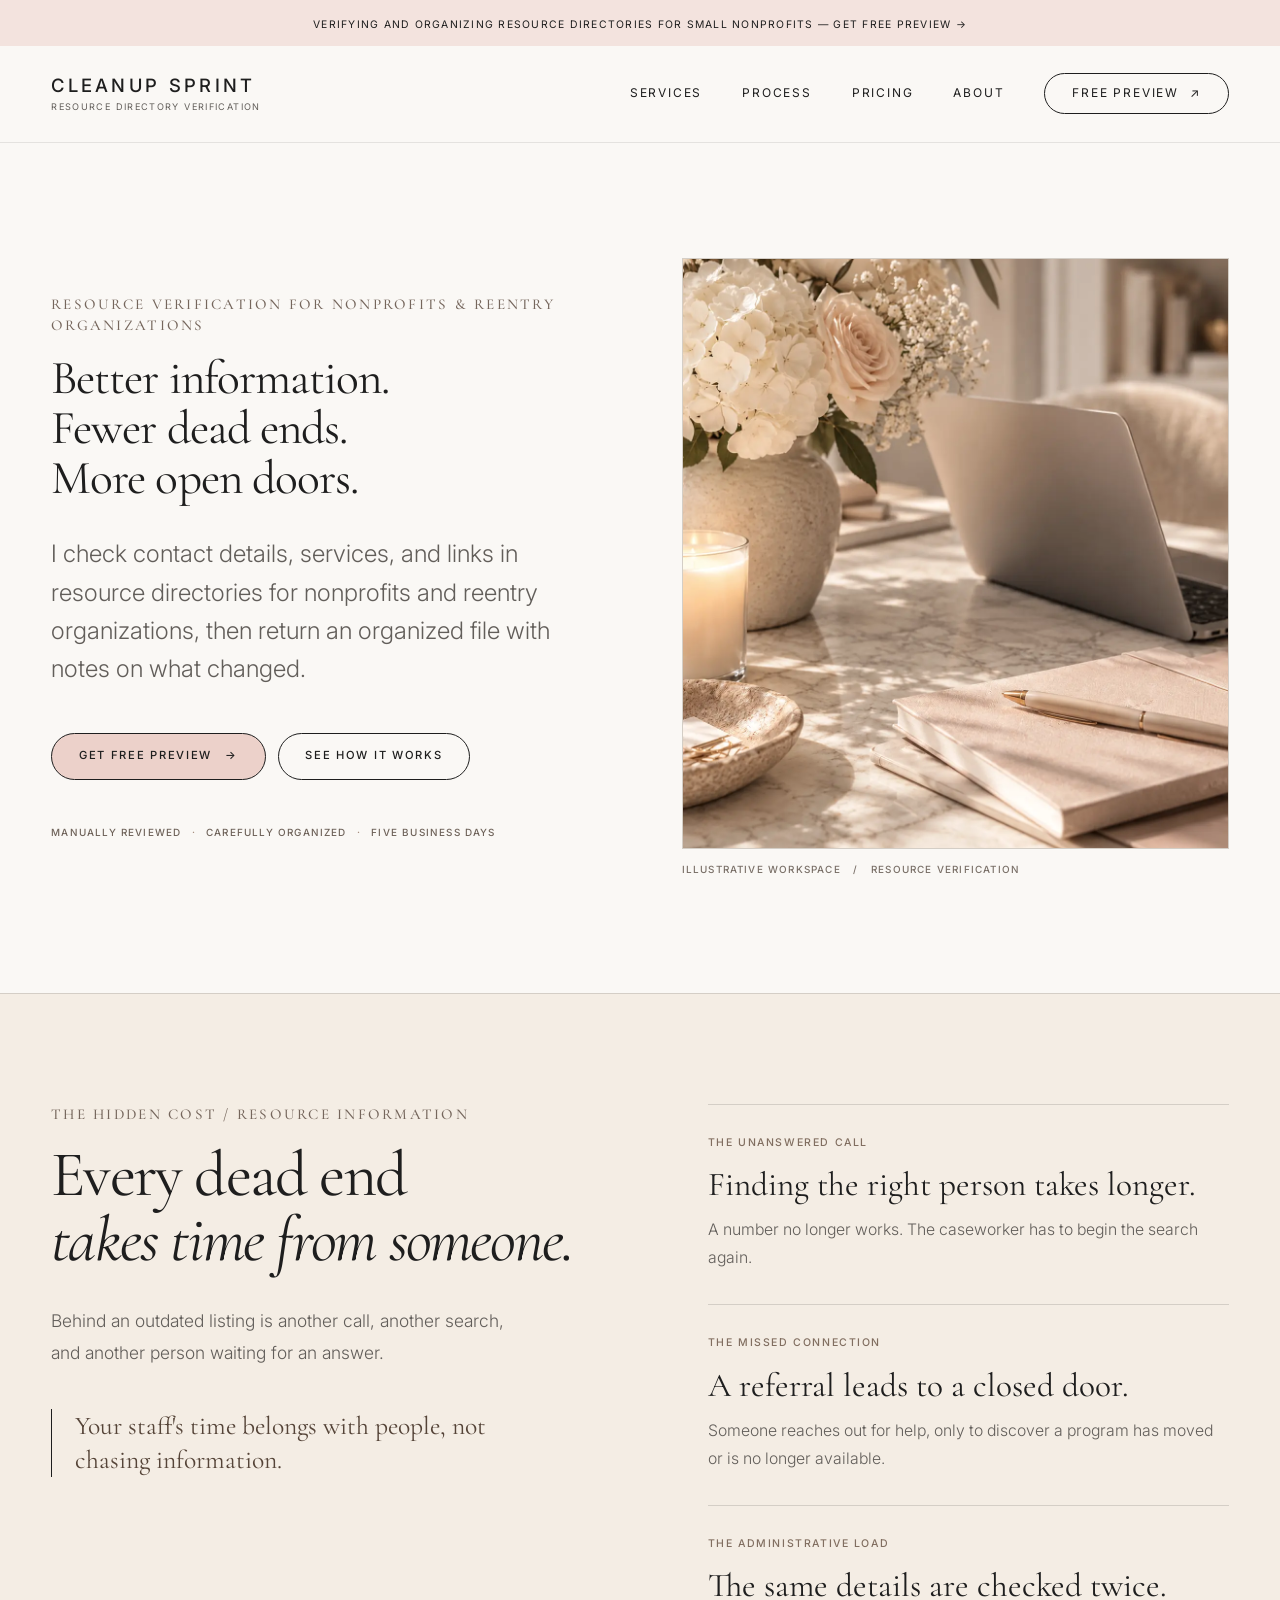
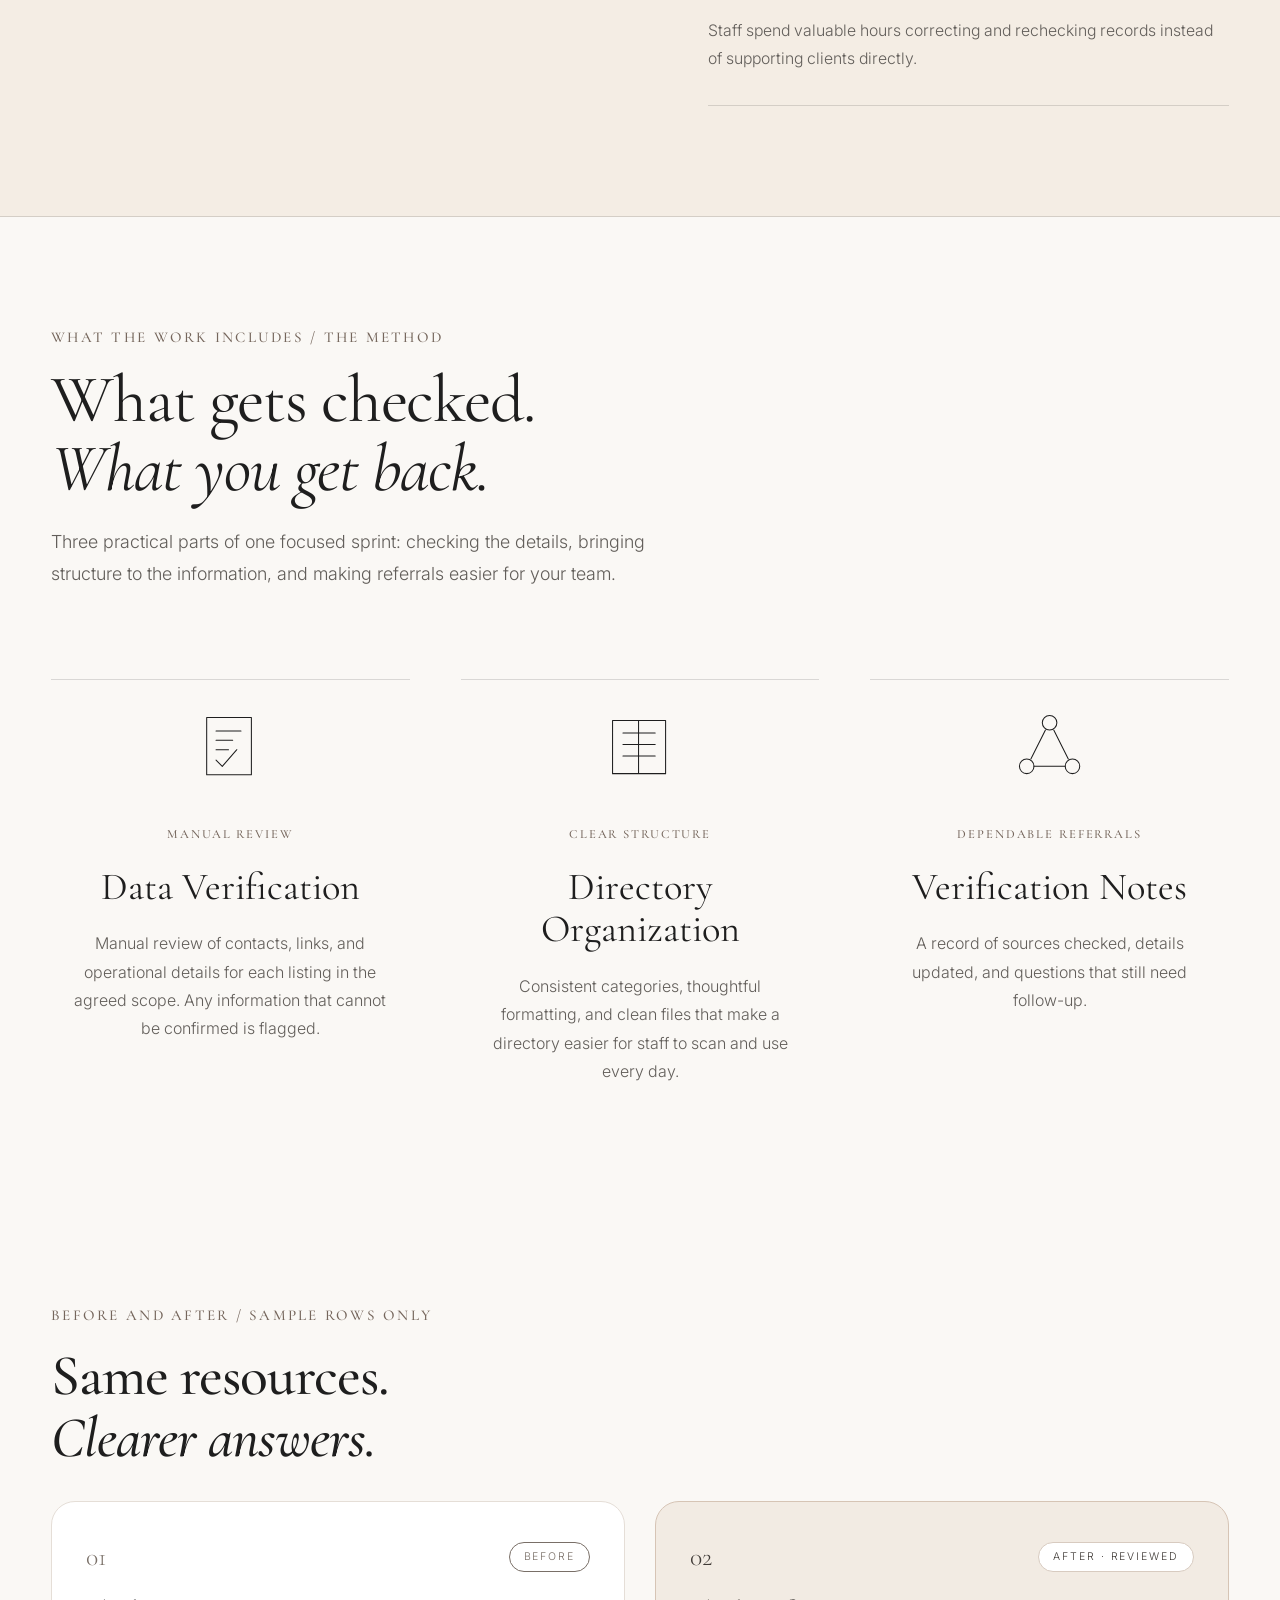
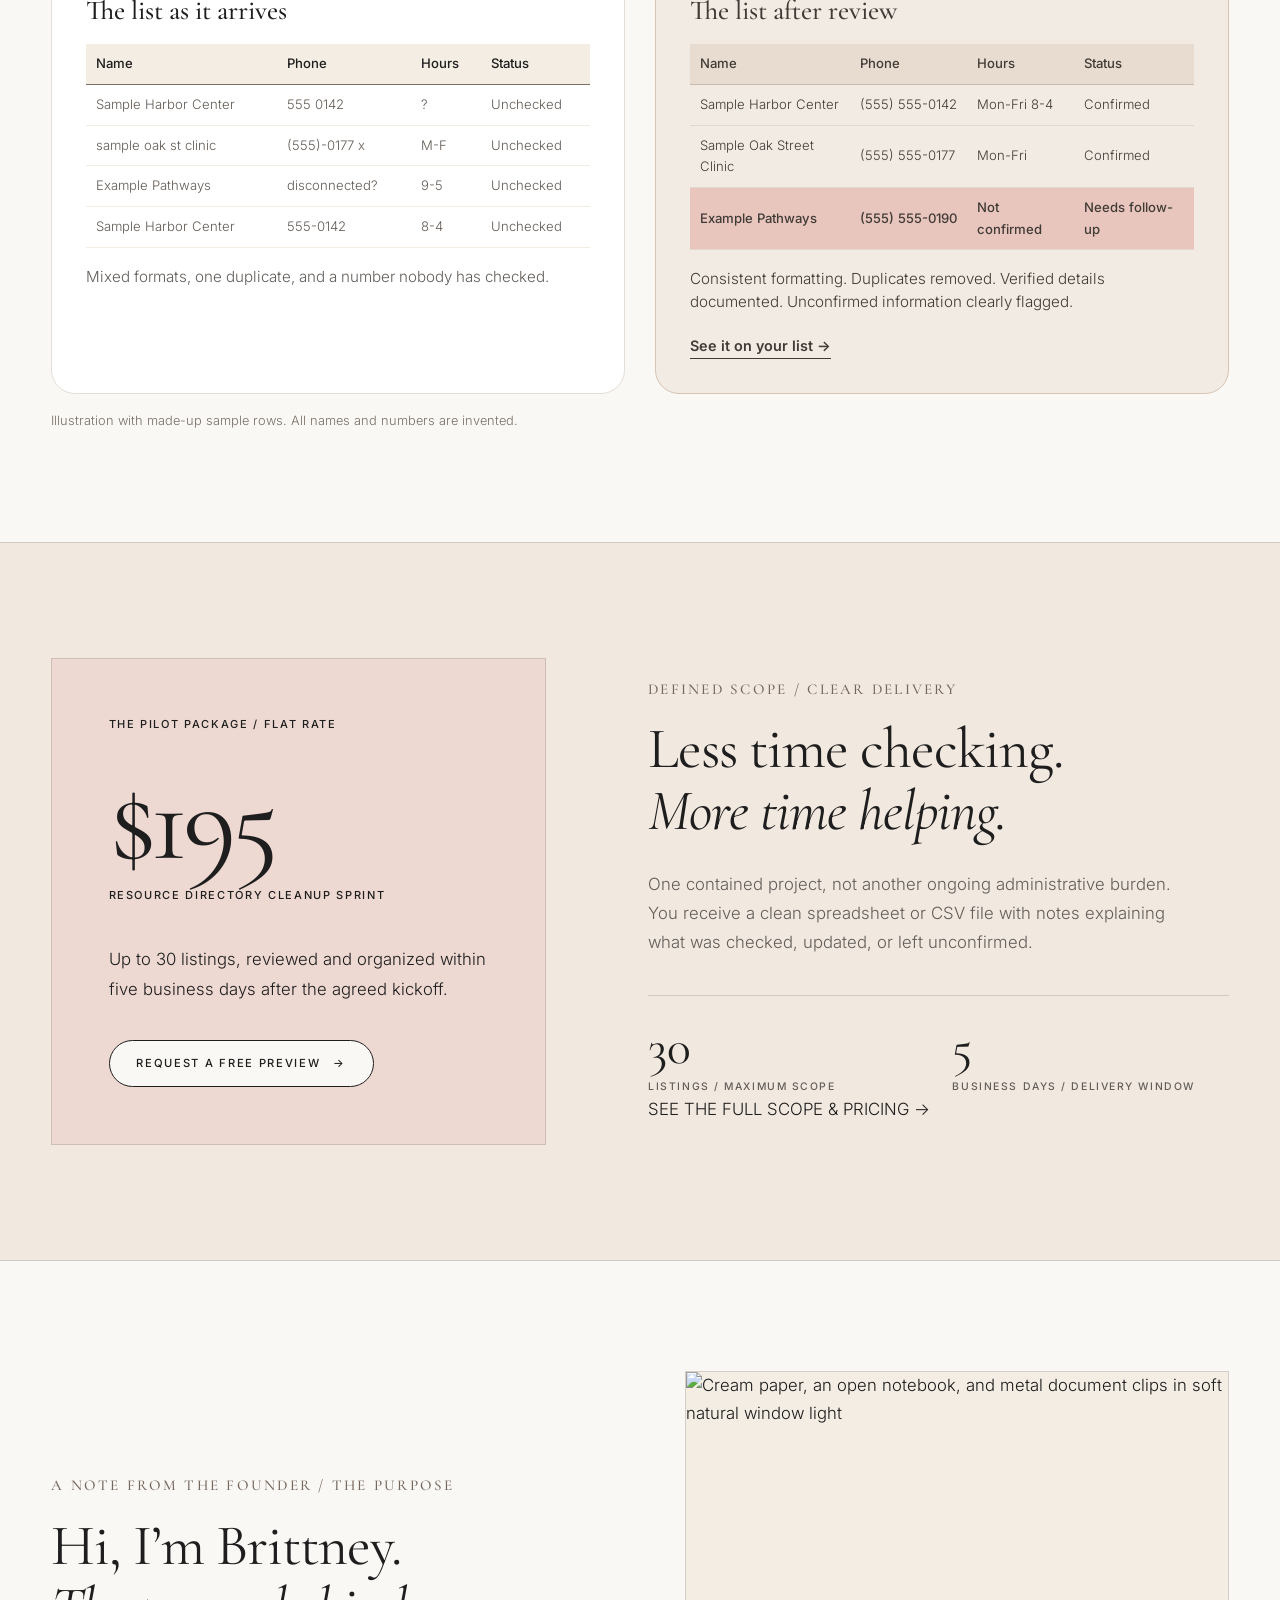
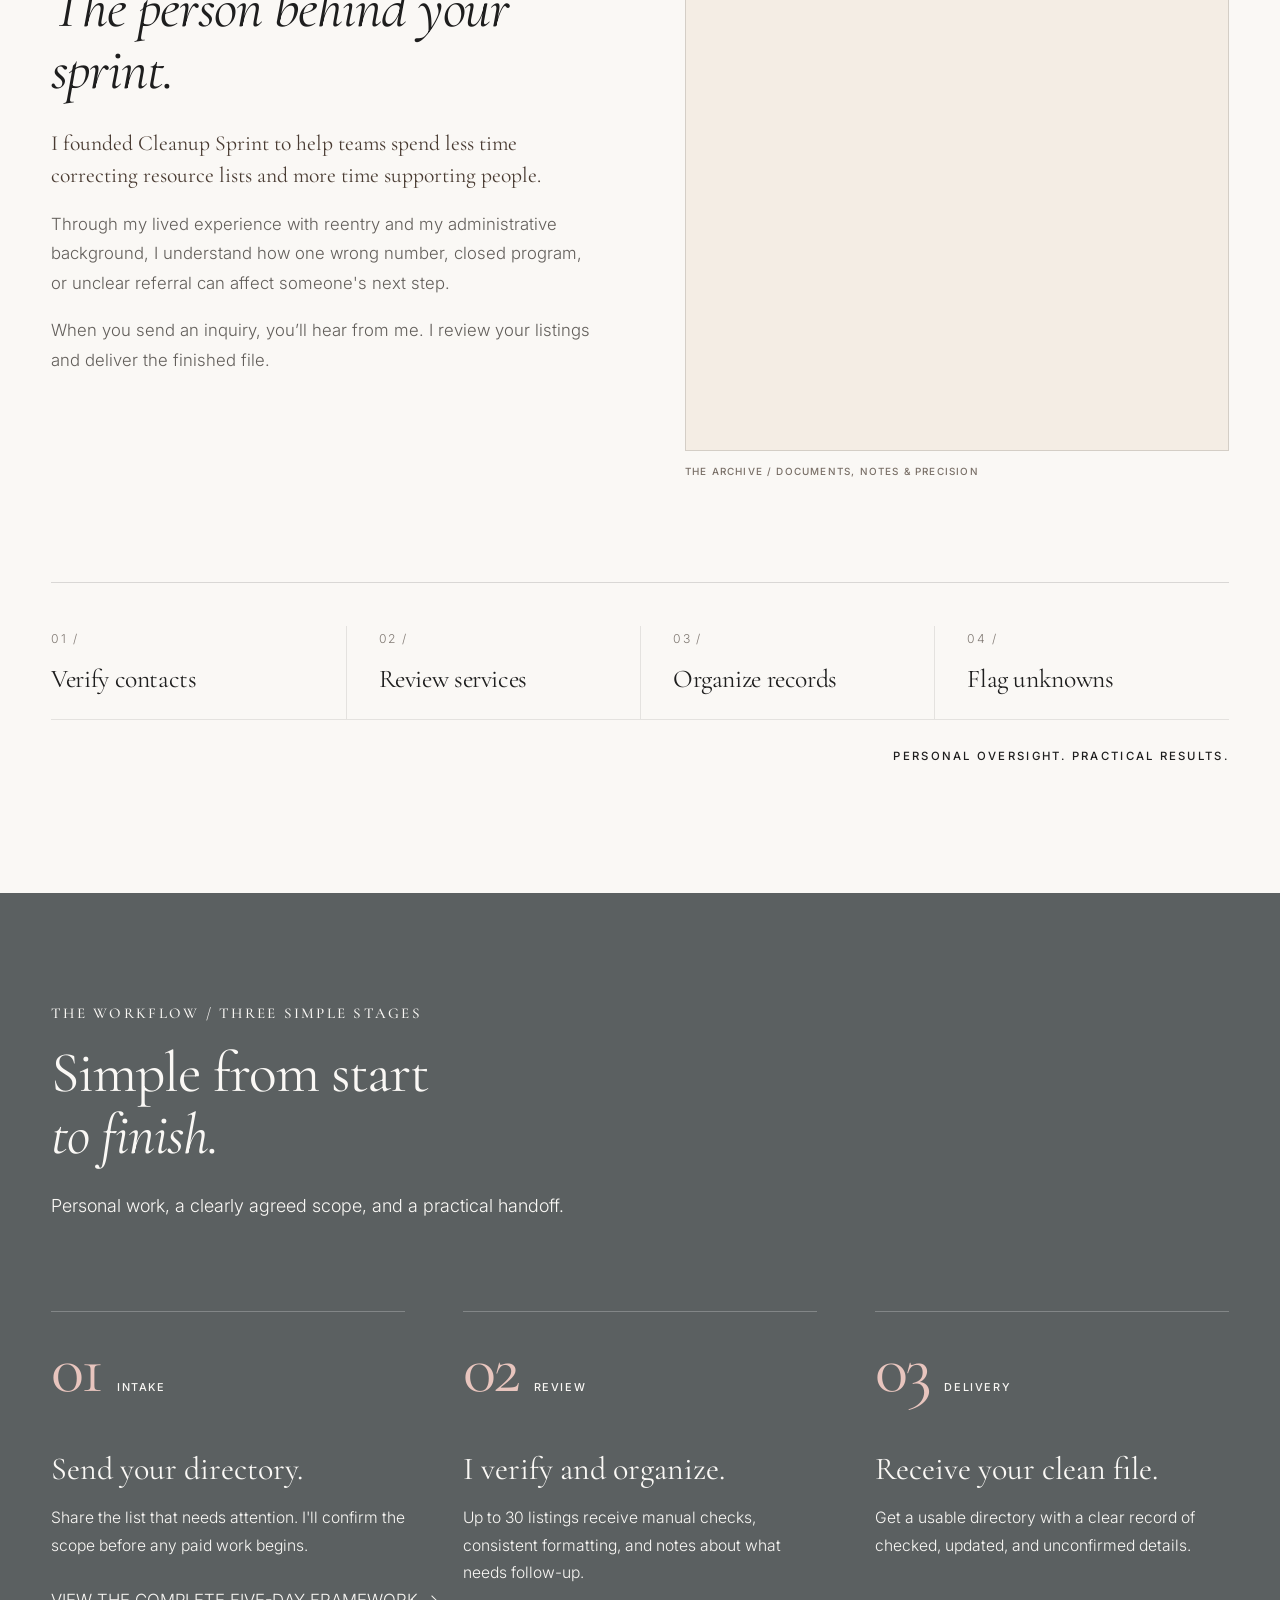
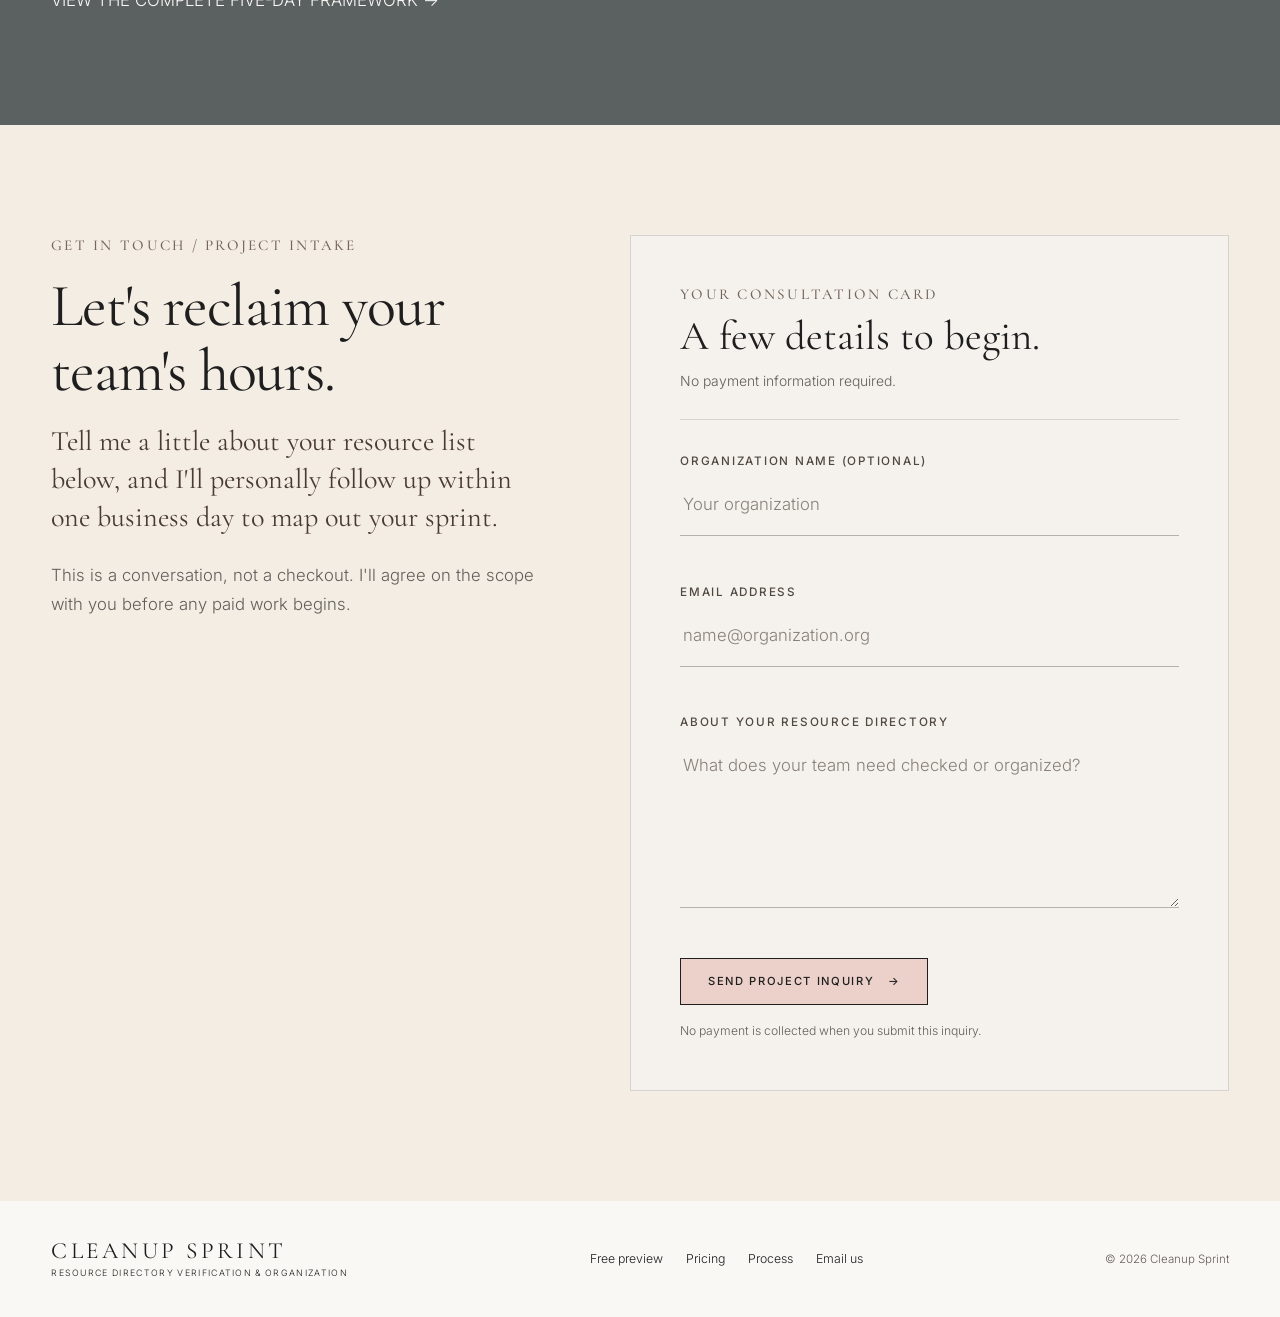
==== index.html @ 21ce130f "Unify Cleanup Sprint branding and simplify preview inquiries" ====
<!DOCTYPE html>
<html lang="en">
<head>
  <meta charset="UTF-8">
  <meta name="viewport" content="width=device-width, initial-scale=1">
  <meta name="theme-color" content="#FAF8F5">
  <meta name="description" content="Cleanup Sprint helps nonprofits and reentry organizations verify and organize resource directories. Up to 30 listings in five business days, $195 flat-rate pilot.">
  <title>Cleanup Sprint — Personally Reviewed Resource Directories</title>
  <link rel="preconnect" href="https://fonts.googleapis.com">
  <link rel="preconnect" href="https://fonts.gstatic.com" crossorigin>
  <link href="https://fonts.googleapis.com/css2?family=Cormorant+Garamond:wght@400;500;600&family=Inter:wght@300;400;500;600&display=swap" rel="stylesheet">
  <link rel="stylesheet" href="style.css?v=20261110-before-after">
</head>
<body>
<a class="skip-link" href="#main">Skip to content</a>

<div class="announcement-bar">
  <a class="announcement-link" href="preview.html">verifying and organizing resource directories for small nonprofits — get free preview <span aria-hidden="true">→</span></a>
</div>
<header class="site-header">
  <div class="wrap header-inner">
    <a class="brand" href="index.html" aria-label="Cleanup Sprint homepage">
      <span class="logo-text">CLEANUP SPRINT</span>
      <span class="tagline">RESOURCE DIRECTORY VERIFICATION</span>
    </a>
    <nav class="main-nav" aria-label="Main navigation">
      <div class="nav-links">
        <a href="#services">SERVICES</a>
        <a href="process.html">PROCESS</a>
        <a href="pricing.html">PRICING</a>
        <a href="#about">ABOUT</a>
      </div>
      <a class="nav-preview btn-nav-accent" href="preview.html">FREE PREVIEW <span aria-hidden="true">↗</span></a>
    </nav>
  </div>
</header>

<main id="main">
  <!-- Editorial hero: equal image and typography columns -->
  <section class="hero archive-hero" aria-labelledby="hero-title">
    <div class="wrap hero-grid">
      <div class="hero-copy">
        <span class="eyebrow">RESOURCE VERIFICATION FOR NONPROFITS &amp; REENTRY ORGANIZATIONS</span>
        <h1 id="hero-title">Better information.<br><span class="nowrap">Fewer dead ends.</span> <span class="nowrap">More open doors.</span></h1>
        <p class="hero-subtext">I check contact details, services, and links in resource directories for nonprofits and reentry organizations, then return an organized file with notes on what changed.</p>
        <div class="actions">
          <a class="btn btn-berry" href="preview.html">GET FREE PREVIEW <span aria-hidden="true">→</span></a>
          <a class="btn btn-outline" href="#how-it-works">SEE HOW IT WORKS</a>
        </div>
        <p class="fineprint">MANUALLY REVIEWED <span aria-hidden="true">·</span> CAREFULLY ORGANIZED <span aria-hidden="true">·</span> FIVE BUSINESS DAYS</p>
      </div>
      <figure class="editorial-image hero-photo">
        <div class="photo-frame">
          <img class="hero-img" src="images/anchor-resource-workspace.webp" alt="Elegant organized workspace with a silver laptop, blush linen journal, ivory pen, white hydrangeas and blush roses on a light marble desk" width="1200" height="1460" fetchpriority="high" decoding="async">
        </div>
        <figcaption><span>ILLUSTRATIVE WORKSPACE &nbsp; / &nbsp; RESOURCE VERIFICATION</span></figcaption>
      </figure>
    </div>
  </section>

  <!-- Open editorial observations: no numbered boxes -->
  <section class="archive-cost section-space" id="hidden-cost" aria-labelledby="cost-heading">
    <div class="wrap cost-editorial">
      <div class="cost-lead">
        <span class="eyebrow">THE HIDDEN COST / RESOURCE INFORMATION</span>
        <h2 id="cost-heading">Every dead end<br><em>takes time from someone.</em></h2>
        <p>Behind an outdated listing is another call, another search, and another person waiting for an answer.</p>
        <p class="cost-closer">Your staff's time belongs with people, not chasing information.</p>
      </div>
      <div class="cost-notes">
        <article class="cost-note">
          <span class="cost-note-label">THE UNANSWERED CALL</span>
          <h3>Finding the right person takes longer.</h3>
          <p>A number no longer works. The caseworker has to begin the search again.</p>
        </article>
        <article class="cost-note">
          <span class="cost-note-label">THE MISSED CONNECTION</span>
          <h3>A referral leads to a closed door.</h3>
          <p>Someone reaches out for help, only to discover a program has moved or is no longer available.</p>
        </article>
        <article class="cost-note">
          <span class="cost-note-label">THE ADMINISTRATIVE LOAD</span>
          <h3>The same details are checked twice.</h3>
          <p>Staff spend valuable hours correcting and rechecking records instead of supporting clients directly.</p>
        </article>
      </div>
    </div>
  </section>

  <!-- Three entirely unboxed 1px line-icon features -->
  <section id="services" class="services section-space wrap editorial-services" aria-labelledby="services-heading">
    <div class="section-heading">
      <span class="eyebrow">WHAT THE WORK INCLUDES / THE METHOD</span>
      <h2 id="services-heading">What gets checked.<br><em>What you get back.</em></h2>
      <p>Three practical parts of one focused sprint: checking the details, bringing structure to the information, and making referrals easier for your team.</p>
    </div>
    <div class="features-grid editorial-service-columns">
      <article class="feature editorial-service">
        <svg class="feature-icon" viewBox="0 0 80 80" fill="none" stroke="currentColor" stroke-width="1" stroke-linecap="round" stroke-linejoin="round" aria-hidden="true">
          <rect x="17" y="12" width="43" height="55"></rect>
          <path d="M26 25h24M26 34h16M26 43h12M26 53l6 6 14-16"></path>
        </svg>
        <span class="service-overline">MANUAL REVIEW</span>
        <h3>Data Verification</h3>
        <p>Manual review of contacts, links, and operational details for each listing in the agreed scope. Any information that cannot be confirmed is flagged.</p>
      </article>
      <article class="feature editorial-service">
        <svg class="feature-icon" viewBox="0 0 80 80" fill="none" stroke="currentColor" stroke-width="1" stroke-linecap="round" stroke-linejoin="round" aria-hidden="true">
          <path d="M14 15h51v51H14zM24 27h31M24 38h31M24 49h31M39 15v51"></path>
        </svg>
        <span class="service-overline">CLEAR STRUCTURE</span>
        <h3>Directory Organization</h3>
        <p>Consistent categories, thoughtful formatting, and clean files that make a directory easier for staff to scan and use every day.</p>
      </article>
      <article class="feature editorial-service">
        <svg class="feature-icon" viewBox="0 0 80 80" fill="none" stroke="currentColor" stroke-width="1" stroke-linecap="round" stroke-linejoin="round" aria-hidden="true">
          <circle cx="40" cy="17" r="7"></circle><circle cx="18" cy="59" r="7"></circle><circle cx="62" cy="59" r="7"></circle>
          <path d="M36 24L22 52M44 24l14 28M25 59h30"></path>
        </svg>
        <span class="service-overline">DEPENDABLE REFERRALS</span>
        <h3>Verification Notes</h3>
        <p>A record of sources checked, details updated, and questions that still need follow-up.</p>
      </article>
    </div>
  </section>

  <section class="beforeafter wrap section-space" aria-labelledby="ba-heading">
    <span class="eyebrow">BEFORE AND AFTER / SAMPLE ROWS ONLY</span>
    <h2 id="ba-heading">Same resources.<br><em>Clearer answers.</em></h2>
    <div class="ba-grid">
      <article class="ba-card">
        <div class="ba-card-top"><span class="ba-num">01</span><span class="ba-pill">BEFORE</span></div>
        <h3>The list as it arrives</h3>
        <div class="ba-scroll"><table class="ba-table ba-before">
          <thead><tr><th>Name</th><th>Phone</th><th>Hours</th><th>Status</th></tr></thead>
          <tbody>
            <tr><td>Sample Harbor Center</td><td>555 0142</td><td>?</td><td>Unchecked</td></tr>
            <tr><td>sample oak st clinic</td><td>(555)-0177 x</td><td>M-F</td><td>Unchecked</td></tr>
            <tr><td>Example Pathways</td><td>disconnected?</td><td>9-5</td><td>Unchecked</td></tr>
            <tr><td>Sample Harbor Center</td><td>555-0142</td><td>8-4</td><td>Unchecked</td></tr>
          </tbody></table></div>
        <p class="ba-result">Mixed formats, one duplicate, and a number nobody has checked.</p>
      </article>
      <article class="ba-card ba-card-after">
        <div class="ba-card-top"><span class="ba-num">02</span><span class="ba-pill">AFTER &middot; REVIEWED</span></div>
        <h3>The list after review</h3>
        <div class="ba-scroll"><table class="ba-table">
          <thead><tr><th>Name</th><th>Phone</th><th>Hours</th><th>Status</th></tr></thead>
          <tbody>
            <tr><td>Sample Harbor Center</td><td>(555) 555-0142</td><td>Mon-Fri 8-4</td><td>Confirmed</td></tr>
            <tr><td>Sample Oak Street Clinic</td><td>(555) 555-0177</td><td>Mon-Fri</td><td>Confirmed</td></tr>
            <tr class="ba-flag"><td>Example Pathways</td><td>(555) 555-0190</td><td>Not confirmed</td><td>Needs follow-up</td></tr>
          </tbody></table></div>
        <p class="ba-result">Consistent formatting. Duplicates removed. Verified details documented. Unconfirmed information clearly flagged.</p>
        <a class="ba-link" href="preview.html">See it on your list <span aria-hidden="true">&rarr;</span></a>
      </article>
    </div>
    <p class="ba-note">Illustration with made-up sample rows. All names and numbers are invented.</p>
  </section>

  <!-- Signature package: berry used only as a deliberate pricing/CTA accent -->
  <section class="package-section" id="pilot-sprint" aria-labelledby="package-heading">
    <div class="wrap package-grid">
      <article class="package-card">
        <span class="package-eyebrow">THE PILOT PACKAGE / FLAT RATE</span>
        <h2 id="package-heading" class="package-price">$195</h2>
        <p class="package-label">RESOURCE DIRECTORY CLEANUP SPRINT</p>
        <p class="package-detail">Up to 30 listings, reviewed and organized within five business days after the agreed kickoff.</p>
        <a class="btn btn-ivory" href="preview.html">REQUEST A FREE PREVIEW <span aria-hidden="true">→</span></a>
      </article>
      <div class="package-explainer">
        <span class="eyebrow">DEFINED SCOPE / CLEAR DELIVERY</span>
        <h2>Less time checking.<br><em>More time helping.</em></h2>
        <p>One contained project, not another ongoing administrative burden. You receive a clean spreadsheet or CSV file with notes explaining what was checked, updated, or left unconfirmed.</p>
        <div class="package-facts">
          <div><strong>30</strong><span>LISTINGS / MAXIMUM SCOPE</span></div>
          <div><strong>5</strong><span>BUSINESS DAYS / DELIVERY WINDOW</span></div>
        </div>
        <a href="pricing.html" class="text-link">SEE THE FULL SCOPE &amp; PRICING <span aria-hidden="true">→</span></a>
      </div>
    </div>
  </section>

  <!-- Founder: actual story on left, tools and paper only on right -->
  <section id="about" class="about wrap section-space archive-about" aria-labelledby="about-heading">
    <div class="about-copy">
      <span class="eyebrow">A NOTE FROM THE FOUNDER / THE PURPOSE</span>
      <h2 id="about-heading">Hi, I’m Brittney.<br><em>The person behind your sprint.</em></h2>
      <p class="founder-lead">I founded Cleanup Sprint to help teams spend less time correcting resource lists and more time supporting people.</p>
      <p>Through my lived experience with reentry and my administrative background, I understand how one wrong number, closed program, or unclear referral can affect someone's next step.</p>
      <p>When you send an inquiry, you’ll hear from me. I review your listings and deliver the finished file.</p>
    </div>
<figure class="editorial-image founder-photo">
      <div class="photo-frame">
        <img class="about-img" src="https://images.unsplash.com/photo-1621168854573-35a99ec10cf6?auto=format&amp;fit=crop&amp;w=1450&amp;q=85" alt="Cream paper, an open notebook, and metal document clips in soft natural window light" width="1100" height="1340" loading="lazy" decoding="async">
      </div>
      <figcaption><span>THE ARCHIVE / DOCUMENTS, NOTES &amp; PRECISION</span></figcaption>
    </figure>
    <div class="editorial-step-container" aria-label="Four parts of the manual verification process">
        <div class="editorial-grid">
          <div class="step-item"><span class="editorial-step-number">01 /</span><span class="editorial-step-label">Verify contacts</span></div>
          <div class="step-item"><span class="editorial-step-number">02 /</span><span class="editorial-step-label">Review services</span></div>
          <div class="step-item"><span class="editorial-step-number">03 /</span><span class="editorial-step-label">Organize records</span></div>
          <div class="step-item"><span class="editorial-step-number">04 /</span><span class="editorial-step-label">Flag unknowns</span></div>
        </div>
        <div class="meta-anchor"><span class="section-meta">PERSONAL OVERSIGHT. PRACTICAL RESULTS.</span></div>
      </div>
  </section>

  <!-- Slate full-bleed contrast band, arrow colors inherit from slate text -->
  <section id="how-it-works" class="process process-slate slate-grey-section section-space" aria-labelledby="workflow-heading">
    <div class="wrap">
      <div class="section-heading">
        <span class="eyebrow">THE WORKFLOW / THREE SIMPLE STAGES</span>
        <h2 id="workflow-heading">Simple from start<br><em>to finish.</em></h2>
        <p>Personal work, a clearly agreed scope, and a practical handoff.</p>
      </div>
      <div class="steps-grid">
        <article class="step">
          <div class="step-head"><span class="step-number">01</span><span class="step-stage">INTAKE</span></div>
          <h3>Send your directory.</h3>
          <p>Share the list that needs attention. I'll confirm the scope before any paid work begins.</p>
        </article>
        <article class="step">
          <div class="step-head"><span class="step-number">02</span><span class="step-stage">REVIEW</span></div>
          <h3>I verify and organize.</h3>
          <p>Up to 30 listings receive manual checks, consistent formatting, and notes about what needs follow-up.</p>
        </article>
        <article class="step">
          <div class="step-head"><span class="step-number">03</span><span class="step-stage">DELIVERY</span></div>
          <h3>Receive your clean file.</h3>
          <p>Get a usable directory with a clear record of checked, updated, and unconfirmed details.</p>
        </article>
      </div>
      <a class="text-link" href="process.html">VIEW THE COMPLETE FIVE-DAY FRAMEWORK <span aria-hidden="true">→</span></a>
    </div>
  </section>

  <!-- Keep the Web3Forms integration and existing accessible client-side validation -->
  <section id="inquiry" class="inquiry" aria-labelledby="inquiry-heading">
    <div class="wrap inquiry-grid">
      <div>
        <span class="eyebrow">GET IN TOUCH / PROJECT INTAKE</span>
        <h2 id="inquiry-heading">Let's reclaim your team's hours.</h2>
        <p class="intake-intro">Tell me a little about your resource list below, and I'll personally follow up within one business day to map out your sprint.</p>
        <p>This is a conversation, not a checkout. I'll agree on the scope with you before any paid work begins.</p>

      </div>
      <form id="contact-portal" class="consultation-form" action="https://api.web3forms.com/submit" method="POST">
        <input type="hidden" name="form_source" value="Cleanup Sprint homepage">
        <input type="hidden" name="access_key" value="29537c70-f839-4bde-a714-14e41d69d7ea">
        <div class="consultation-form-heading"><span class="eyebrow">YOUR CONSULTATION CARD</span><h3>A few details to begin.</h3><p>No payment information required.</p></div>
        <div class="form-group"><label for="org-name">Organization name (optional)</label><input type="text" id="org-name" name="organization" autocomplete="organization" placeholder="Your organization"></div>
        <div class="form-group"><label for="contact-email">Email address</label><input type="email" id="contact-email" name="email" autocomplete="email" placeholder="name@organization.org" aria-describedby="contact-email-error" required><span class="error-message" id="contact-email-error">Please enter a valid email address.</span></div>
        <div class="form-group"><label for="inquiry-notes">About your resource directory</label><textarea id="inquiry-notes" name="message" rows="5" placeholder="What does your team need checked or organized?" aria-describedby="inquiry-notes-error" required></textarea><span class="error-message" id="inquiry-notes-error">Please describe what you need help with.</span></div>
        <button class="btn btn-berry" type="submit">SEND PROJECT INQUIRY <span aria-hidden="true">→</span></button>
        <p class="form-assurance">No payment is collected when you submit this inquiry.</p>
      </form>
    </div>
  </section>
</main>

<footer class="footer wrap">
  <div><strong>CLEANUP SPRINT</strong><span>RESOURCE DIRECTORY VERIFICATION &amp; ORGANIZATION</span></div>
  <nav aria-label="Footer navigation"><a href="preview.html">Free preview</a><a href="pricing.html">Pricing</a><a href="process.html">Process</a><a href="mailto:cleanupsprint@gmail.com">Email us</a></nav>
  <small>© 2026 Cleanup Sprint</small>
</footer>
<script src="form-handler.js" defer></script>
<!-- Cloudflare Web Analytics --><script type='module' src='https://static.cloudflareinsights.com/beacon.min.js' data-cf-beacon='{"token": "c495e2823e04412890366c05979c5a45"}'></script><!-- End Cloudflare Web Analytics -->
</body>
</html>
---- style.css ----
/*
 * CLEANUP SPRINT — EDITORIAL DESIGN SYSTEM
 * Global stylesheet for the homepage, process, free preview and pricing.
 * Palette: bone ivory / flax / charcoal / interactive blush.
 * Typography: Cormorant Garamond / Inter.
 */

/* 01. Design tokens */
:root {
  --bg-luxury-ivory: #FAF8F5;
  --text-charcoal: #1E1E1E;
  --accent-blush: #E8C5BE;
  --slate: #4A4E51;
  --berry: #E8C5BE; /* legacy alias; now the brand blush, never purple */
  --surface-flax: #F4EDE4;
  --surface-beige: #F5F2EE;
  --surface-warm: #F1E8DF;
  --text-muted: #625E5A;
  --text-tertiary: #796F67;
  --rule: rgba(30, 30, 30, 0.15);
  --font-serif: 'Cormorant Garamond', Georgia, serif;
  --font-sans: 'Inter', Arial, sans-serif;
  --ease-luxury: cubic-bezier(0.25, 1, 0.5, 1);
  --page-max: 1300px;
  --page-gutter: clamp(18px, 4vw, 52px);
  --section-space: clamp(72px, 8.6vw, 132px);
  /* Existing HTML compatibility, without duplicate declarations */
  --ink: var(--text-charcoal);
  --ivory: var(--bg-luxury-ivory);
  --muted: var(--text-muted);
  --serif: var(--font-serif);
  --sans: var(--font-sans);
}

/* 02. Reset, body type and editorial rhythm */
*, *::before, *::after { box-sizing: border-box; }
html { scroll-behavior: smooth; }
body {
  margin: 0;
  background: var(--bg-luxury-ivory);
  color: var(--text-charcoal);
  font-family: var(--font-sans);
  font-weight: 300;
  font-size: 1.05rem;
  line-height: 1.65;
  -webkit-font-smoothing: antialiased;
  text-rendering: optimizeLegibility;
}
h1, h2, h3, h4, p, figure { margin: 0; }
h1, h2, h3, h4 {
  color: var(--text-charcoal);
  font-family: var(--font-serif);
  font-weight: 400;
}
h1 { font-size: 4.5rem; line-height: 1.05; letter-spacing: -0.02em; }
h2 { font-size: clamp(2.8rem, 4.5vw, 4.7rem); line-height: 1.08; letter-spacing: -0.018em; }
h3 { font-size: clamp(1.95rem, 2.7vw, 3.1rem); line-height: 1.11; }
p { color: var(--text-muted); line-height: 1.75; }
p + p { margin-top: 1.1rem; }
/* GLOBAL LINK STATES — EDITORIAL PALETTE
   Explicit link and visited states prevent browser-purple.
   Focus-visible remains available for keyboard accessibility. */
a, a:visited, a:active, a:focus {
  color: #1E1E1E;
  text-decoration: none;
}
button, input, textarea, select { font: inherit; }
button, input, textarea, select { border-radius: 0; }
img, svg { max-width: 100%; }
img { display: block; }
hr, .section-divider { border: 0; border-top: 1px solid rgba(30, 30, 30, 0.15); }
::selection { background: var(--accent-blush); color: var(--text-charcoal); }
:where(a, button, input, textarea, select, summary):focus-visible {
  outline: 2px solid var(--text-charcoal);
  outline-offset: 4px;
}
.skip-link {
  position: absolute;
  top: -100px;
  left: 16px;
  z-index: 100;
  padding: 10px 15px;
  background: var(--bg-luxury-ivory);
}
.skip-link:focus { top: 10px; }
.wrap {
  width: min(calc(100% - var(--page-gutter) - var(--page-gutter)), var(--page-max));
  margin-inline: auto;
}
.section-space { padding-block: var(--section-space); }
.eyebrow, .section-meta, .service-overline {
  display: block;
  margin-bottom: 18px;
  color: #75665C;
  font-family: var(--font-serif);
  font-size: 0.94rem;
  font-weight: 500;
  line-height: 1.4;
  letter-spacing: 0.15em;
  text-transform: uppercase;
}
.metric-label {
  display: block;
  font-family: var(--font-sans);
  font-weight: 500;
  font-size: 0.68rem;
  line-height: 1.6;
  letter-spacing: 0.15em;
  text-transform: uppercase;
}

/* 03. Full-bleed announcement + razor-thin luxury navigation */
.announcement-bar {
  background: #E8C5BE;
  color: #1E1E1E;
  width: 100%;
  text-align: center;
  padding: .56rem var(--page-gutter);
}
.announcement-link,
.announcement-link:visited,
.announcement-link:active,
.announcement-link:focus {
  color: #1E1E1E;
  font-size: .65rem;
  font-weight: 400;
  line-height: 1.5;
  letter-spacing: .12em;
  text-transform: uppercase;
  text-decoration: none;
}
.announcement-link:hover { text-decoration: underline; text-underline-offset: 4px; }
.site-header {
  width: 100%;
  background: #FAF8F5;
  border-bottom: 1px solid rgba(30,30,30,.1);
}
.header-inner {
  min-height: 96px;
  display: flex;
  justify-content: space-between;
  align-items: center;
  gap: 2.2rem;
  padding-block: 1.45rem;
}
.site-header .brand {
  display: flex;
  flex: 0 0 auto;
  flex-direction: column;
  text-decoration: none;
  gap: .25rem;
}
.logo-text {
  font-family: var(--font-sans);
  color: #1E1E1E;
  font-size: 1.15rem;
  font-weight: 500;
  line-height: 1.2;
  letter-spacing: .18em;
}
.tagline {
  font-family: var(--font-sans);
  color: var(--text-muted);
  font-size: .57rem;
  font-weight: 400;
  line-height: 1.5;
  letter-spacing: .15em;
}
.main-nav { display: flex; align-items: center; justify-content: flex-end; gap: 2.5rem; min-width: 0; }
.nav-links { display: flex; flex-wrap: wrap; align-items: center; justify-content: center; gap: 2.5rem; }
.nav-links a,
.nav-links a:visited {
  position: relative;
  padding-block: .55rem;
  color: #1E1E1E;
  font-family: var(--font-sans);
  font-size: .75rem;
  font-weight: 400;
  line-height: 1.4;
  letter-spacing: .15em;
  text-decoration: none;
  white-space: nowrap;
}
.nav-links a::after {
  content: '';
  position: absolute;
  bottom: .27rem;
  left: 0;
  right: 0;
  height: 1px;
  background: #1E1E1E;
  transform: scaleX(0);
  transform-origin: left center;
  transition: transform .5s cubic-bezier(.25,1,.5,1);
}
.nav-links a:hover::after,
.nav-links a:focus-visible::after,
.nav-links a[aria-current="page"]::after { transform: scaleX(1); }
.nav-preview,
.nav-preview:visited,
.nav-preview:active,
.btn-nav-accent,
.btn-nav-accent:visited,
.btn-nav-accent:active {
  display: inline-flex;
  flex: 0 0 auto;
  align-items: center;
  justify-content: center;
  gap: .7rem;
  padding: .55rem 1.25rem;
  border: 1px solid #1E1E1E;
  border-radius: 0;
  color: #1E1E1E;
  background: transparent;
  font-family: var(--font-sans);
  font-size: .75rem;
  font-weight: 400;
  line-height: 1.4;
  letter-spacing: .15em;
  text-decoration: none;
  white-space: nowrap;
}
.nav-preview:hover,
.btn-nav-accent:hover,
.nav-preview:focus-visible {
  background: #1E1E1E;
  color: #FAF8F5;
}
.btn, .btn-pink-luxury, .btn-outline-luxury {
  display: inline-flex;
  align-items: center;
  justify-content: center;
  gap: 13px;
  min-height: 47px;
  padding: 14px 21px;
  border: 1px solid #1E1E1E;
  border-radius: 0;
  background: transparent;
  color: #1E1E1E;
  text-decoration: none;
  font-family: var(--font-sans);
  font-size: .7rem;
  font-weight: 500;
  line-height: 1.4;
  letter-spacing: .15em;
  text-transform: uppercase;
  cursor: pointer;
  transition: all .5s cubic-bezier(.25,1,.5,1);
}
.btn:hover, .btn-pink-luxury:hover, .btn-outline-luxury:hover { transform: translateY(-2px); }
.btn:active { transform: translateY(0); border-color: #1E1E1E; }
.btn-blush, .btn-pink-luxury, .btn-pink-luxury:visited, .btn-pink-luxury:active {
  color: #1E1E1E; background: #E8C5BE; border-color: #1E1E1E;
}
.btn-blush:hover, .btn-pink-luxury:hover {
  color: #FAF8F5; background: #1E1E1E;
}
.btn-berry, .btn-berry:visited, .btn-berry:active, .btn-berry:focus {
  color: #1E1E1E; background: var(--accent-blush); border-color: #1E1E1E;
}
.btn-berry:hover { color: #FAF8F5; background: #1E1E1E; border-color: #1E1E1E; }
.btn-dark, .btn-dark:visited, .btn-dark:active, .btn-dark:focus { color: #FAF8F5; background: #1E1E1E; }
.btn-dark:hover { color: #1E1E1E; background: #E8C5BE; }
.btn-ivory, .btn-ivory:visited, .btn-ivory:active, .btn-ivory:focus { color: #1E1E1E; background: #FAF8F5; border-color: #FAF8F5; }
.btn-ivory:hover { color: #FAF8F5; background: transparent; border-color: #FAF8F5; }
.btn-outline, .btn-outline-luxury, .btn-outline-luxury:visited, .btn-outline-luxury:active {
  color: #1E1E1E; background: transparent; border-color: #1E1E1E;
}
.btn-outline:hover { color: #FAF8F5; background: #1E1E1E; }
.btn-outline-luxury:hover { background: rgba(30,30,30,.04); }
.actions, .pricing-actions { display: flex; flex-wrap: wrap; gap: 12px; margin-top: 30px; }
/* Links on dark fields must stay legible in every visited state */
.process-slate a, .process-slate a:visited, .process-slate a:active,
.package-card a.btn-ivory, .package-card a.btn-ivory:visited {
  color: #FAF8F5;
}
.package-card a.btn-ivory, .package-card a.btn-ivory:visited { color: #1E1E1E; }
.package-card a.btn-ivory:hover { color: #FAF8F5; }
.process-slate .text-link:hover { color: #F2CBD9; }

/* 04. Photography: crops, captions and subtle zoom */
.editorial-image { min-width: 0; }
.photo-frame {
  position: relative;
  overflow: hidden;
  isolation: isolate;
  background: var(--surface-flax);
  border: 1px solid var(--rule);
}
.hero-img, .about-img {
  display: block;
  width: 100%;
  height: 100%;
  object-fit: cover;
  object-position: center;
  transition: transform 0.6s cubic-bezier(0.25, 1, 0.5, 1),
              background-color 0.4s ease;
}
.photo-frame > img {
  position: absolute;
  inset: 0;
  width: 100%;
  height: 100%;
  object-fit: cover;
  filter: saturate(0.91) contrast(1.015);
}
.photo-frame:hover > img,
.hero-img:hover, .about-img:hover { transform: scale(1.02); }
.hero-photo { display: flex; flex-direction: column; align-self: stretch; min-height: 620px; }
.hero-photo .photo-frame { flex: 1; min-height: 590px; aspect-ratio: auto; }
.founder-photo .photo-frame { aspect-ratio: 4 / 5; }
.notes-photo .photo-frame { aspect-ratio: 5 / 4; }
.process-photo .photo-frame { aspect-ratio: 4 / 4.2; }
.archive-intro-photo .photo-frame { aspect-ratio: 5 / 4; }
.editorial-image figcaption {
  display: flex;
  justify-content: space-between;
  align-items: flex-start;
  gap: 12px;
  margin-top: 13px;
  color: var(--text-tertiary);
  font-size: 0.62rem;
  font-weight: 500;
  letter-spacing: 0.12em;
  line-height: 1.55;
  text-transform: uppercase;
}

/* 05. Homepage hero: editorial introduction */
.hero.archive-hero { padding-block: clamp(78px, 9vw, 145px); }
.hero-grid, .process-hero-grid {
  display: grid;
  grid-template-columns: minmax(0, 1fr) minmax(0, 1fr);
  align-items: center;
  gap: clamp(40px, 6.5vw, 112px);
}
.hero-copy { align-self: center; padding-block: 30px; }
.archive-hero h1 { max-width: 720px; font-size: clamp(3.4rem, 5vw, 4.5rem); line-height: 1.05; letter-spacing: -0.02em; }
.hero-subtext {
  max-width: 550px;
  margin-top: 32px;
  color: var(--text-muted);
  font-size: 1.12rem;
  line-height: 1.82;
}
.fineprint {
  margin-top: 43px;
  color: #6E6259;
  font-size: 0.62rem;
  font-weight: 500;
  line-height: 1.9;
  letter-spacing: 0.12em;
  text-transform: uppercase;
}
.fineprint span { padding-inline: 6px; color: #A58D7E; }

/* 06. The hidden cost — editorial narrative, not numbered cards */
.archive-cost {
  background: var(--surface-flax);
  border-block: 1px solid var(--rule);
}
.cost-editorial {
  display: grid;
  grid-template-columns: minmax(0, 1fr) minmax(0, .94fr);
  align-items: start;
  gap: clamp(54px, 8vw, 145px);
}
.cost-lead { max-width: 640px; }
.cost-lead h2 {
  margin-bottom: 32px;
  font-size: clamp(3.45rem, 5vw, 5.5rem);
  line-height: 1.015;
  letter-spacing: -0.028em;
}
.cost-lead h2 em { font-weight: 400; }
.cost-lead > p { max-width: 470px; font-size: 1.09rem; line-height: 1.84; }
.cost-lead .cost-closer {
  margin-top: 40px;
  padding-left: 23px;
  border-left: 1px solid var(--text-charcoal);
  color: #554438;
  font: 400 clamp(1.45rem, 2vw, 1.85rem)/1.32 var(--font-serif);
}
.cost-notes { border-top: 1px solid var(--rule); }
.cost-note {
  padding: 30px 0 32px;
  border-bottom: 1px solid var(--rule);
}
.cost-note-label {
  display: block;
  margin-bottom: 16px;
  color: #816E60;
  font-size: .66rem;
  font-weight: 500;
  line-height: 1.55;
  letter-spacing: .15em;
  text-transform: uppercase;
}
.cost-note h3 {
  max-width: 540px;
  margin-bottom: 12px;
  font-size: clamp(2.05rem, 2.6vw, 3rem);
  line-height: 1.11;
}
.cost-note p {
  max-width: 515px;
  font-size: .99rem;
  line-height: 1.77;
}
/* Service descriptions stay in open magazine columns */
.editorial-service-columns {
  display: grid;
  grid-template-columns: repeat(3, minmax(0, 1fr));
  gap: clamp(25px, 4vw, 70px);
}
.editorial-service {
  border-top: 1px solid var(--rule);
  padding-top: 25px;
}
.section-heading { max-width: 980px; margin-bottom: clamp(52px, 7vw, 95px); }
.section-heading h2 { margin-bottom: 23px; }
.section-heading p { max-width: 650px; font-size: 1.12rem; }
.editorial-services .section-heading h2 {
  font-size: clamp(3.2rem, 5.25vw, 5.8rem);
  line-height: 1.02;
}
.editorial-service:nth-child(2), .editorial-service:nth-child(3) { margin-top: 0; }
.feature-icon {
  display: block;
  width: 58px;
  height: 58px;
  margin-bottom: 31px;
  color: var(--text-charcoal);
  stroke-width: 1;
}
.editorial-service .service-overline { margin-bottom: 22px; font-size: 0.78rem; }
.editorial-service h3 { margin-bottom: 21px; font-size: clamp(2.1rem, 3vw, 3.3rem); }
.editorial-service p { font-size: 1rem; line-height: 1.77; }
.editorial-service .service-note {
  margin-top: 24px;
  padding-top: 17px;
  border-top: 1px solid var(--rule);
  color: #77695E;
  font-size: 0.76rem;
  line-height: 1.8;
  letter-spacing: 0.04em;
}

/* 07. Signature pilot package: reserved deep-berry anchor */
.package-section {
  padding-block: clamp(90px, 9vw, 138px);
  background: var(--surface-warm);
  border-block: 1px solid var(--rule);
}
.package-grid {
  display: grid;
  grid-template-columns: minmax(0, .92fr) minmax(0, 1.08fr);
  gap: clamp(45px, 8vw, 138px);
  align-items: center;
}
.package-card {
  min-height: 475px;
  padding: clamp(36px, 4.4vw, 66px);
  background: var(--accent-blush);
  color: var(--text-charcoal);
  border: 1px solid rgba(30, 30, 30, 0.15);
  border-radius: 0;
  display: flex;
  flex-direction: column;
  align-items: flex-start;
}
.package-card h2, .package-card p { color: var(--text-charcoal); }
.package-eyebrow, .package-label {
  display: block;
  font-size: .69rem;
  font-weight: 500;
  letter-spacing: .15em;
  line-height: 1.6;
  text-transform: uppercase;
}
.package-eyebrow { color: var(--text-charcoal); }
.package-price {
  font: 400 clamp(5.5rem, 9vw, 9.4rem)/.93 var(--font-serif);
  letter-spacing: -.045em;
  margin: 35px 0 12px;
}
.package-label { margin-bottom: 22px; }
.package-detail { max-width: 400px; margin-bottom: 36px; line-height: 1.78; }
.package-card .btn { margin-top: auto; }
.package-explainer h2 {
  margin-bottom: 27px;
  font-size: clamp(3.1rem, 4.5vw, 5rem);
}
.package-explainer > p { max-width: 540px; }
.package-facts {
  display: grid;
  grid-template-columns: repeat(2, minmax(0,1fr));
  gap: 28px;
  margin-top: 37px;
  padding-top: 27px;
  border-top: 1px solid var(--rule);
}
.package-facts div { display: flex; flex-direction: column; gap: 7px; }
.package-facts strong {
  font: 400 3.1rem/1 var(--font-serif);
  color: var(--text-charcoal);
}
.package-facts span {
  color: var(--text-muted);
  font-size: .65rem;
  font-weight: 500;
  line-height: 1.6;
  letter-spacing: .15em;
}
.package-explainer .text-link { margin-top: 38px; }


/* 08. Founder story and annotated field notes */
.about.archive-about {
  display: grid;
  grid-template-columns: minmax(0, 1fr) minmax(0, 1fr);
  align-items: center;
  gap: clamp(42px, 7vw, 116px);
}
.about-copy { max-width: 620px; }
.about-copy h2 { margin-bottom: 27px; }
.about-copy p + p { margin-top: 18px; }
.about-copy .founder-lead {
  color: #493B32;
  font: 400 1.35rem/1.48 var(--font-serif);
}
.editorial-step-container {
  grid-column: 1 / -1;
  width: 100%;
  margin-top: clamp(4px, 1vw, 16px);
  padding-top: clamp(28px, 3.4vw, 46px);
  border-top: 1px solid rgba(30, 30, 30, 0.15);
}
.editorial-grid {
  display: grid;
  grid-template-columns: repeat(4, minmax(0, 1fr));
  gap: 0;
  margin-bottom: 26px;
  align-items: stretch;
}
.editorial-grid .step-item {
  min-width: 0;
  padding: 4px clamp(18px, 2.5vw, 40px) 26px;
  border-bottom: 1px solid rgba(30, 30, 30, 0.10);
}
.editorial-grid .step-item:first-child { padding-left: 0; }
.editorial-grid .step-item + .step-item {
  border-left: 1px solid rgba(30, 30, 30, 0.10);
}
.editorial-step-number {
  display: block;
  margin-bottom: 16px;
  color: #817A74;
  font-family: var(--font-sans);
  font-size: 0.76rem;
  font-weight: 300;
  line-height: 1.45;
  letter-spacing: 0.15em;
}
.editorial-step-label {
  display: block;
  color: var(--text-charcoal);
  font-family: var(--font-serif);
  font-size: clamp(1.55rem, 2vw, 2rem);
  font-weight: 400;
  line-height: 1.14;
  letter-spacing: -0.015em;
}
.meta-anchor { padding-top: 3px; text-align: right; }
.meta-anchor .section-meta {
  color: #1E1E1E;
  font-family: var(--font-sans);
  font-size: .71rem;
  font-weight: 500;
  letter-spacing: .2em;
}
@media (max-width: 850px) {
  .editorial-grid {
    grid-template-columns: repeat(2, minmax(0, 1fr));
    row-gap: 30px;
  }
  .editorial-grid .step-item:nth-child(3) {
    border-left: 0;
    padding-left: 0;
  }
}
@media (max-width: 520px) {
  .editorial-grid {
    grid-template-columns: minmax(0, 1fr);
    row-gap: 0;
  }
  .editorial-grid .step-item,
  .editorial-grid .step-item:first-child,
  .editorial-grid .step-item:nth-child(3) {
    padding: 22px 0;
    border-left: 0;
  }
  .editorial-step-number { margin-bottom: 8px; }
  .meta-anchor { text-align: left; }
}

/* 09. Sunlit closing statement */
.closing.archive-closing {
  display: grid;
  grid-template-columns: minmax(0, 42%) minmax(0, 58%);
  gap: 0;
  background: var(--surface-flax);
  border-block: 1px solid var(--rule);
}
.closing-photo { position: relative; min-height: 570px; overflow: hidden; background: var(--surface-warm); }
.closing-photo img {
  position: absolute;
  inset: 0;
  width: 100%;
  height: 100%;
  object-fit: cover;
  transition: transform 0.6s cubic-bezier(0.25, 1, 0.5, 1),
              background-color 0.4s ease;
}
.closing-photo:hover img { transform: scale(1.02); }
.closing-contents {
  width: 100%;
  max-width: 780px;
  margin: 0;
  padding: clamp(56px, 7vw, 112px) clamp(32px, 6vw, 108px);
  align-self: center;
}
.closing-contents h2 { margin-bottom: 25px; font-size: clamp(3.2rem, 4.8vw, 5.3rem); }
.closing-contents p { max-width: 480px; }

/* 10. Consultation-card forms: homepage and preview */
.inquiry { padding-block: var(--section-space); background: var(--surface-flax); }
.inquiry-grid, .archive-intake-layout {
  display: grid;
  grid-template-columns: minmax(0, 0.9fr) minmax(0, 1.1fr);
  align-items: start;
  gap: clamp(40px, 7vw, 115px);
}
.inquiry h2, .archive-intake-layout h2 { font-size: clamp(3.15rem, 4.7vw, 5rem); }
.inquiry-grid > div > p, .archive-intake-layout > div > p { max-width: 520px; }
.inquiry .intake-intro, .archive-intake-layout .intake-intro {
  max-width: 540px;
  margin: 18px 0 25px;
  color: #493B32;
  font: 400 clamp(1.45rem, 2.2vw, 1.95rem)/1.35 var(--font-serif);
}
.intake-assurance { max-width: 470px; margin-top: 31px; padding-top: 23px; border-top: 1px solid var(--rule); }
.intake-assurance p { font-size: 0.96rem; }
.intake-assurance strong { color: var(--text-charcoal); font-weight: 500; }
.intake-assurance ol { margin: 22px 0 0; padding-left: 23px; color: var(--text-muted); font-size: 0.88rem; line-height: 2; }
#inquiry form.consultation-form, .archive-intake-layout form.consultation-form {
  width: 100%;
  padding: clamp(28px, 3.8vw, 55px);
  background: var(--surface-beige);
  border: 1px solid var(--rule);
  border-radius: 0;
}
.consultation-form-heading { margin-bottom: 32px; padding-bottom: 26px; border-bottom: 1px solid var(--rule); }
.consultation-form-heading .eyebrow { margin-bottom: 9px; }
.consultation-form-heading h3 { margin-bottom: 9px; font-size: clamp(2.3rem, 3.2vw, 3.1rem); }
.consultation-form-heading p { font-size: 0.87rem; }
.form-group { position: relative; margin-bottom: 2.9rem; }
.form-group label {
  display: block;
  margin-bottom: 7px;
  color: #514840;
  font-size: 0.73rem;
  font-weight: 500;
  letter-spacing: 0.15em;
  text-transform: uppercase;
}
.consultation-form .form-group :is(input, textarea),
.consultation-form .form-control {
  display: block;
  width: 100%;
  min-height: 49px;
  padding: 13px 3px 16px;
  color: var(--text-charcoal);
  background: transparent;
  border: 0;
  border-bottom: 1px solid rgba(30, 30, 30, 0.3);
  border-radius: 0;
  font: 300 1.05rem/1.65 var(--font-sans);
  outline: none;
  transition: all 0.5s cubic-bezier(0.25, 1, 0.5, 1);
}
.consultation-form .form-group textarea { min-height: 105px; resize: vertical; }
.consultation-form :is(input, textarea)::placeholder { color: #766C64; opacity: 0.85; }
.consultation-form .form-group:focus-within label { color: var(--text-charcoal); }
.consultation-form .form-group :is(input, textarea):focus {
  padding-left: 0.5rem;
  border-bottom-color: var(--text-charcoal);
}
.consultation-form .form-group :is(input, textarea):focus-visible { outline: 2px solid var(--text-charcoal); outline-offset: 4px; }
.consultation-form .form-group.has-error :is(input, textarea),
.consultation-form .form-group :is(input, textarea):user-invalid {
  border-bottom-color: #C94A4A;
}
.consultation-form .form-group.has-error label { color: #A83A3A; }
.consultation-form .error-message {
  position: absolute;
  bottom: -1.72rem;
  left: 0;
  color: #A63232;
  font-size: 0.74rem;
  line-height: 1.3;
  opacity: 0;
  visibility: hidden;
  transform: translateY(-4px);
  transition: opacity 0.3s ease, transform 0.6s var(--ease-luxury);
}
.consultation-form .form-group.has-error .error-message,
.consultation-form .form-group :is(input, textarea):user-invalid ~ .error-message {
  opacity: 1;
  visibility: visible;
  transform: translateY(0);
}
.consultation-form button { margin-top: 4px; min-width: 225px; }
.consultation-form .form-assurance, .consultation-form > p { margin-top: 15px; font-size: 0.76rem; }

/* 11. Process page: 5-day flow, FAQ and pricing */
.process-hero.archive-process-hero { padding-block: clamp(74px, 8vw, 118px); background: var(--surface-flax); }
.process-hero h1 { font-size: clamp(3.3rem, 5vw, 4.5rem); }
.process-hero .hero-subtext { max-width: 540px; }
.process-section-title { max-width: 800px; margin-bottom: 55px; }
.process-section-title p { max-width: 680px; margin-top: 18px; font-size: 1.12rem; }
.workflow-stages { display: grid; grid-template-columns: repeat(3, minmax(0, 1fr)); gap: clamp(25px, 4vw, 65px); }
.workflow-stage { padding-top: 26px; border-top: 1px solid var(--rule); }
.workflow-stage .day-label {
  display: block;
  margin-bottom: 26px;
  color: #917B6D;
  font: 400 2.5rem/1.15 var(--font-serif);
}
.workflow-stage h3 { margin-bottom: 15px; }
.workflow-stage p { font-size: 0.97rem; }

.faq-section { padding-block: clamp(75px, 8vw, 110px); }
.faq-list { border-bottom: 1px solid var(--rule); interpolate-size: allow-keywords; }
.faq-item { border-top: 1px solid var(--rule); }
.faq-item > summary {
  display: flex;
  justify-content: space-between;
  align-items: center;
  gap: 22px;
  padding: 27px 4px;
  list-style: none;
  cursor: pointer;
  font-weight: 500;
  font-size: 1rem;
  line-height: 1.5;
}
.faq-item > summary::-webkit-details-marker { display: none; }
.faq-item > summary::marker { content: ''; }
.faq-item > summary:hover { color: #76675E; }
.faq-caret {
  flex: 0 0 12px;
  width: 12px;
  height: 12px;
  border-right: 1px solid var(--text-charcoal);
  border-bottom: 1px solid var(--text-charcoal);
  transform: rotate(45deg);
  transition: transform 0.6s var(--ease-luxury);
}
.faq-item[open] .faq-caret { transform: rotate(225deg); }
.faq-answer { max-width: 770px; padding: 0 40px 26px 4px; }
@supports selector(details::details-content) {
  .faq-item::details-content {
    display: block;
    block-size: 0;
    overflow: hidden;
    transition: block-size 0.4s ease, content-visibility 0.4s allow-discrete;
  }
  .faq-item[open]::details-content { block-size: auto; }
}

.pricing-area, .archive-price-section { padding-block: clamp(75px, 8vw, 110px); background: var(--surface-flax); }
.pricing-panel, .archive-price-grid {
  display: grid;
  grid-template-columns: minmax(0, 0.8fr) minmax(0, 1.2fr);
  gap: clamp(34px, 6vw, 95px);
}
.pricing-panel { padding-top: 43px; border-top: 1px solid var(--rule); }
.pricing-amount, .archive-price-display {
  font: 400 clamp(5rem, 8.5vw, 8rem)/0.95 var(--font-serif);
  letter-spacing: -0.03em;
}
.pricing-side h2, .archive-price-grid h2 { margin-bottom: 20px; font-size: clamp(2.7rem, 4vw, 4.5rem); }
.pricing-points {
  display: grid;
  grid-template-columns: repeat(2, minmax(0, 1fr));
  gap: 20px;
  margin: 28px 0;
  padding-top: 22px;
  border-top: 1px solid var(--rule);
}
.pricing-points strong { display: block; font: 400 2rem var(--font-serif); }
.pricing-points span { color: var(--text-muted); font-size: 0.78rem; }
.deliverables { display: grid; gap: 9px; margin: 25px 0 30px; padding: 0; list-style: none; }
.deliverables li { padding: 9px 0; border-bottom: 1px solid var(--rule); font-size: 0.93rem; }
.process-outro {
  display: grid;
  grid-template-columns: minmax(0, 1.05fr) minmax(0, 0.95fr);
  align-items: center;
  gap: clamp(38px, 7vw, 100px);
}
.process-outro h2 { font-size: clamp(3.2rem, 4.7vw, 5rem); }

/* 12. Preview and pricing editorial subpages */
.archive-subpage { background: var(--bg-luxury-ivory); }
.archive-intro { padding-block: clamp(75px, 8vw, 120px); border-bottom: 1px solid var(--rule); }
.archive-intro-grid {
  display: grid;
  grid-template-columns: minmax(0, 1.05fr) minmax(0, 0.95fr);
  align-items: center;
  gap: clamp(40px, 7vw, 110px);
}
.archive-intro h1 { font-size: clamp(3.4rem, 5vw, 4.5rem); }
.intro-copy { max-width: 555px; margin-top: 28px; font-size: 1.13rem; line-height: 1.82; }
.archive-notes {
  display: grid;
  grid-template-columns: minmax(0, 0.8fr) minmax(0, 1.2fr);
  gap: clamp(40px, 7vw, 110px);
  padding-block: 78px;
  border-bottom: 1px solid var(--rule);
}
.archive-notes p { max-width: 670px; }
.archive-ledger {
  display: grid;
  grid-template-columns: repeat(3, minmax(0, 1fr));
  margin-top: 43px;
  border: 1px solid var(--rule);
}
.archive-ledger article { padding: clamp(24px, 3vw, 44px); }
.archive-ledger article + article { border-left: 1px solid var(--rule); }
.archive-ledger .ledger-index { color: #987F71; font: 400 2.5rem/1 var(--font-serif); }
.archive-ledger h3 { margin-block: 21px 12px; }
.archive-ledger p { font-size: 0.9rem; }
.archive-reassurance { padding-block: clamp(66px, 7vw, 90px); background: var(--surface-warm); }
.archive-reassurance .wrap {
  display: grid;
  grid-template-columns: minmax(0, 1.05fr) minmax(0, 0.95fr);
  align-items: center;
  gap: clamp(36px, 6vw, 100px);
}
.archive-reassurance h2 { font-size: clamp(3.1rem, 4.6vw, 4.8rem); }
.archive-intake-layout { padding-block: clamp(70px, 8vw, 115px); }
.archive-terms { padding-block: clamp(70px, 8vw, 100px); }
.archive-terms h2 { margin-bottom: 45px; }
.archive-terms-grid { display: grid; grid-template-columns: repeat(2, minmax(0, 1fr)); gap: clamp(28px, 5vw, 70px); }
.archive-terms-grid article { padding-top: 23px; border-top: 1px solid var(--rule); }
.archive-terms-grid h3 { margin-block: 16px; }

/* 13. Site-wide footer */
.footer {
  display: flex;
  justify-content: space-between;
  align-items: center;
  flex-wrap: wrap;
  gap: 25px;
  padding-block: 37px;
}
.footer > div { display: flex; flex-direction: column; }
.footer strong { font: 400 1.45rem/1.2 var(--font-serif); letter-spacing: 0.15em; }
.footer div span { font-size: 0.55rem; letter-spacing: 0.15em; }
.footer nav { display: flex; gap: 23px; flex-wrap: wrap; }
.footer nav a { text-decoration: none; font-size: 0.77rem; }
.footer nav a:hover { color: #76675E; }
.footer small { color: var(--text-muted); font-size: 0.72rem; }

/* 14. Tablet and mobile — retain every navigation link */
@media (max-width: 1100px) {
  .site-header { flex-wrap: wrap; }
  .main-nav { justify-content: flex-start; }
  .archive-hero .hero-grid { gap: 44px; }
}
@media (max-width: 900px) {
  .hero-grid, .process-hero-grid, .about.archive-about,
  .inquiry-grid, .archive-intake-layout, .archive-intro-grid,
  .archive-notes, .archive-price-grid, .pricing-panel,
  .archive-reassurance .wrap, .process-outro,
  .field-notes-grid, .cost-editorial {
    grid-template-columns: minmax(0, 1fr);
  }
  .hero-photo { max-width: 660px; }
  .editorial-service-columns { grid-template-columns: minmax(0, 1fr); gap: 34px; }
  .editorial-service:nth-child(2), .editorial-service:nth-child(3) { margin-top: 0; }
  .metrics-grid, .workflow-stages { gap: 28px; }
  .steps-grid { grid-template-columns: minmax(0, 1fr); gap: 35px; }
  .step-connector { display: none; }
  .closing.archive-closing { grid-template-columns: minmax(0, 1fr); }
  .closing-photo { min-height: 360px; }
  .closing-contents { max-width: none; padding: 66px var(--page-gutter); }
  .notes-aside { max-width: 650px; }
}
@media (max-width: 760px) {
  :root { --section-space: 70px; }
  h1 { font-size: clamp(3.1rem, 10vw, 4.5rem); }
  .site-header { align-items: flex-start; min-height: 0; }
  .main-nav { width: 100%; gap: 14px; }
  .main-nav a:not(.btn) { font-size: 0.62rem; }
  .logo-text { font-size: 1.55rem; }
  .tagline { font-size: 0.5rem; }
  .hero.archive-hero { padding-block: 64px; }
  .archive-hero h1, .process-hero h1, .archive-intro h1 { font-size: clamp(3.1rem, 10vw, 4.5rem); }
  .hero-photo .photo-frame, .founder-photo .photo-frame { aspect-ratio: 5 / 4; }
  .metrics-grid, .workflow-stages, .archive-terms-grid, .pricing-points {
    grid-template-columns: minmax(0, 1fr);
    gap: 28px;
  }
  .metrics-grid .metric { padding: 0 0 27px; border-left: 0; border-bottom: 1px solid var(--rule); }
  .metrics-grid .metric:last-child { border-bottom: 0; }
  .metric-value { min-height: 0; }
  .cost-lead .cost-closer { margin-top: 28px; }
  .cost-note { padding-block: 25px; }
  .archive-ledger { grid-template-columns: minmax(0, 1fr); }
  .archive-ledger article + article { border-left: 0; border-top: 1px solid var(--rule); }
  .inquiry, .archive-intro, .process-hero.archive-process-hero { padding-block: 70px; }
  #inquiry form.consultation-form, .archive-intake-layout form.consultation-form { padding: 30px 23px; }
  .consultation-form .form-group { margin-bottom: 2.6rem; }
  .closing-photo { min-height: 310px; }
  .closing-contents h2 { font-size: clamp(2.9rem, 10vw, 4.5rem); }
  .footer nav { order: 3; width: 100%; }
  .faq-item > summary { padding-block: 22px; }
}
@media (max-width: 430px) {
  .main-nav .btn { padding-inline: 12px; }
  .fineprint { font-size: 0.57rem; }
  .btn { min-height: 44px; }
}
@media (prefers-reduced-motion: reduce) {
  html { scroll-behavior: auto; }
  .btn, .hero-img, .about-img, .photo-frame > img,
  .closing-photo img, .faq-caret, .faq-item::details-content,
  .consultation-form :is(input, textarea), .consultation-form .error-message {
    transition: none !important;
  }
  .photo-frame:hover > img, .hero-img:hover,
  .about-img:hover, .closing-photo:hover img { transform: none; }
}


/* Equal-width hero and berry package adapt together */
@media (max-width: 1000px) {
  .hero-photo { min-height: 510px; }
  .hero-photo .photo-frame { min-height: 485px; }
  .package-grid { grid-template-columns: minmax(0,1fr); gap: 45px; }
  .package-card { min-height: 430px; max-width: 680px; }
}
@media (max-width: 900px) {
  .hero-photo { min-height: 0; }
  .hero-photo .photo-frame { min-height: 420px; aspect-ratio: 5 / 4; flex: none; }
}
@media (max-width: 600px) {
  .hero-photo .photo-frame { min-height: 320px; aspect-ratio: 4 / 3; }
  .package-card { padding: 32px 25px; min-height: 395px; }
  .package-facts { gap: 18px; }
  .feature-icon { margin-bottom: 22px; }
}
/* Match all interactive surfaces to the same movement curve */
.main-nav a, .text-link, .photo-frame > img, .closing-photo img,
.faq-caret, .btn, .consultation-form :is(input, textarea) {
  transition: all 0.5s cubic-bezier(0.25, 1, 0.5, 1);
}
@media (prefers-reduced-motion: reduce) {
  .main-nav a, .text-link, .photo-frame > img, .closing-photo img,
  .faq-caret, .btn, .consultation-form :is(input,textarea) { transition: none; }
}

@media (max-width: 1180px) {
  .header-inner { align-items: flex-start; flex-direction: column; gap: 1.1rem; }
  .main-nav { width: 100%; justify-content: space-between; gap: 1.5rem; }
  .nav-links { gap: clamp(1rem, 2.5vw, 2.5rem); }
}
@media (max-width: 680px) {
  .announcement-link { font-size: .59rem; line-height: 1.65; }
  .header-inner { padding-block: 1.1rem; }
  .main-nav { flex-direction: column; align-items: stretch; gap: 1.2rem; }
  .nav-links { justify-content: flex-start; gap: .75rem 1.3rem; }
  .nav-links a { font-size: .68rem; }
  .nav-preview { align-self: flex-start; }
}
@media (prefers-reduced-motion: reduce) {
  .nav-links a::after { transition: none; }
}


/* Precision polish: only the homepage inquiry submit, field-notes strip, and slate workflow */

/* Form submit is a button, so browser :visited does not apply.
   Explicit resting, focus and active states prevent link-color overrides. */
#contact-portal button[type="submit"].btn-berry,
#contact-portal button[type="submit"].btn-berry:focus,
#contact-portal button[type="submit"].btn-berry:focus-visible,
#contact-portal button[type="submit"].btn-berry:active {
  background-color: var(--accent-blush);
  color: #1E1E1E;
  border: 1px solid #1E1E1E;
  border-radius: 0;
  font-weight: 500;
  text-transform: uppercase;
  letter-spacing: 0.15em;
  transition: all 0.5s cubic-bezier(0.25, 1, 0.5, 1);
}
#contact-portal button[type="submit"].btn-berry:hover {
  background-color: #1E1E1E;
  color: #FAF8F5;
  border-color: #1E1E1E;
}

/* Keep the notebook-and-tools photography as a horizontal editorial strip. */
.field-notes-grid {
  padding-block: clamp(90px, 10vw, 140px);
}
.field-notes-grid .notes-strip {
  width: 100%;
  max-width: 100%;
}
.field-notes-grid .notes-strip .photo-frame {
  width: 100%;
  height: clamp(220px, 24vw, 300px);
  max-height: 320px;
  aspect-ratio: auto;
  overflow: hidden;
}
.field-notes-grid .notes-strip .photo-frame img {
  display: block;
  width: 100%;
  height: 100%;
  object-fit: cover;
  object-position: center;
}

/* One scoped slate-grey band; no change to the ivory site canvas. */
.slate-grey-section {
  background-color: #4A4E51;
  color: #FAF8F5;
}
.slate-grey-section :is(h1, h2, h3, h4, p, .step-number, .eyebrow),
.slate-grey-section a,
.slate-grey-section a:visited,
.slate-grey-section a:active {
  color: #FAF8F5;
}
.slate-grey-section .step {
  border-top: 1px solid rgba(255, 255, 255, 0.15);
}
.slate-grey-section :is(hr, .section-divider) {
  border-top: 1px solid rgba(255, 255, 255, 0.15);
}
.slate-grey-section .step .step-number {
  display: block;
  margin-bottom: 2.25rem;
  font-family: var(--font-sans);
  font-size: 0.75rem;
  font-weight: 300;
  line-height: 1.5;
  letter-spacing: 0.15em;
  color: #FAF8F5;
}
.slate-grey-section .step-connector {
  color: #FAF8F5;
}
.slate-grey-section .text-link {
  color: #FAF8F5;
  border-bottom-color: rgba(255, 255, 255, 0.15);
}
.slate-grey-section .text-link:hover {
  color: #F2CBD9;
}
@media (prefers-reduced-motion: reduce) {
  #contact-portal button[type="submit"].btn-berry { transition: none; }
}

/* Warm-neutral package CTA: match blush card, charcoal type. */
.package-card .btn-ivory,
.package-card .btn-ivory:visited,
.package-card .btn-ivory:active {
  background: #FAF8F5;
  border-color: #1E1E1E;
  color: #1E1E1E;
}
.package-card .btn-ivory:hover {
  background: #1E1E1E;
  border-color: #1E1E1E;
  color: #FAF8F5;
}

/* Three-column horizontal workflow, like the reference.
   No arrow connectors or overlapping grid placements. */
.slate-grey-section .steps-grid {
  display: grid;
  grid-template-columns: repeat(3, minmax(0, 1fr));
  align-items: start;
  gap: clamp(24px, 4.5vw, 72px);
}
.slate-grey-section .step {
  min-width: 0;
  padding-top: 1.6rem;
  border-top: 1px solid rgba(255, 255, 255, 0.24);
}
.slate-grey-section .step-head {
  display: flex;
  align-items: baseline;
  gap: .95rem;
  min-height: 6.4rem;
  margin-bottom: .7rem;
}
.slate-grey-section .step .step-number {
  display: inline-block;
  flex: none;
  font-family: var(--font-serif);
  font-weight: 400;
  font-size: clamp(4rem, 5.4vw, 5.7rem);
  line-height: .95;
  letter-spacing: -.04em;
  margin: 0;
  color: var(--accent-blush);
}
.slate-grey-section .step-stage {
  font-family: var(--font-sans);
  font-weight: 500;
  font-size: .68rem;
  line-height: 1.5;
  letter-spacing: .15em;
  color: #FAF8F5;
}
.slate-grey-section .step h3 {
  margin: 0 0 1.1rem;
  font-size: clamp(1.95rem, 2.5vw, 2.7rem);
  line-height: 1.13;
  color: #FAF8F5;
}
.slate-grey-section .step p {
  margin: 0;
  font-size: .98rem;
  line-height: 1.75;
  color: #FAF8F5;
}
@media (max-width: 680px) {
  .slate-grey-section .steps-grid {
    grid-template-columns: minmax(0, 1fr);
    gap: 2.4rem;
  }
  .slate-grey-section .step-head { min-height: 5rem; }
}


/* 18. Editorial hero, centered services and soft-pink controls */
/* Hero photograph: natural light, stationery and a calm feminine workspace */
.archive-hero .hero-photo .photo-frame > img {
  object-position: center center;
}

/* Center the service items in a three-column magazine arrangement.
   Preserve the existing icons, labels, fonts and charcoal text. */
.editorial-services .editorial-service-columns {
  align-items: start;
}
.editorial-services .editorial-service {
  text-align: center;
  padding-inline: clamp(6px, 1.5vw, 22px);
}
.editorial-services .feature-icon {
  display: block;
  width: clamp(78px, 6.5vw, 92px);
  height: clamp(78px, 6.5vw, 92px);
  margin: 0 auto clamp(25px, 3vw, 40px);
  stroke-width: 1;
}
.editorial-services .editorial-service .service-overline,
.editorial-services .editorial-service h3,
.editorial-services .editorial-service p {
  text-align: center;
}
.editorial-services .editorial-service p {
  margin-inline: auto;
  max-width: 355px;
}

/* Soft low-saturation pinks: more contrast than ivory, without strong saturation. */
.announcement-bar { background-color: #F3E3DE; }
.package-card {
  background-color: #EED9D2;
  border-color: rgba(30, 30, 30, 0.15);
}
.btn-berry, .btn-berry:visited, .btn-berry:active, .btn-berry:focus,
.btn-blush, .btn-blush:visited, .btn-pink-luxury,
.btn-pink-luxury:visited, .btn-pink-luxury:active {
  background-color: #ECD1CA;
  color: #1E1E1E;
  border-color: #1E1E1E;
}
#contact-portal button[type="submit"].btn-berry,
#contact-portal button[type="submit"].btn-berry:focus,
#contact-portal button[type="submit"].btn-berry:focus-visible,
#contact-portal button[type="submit"].btn-berry:active {
  background-color: #ECD1CA;
  color: #1E1E1E;
  border-color: #1E1E1E;
}
.btn-berry:hover, .btn-blush:hover, .btn-pink-luxury:hover,
#contact-portal button[type="submit"].btn-berry:hover {
  background-color: #1E1E1E;
  color: #FAF8F5;
  border-color: #1E1E1E;
}

/* Subtly lighter slate: stays matte grey, never blue or purple. */
.slate-grey-section { background-color: #5B6061; }

/* Refined pill buttons: preserve label spacing and hover behavior. */
.btn, .btn-preview, .btn-pink-luxury, .btn-outline-luxury,
.nav-preview, .btn-nav-accent,
#contact-portal button[type="submit"] {
  border-radius: 999px;
  padding-inline: clamp(1.5rem, 2.1vw, 2rem);
  transition: background-color .5s cubic-bezier(.25,1,.5,1),
              border-color .5s cubic-bezier(.25,1,.5,1),
              color .5s cubic-bezier(.25,1,.5,1),
              transform .5s cubic-bezier(.25,1,.5,1);
}
.nav-preview, .btn-nav-accent { padding-block: .7rem; }
@media (max-width: 900px) {
  .editorial-services .editorial-service { padding-inline: 6px; }
}
@media (prefers-reduced-motion: reduce) {
  .btn, .btn-preview, .btn-pink-luxury, .btn-outline-luxury,
  .nav-preview, .btn-nav-accent,
  #contact-portal button[type="submit"] { transition: none; }
}


/* Before and after sample (card style) */
.beforeafter h2 { font-family: var(--font-serif); font-weight: 500; margin: 12px 0 32px; }
.ba-grid { display: grid; grid-template-columns: 1fr 1.25fr; gap: clamp(18px, 2.5vw, 30px); align-items: start; }
.ba-card { background: #fff; border: 1px solid var(--rule); border-radius: 24px; padding: clamp(22px, 3vw, 34px); }
.ba-card-after { border-color: var(--accent-blush); box-shadow: 0 0 0 1px var(--accent-blush) inset; }
.ba-card-top { display: flex; justify-content: space-between; align-items: center; margin-bottom: 18px; }
.ba-icon { color: var(--text-tertiary); }
.ba-pill { font-size: .66rem; letter-spacing: .18em; padding: 5px 14px; border: 1px solid var(--text-tertiary); border-radius: 999px; color: var(--text-tertiary); }
.ba-card-after .ba-pill { background: var(--accent-blush); border-color: var(--accent-blush); color: var(--text-charcoal); }
.ba-card h3 { font-family: var(--font-serif); font-weight: 500; font-size: 1.7rem; margin: 0 0 8px; }
.ba-desc { color: var(--text-muted); font-size: .95rem; line-height: 1.5; margin: 0 0 18px; }
.ba-scroll { overflow-x: auto; }
.ba-table { width: 100%; border-collapse: collapse; font-size: .82rem; }
.ba-table th { background: var(--surface-flax); text-align: left; padding: 9px 10px; border-bottom: 1px solid var(--text-tertiary); font-weight: 500; }
.ba-table td { padding: 9px 10px; border-bottom: 1px solid var(--surface-flax); }
.ba-before td { color: var(--text-tertiary); }
.ba-flag td { background: var(--accent-blush); }
.ba-link { display: inline-block; margin-top: 20px; font-weight: 600; font-size: .9rem; color: var(--text-charcoal); text-decoration: none; border-bottom: 1px solid var(--accent-blush); }
.ba-link:hover { border-bottom-color: var(--text-charcoal); }
.ba-note { font-size: .8rem; color: var(--text-tertiary); margin-top: 16px; }
@media (max-width: 800px) { .ba-grid { grid-template-columns: 1fr; } }

/* Three-line hero headline: keep each sentence on one line on wide screens */
.archive-hero h1 { font-size: clamp(2.4rem, 3.7vw, 3.6rem); }

/* Larger hero sub-line (was 1.12rem) */
.archive-hero .hero-subtext { font-size: clamp(1.25rem, 1.9vw, 1.5rem); line-height: 1.6; max-width: 600px; }
.nowrap { white-space: nowrap; }

/* Even hero spacing: space under the sub-line matches the space above it */
.archive-hero .hero-subtext { margin-top: 32px; }
.archive-hero .hero-copy .actions { margin-top: 44px; }
@media (max-width: 600px) { .archive-hero .hero-copy .actions { margin-top: 38px; } }

/* Balanced wrapping so no single word is left alone on a line */
.archive-hero h1 { text-wrap: balance; }
.archive-hero .hero-subtext { text-wrap: pretty; }

/* before/after v2: matching cards, highlighted result */
.ba-grid { grid-template-columns: 1fr 1fr; align-items: stretch; }
.ba-card { display: flex; flex-direction: column; }
.ba-num { font-family: var(--font-serif); font-size: 1.6rem; color: var(--text-tertiary); }
.ba-card h3 { margin-bottom: 18px; }
.ba-result { margin: 18px 0 0; font-size: .95rem; line-height: 1.5; color: var(--text-muted); }
.ba-card-after { background: var(--text-charcoal); border-color: var(--text-charcoal); box-shadow: none; }
.ba-card-after h3, .ba-card-after .ba-num { color: #FAF7F2; }
.ba-card-after .ba-result { color: #E9DFD3; }
.ba-card-after .ba-table th { background: #2C2927; color: #FAF7F2; border-bottom-color: #5a524b; }
.ba-card-after .ba-table td { color: #FAF7F2; border-bottom-color: #3a3532; }
.ba-card-after .ba-flag td { background: var(--accent-blush); color: var(--text-charcoal); }
.ba-card-after .ba-link { color: #FAF7F2; margin-top: auto; padding-top: 0; align-self: flex-start; border-bottom-color: var(--accent-blush); }
.ba-card-after .ba-result { margin-bottom: 20px; }
@media (max-width: 800px) { .ba-grid { grid-template-columns: 1fr; } }
.ba-grid > .ba-card { min-width: 0; }
@media (max-width: 800px) { .ba-grid { grid-template-columns: minmax(0, 1fr); } .ba-table { font-size: .76rem; } .ba-table th, .ba-table td { padding: 8px 6px; } }
.ba-table td:nth-child(2) { white-space: nowrap; }
@media (max-width: 800px) { .ba-table { font-size: .72rem; } .ba-table th, .ba-table td { padding: 8px 4px; } .ba-table td:nth-child(3) { white-space: nowrap; } }

/* after card: warm taupe */
.ba-card-after { background: #E6D9CC; border-color: #D3C2B2; }
.ba-card-after h3, .ba-card-after .ba-num { color: var(--text-charcoal); }
.ba-card-after .ba-result { color: #3F3A36; }
.ba-card-after .ba-pill { background: var(--text-charcoal); border-color: var(--text-charcoal); color: #FAF7F2; }
.ba-card-after .ba-table th { background: #D6C5B4; color: var(--text-charcoal); border-bottom-color: #A99888; }
.ba-card-after .ba-table td { color: var(--text-charcoal); border-bottom-color: #D3C2B2; }
.ba-card-after .ba-flag td { background: #D9A89E; color: var(--text-charcoal); font-weight: 500; }
.ba-card-after .ba-link { color: var(--text-charcoal); border-bottom-color: var(--text-charcoal); }
/* after card: Britt's colors */
.ba-card-after { background: #F2EBE3; border-color: #D8CBC0; }
.ba-card-after h3, .ba-card-after .ba-num, .ba-card-after .ba-result, .ba-card-after .ba-table td, .ba-card-after .ba-table th, .ba-card-after .ba-link { color: #403B37; }
.ba-card-after .ba-table th { background: #E8DCD0; border-bottom-color: #C9BBAD; }
.ba-card-after .ba-table td { border-bottom-color: #E3D6CA; }
.ba-card-after .ba-flag td { background: #E9C6BD; color: #403B37; }
.ba-card-after .ba-pill { background: #FFFFFF; border-color: #D8CBC0; color: #403B37; }
.ba-card-after .ba-link { border-bottom-color: #403B37; }
/* card borders */
.ba-card { border-color: #E6DDD3; }
.ba-card-after { border-color: #CDB8A5; }
/* card borders (Britt's exact values) */
.ba-card { background: #FFFFFF; border: 1px solid #E5DED7; border-radius: 24px; }
.ba-card-after { background: #F2EBE3; border: 1px solid #D6C4B5; border-radius: 24px; }
.ba-before td { color: #625B55; }
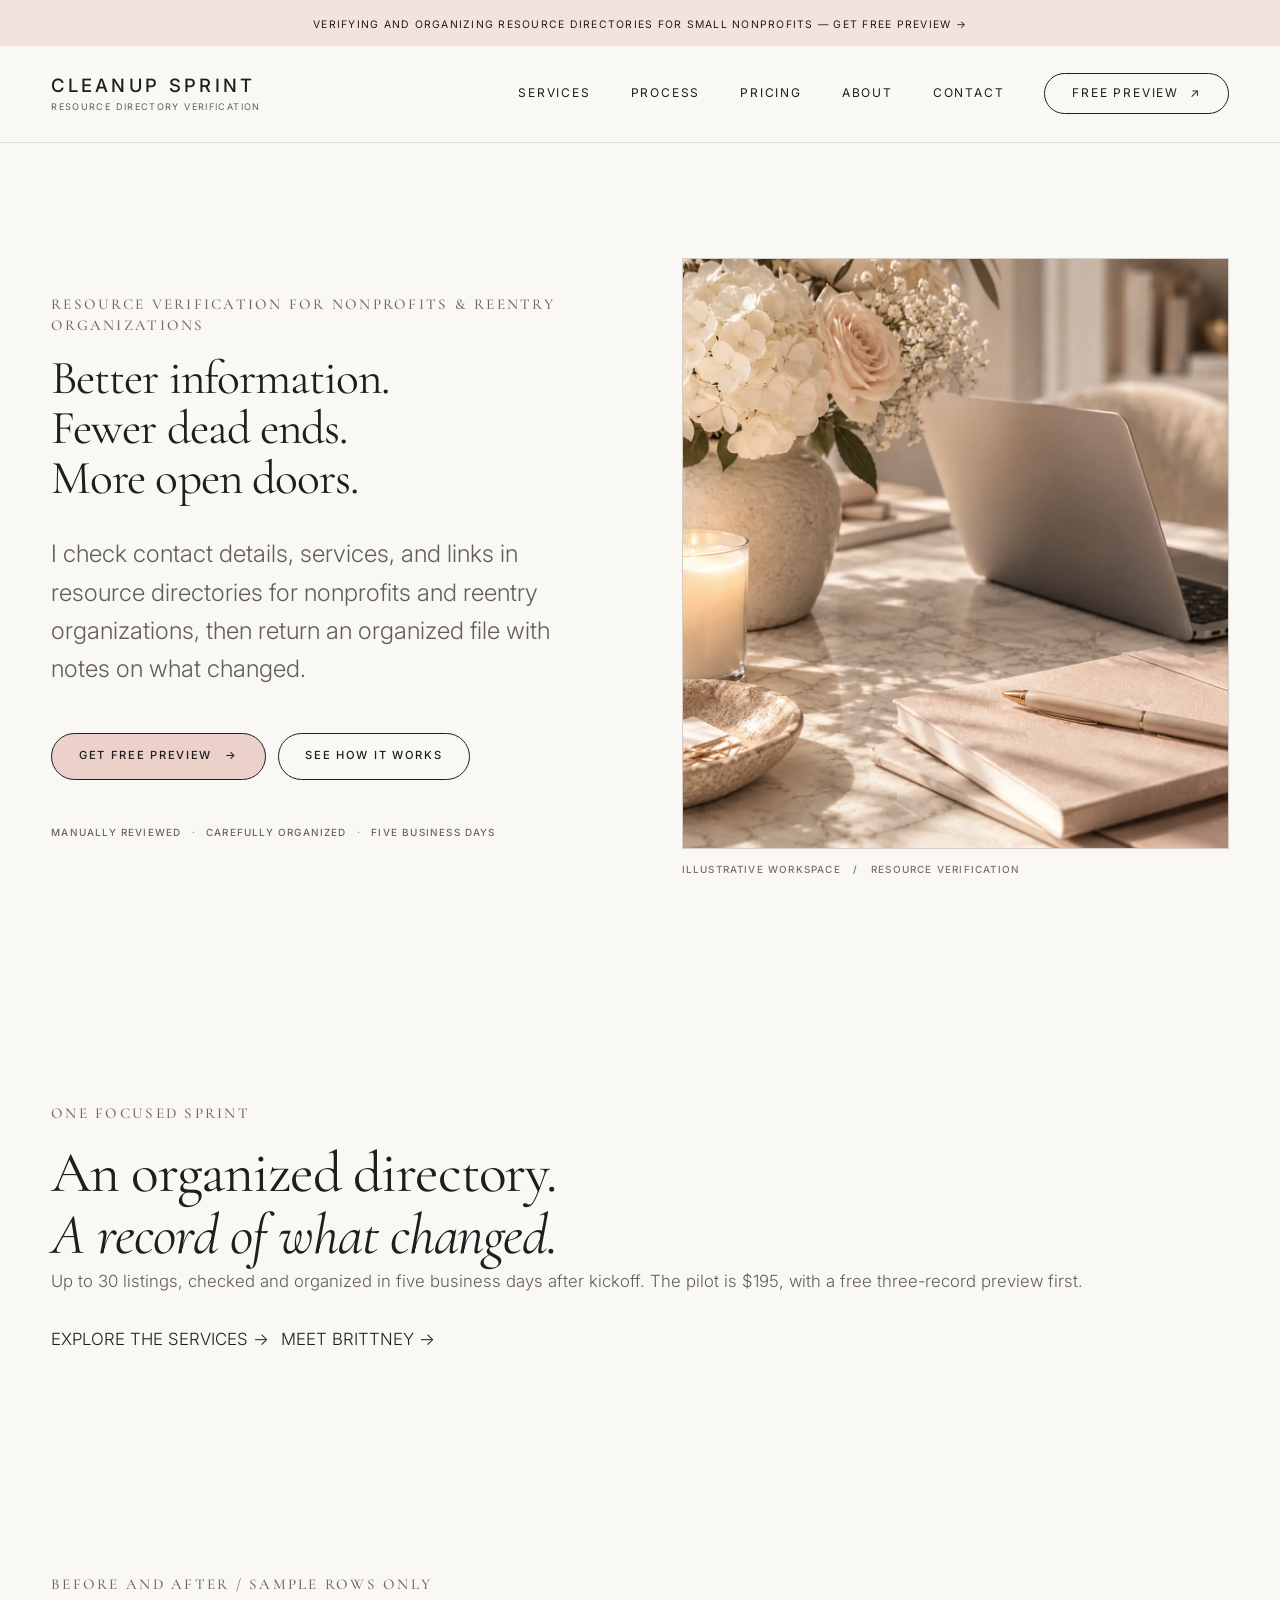
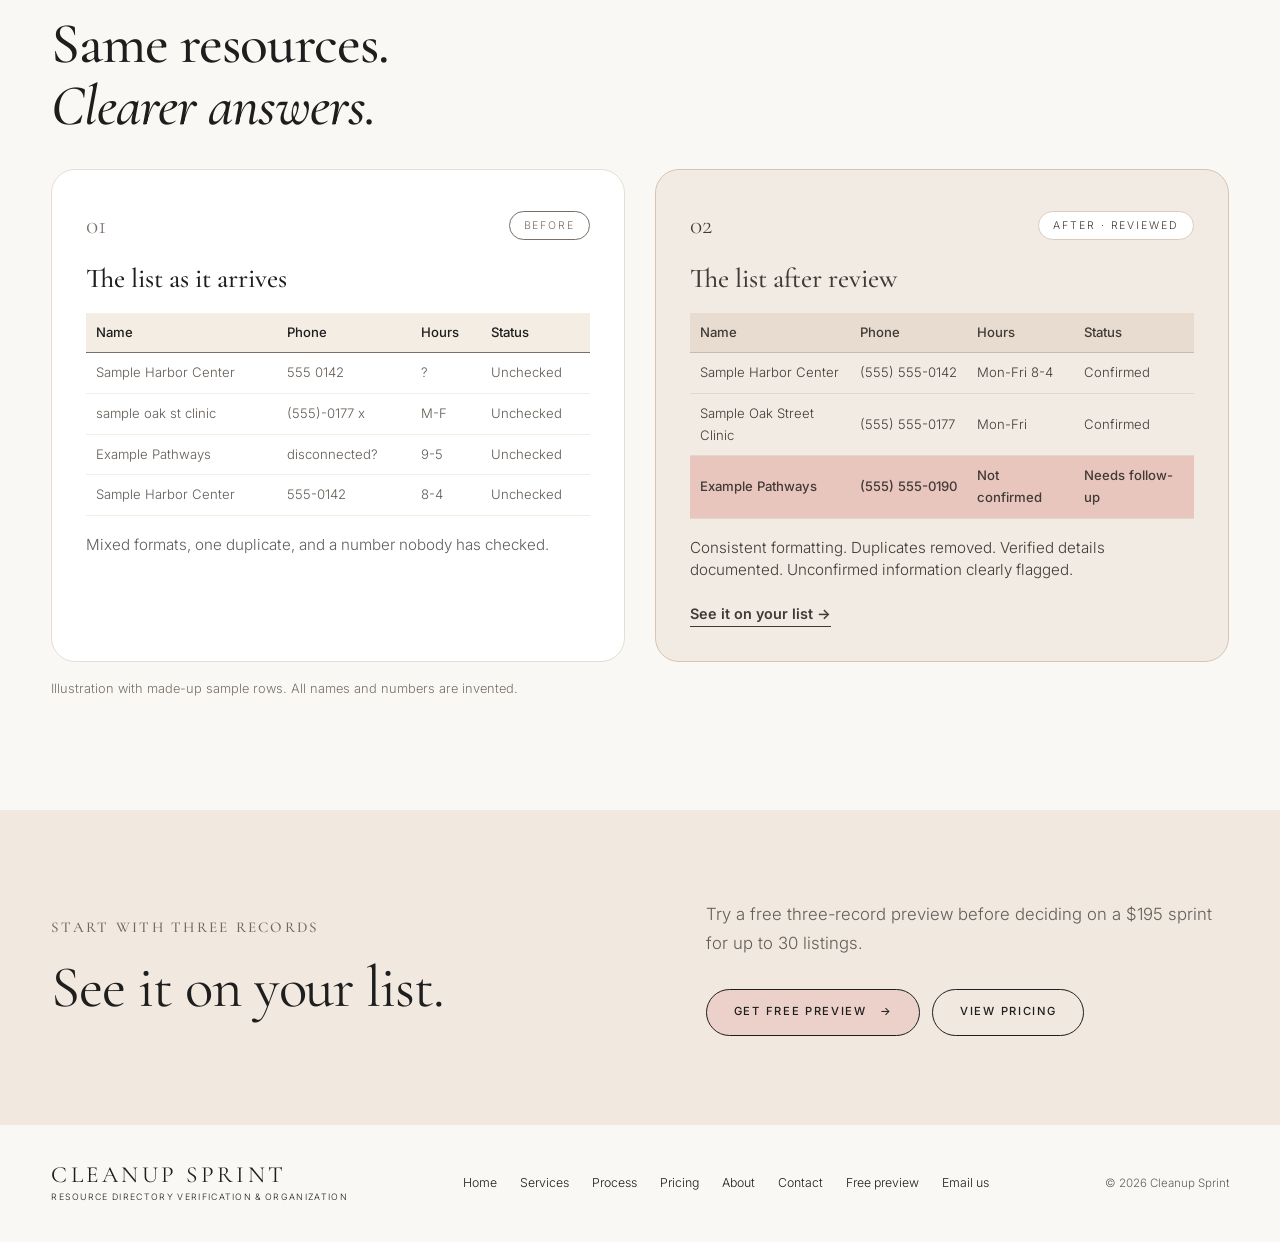
==== commit da328541: "Split services, about and contact into dedicated pages" ====
--- a/index.html
+++ b/index.html
@@ -4,8 +4,8 @@
   <meta charset="UTF-8">
   <meta name="viewport" content="width=device-width, initial-scale=1">
   <meta name="theme-color" content="#FAF8F5">
-  <meta name="description" content="Cleanup Sprint helps nonprofits and reentry organizations verify and organize resource directories. Up to 30 listings in five business days, $195 flat-rate pilot.">
-  <title>Cleanup Sprint — Personally Reviewed Resource Directories</title>
+  <meta name="description" content="Manual resource directory verification for nonprofits and reentry organizations. Free three-record preview; $195 pilot for up to 30 listings.">
+  <title>Resource Directory Verification — Cleanup Sprint</title>
   <link rel="preconnect" href="https://fonts.googleapis.com">
   <link rel="preconnect" href="https://fonts.gstatic.com" crossorigin>
   <link href="https://fonts.googleapis.com/css2?family=Cormorant+Garamond:wght@400;500;600&family=Inter:wght@300;400;500;600&display=swap" rel="stylesheet">
@@ -24,20 +24,17 @@
       <span class="tagline">RESOURCE DIRECTORY VERIFICATION</span>
     </a>
     <nav class="main-nav" aria-label="Main navigation">
-      <div class="nav-links">
-        <a href="#services">SERVICES</a>
-        <a href="process.html">PROCESS</a>
-        <a href="pricing.html">PRICING</a>
-        <a href="#about">ABOUT</a>
-      </div>
+      <div class="nav-links"><a href="services.html">SERVICES</a>
+<a href="process.html">PROCESS</a>
+<a href="pricing.html">PRICING</a>
+<a href="about.html">ABOUT</a>
+<a href="contact.html">CONTACT</a></div>
       <a class="nav-preview btn-nav-accent" href="preview.html">FREE PREVIEW <span aria-hidden="true">↗</span></a>
     </nav>
   </div>
 </header>
 
-<main id="main">
-  <!-- Editorial hero: equal image and typography columns -->
-  <section class="hero archive-hero" aria-labelledby="hero-title">
+<main id="main"><section class="hero archive-hero" aria-labelledby="hero-title">
     <div class="wrap hero-grid">
       <div class="hero-copy">
         <span class="eyebrow">RESOURCE VERIFICATION FOR NONPROFITS &amp; REENTRY ORGANIZATIONS</span>
@@ -45,7 +42,7 @@
         <p class="hero-subtext">I check contact details, services, and links in resource directories for nonprofits and reentry organizations, then return an organized file with notes on what changed.</p>
         <div class="actions">
           <a class="btn btn-berry" href="preview.html">GET FREE PREVIEW <span aria-hidden="true">→</span></a>
-          <a class="btn btn-outline" href="#how-it-works">SEE HOW IT WORKS</a>
+          <a class="btn btn-outline" href="process.html">SEE HOW IT WORKS</a>
         </div>
         <p class="fineprint">MANUALLY REVIEWED <span aria-hidden="true">·</span> CAREFULLY ORGANIZED <span aria-hidden="true">·</span> FIVE BUSINESS DAYS</p>
       </div>
@@ -56,75 +53,7 @@
         <figcaption><span>ILLUSTRATIVE WORKSPACE &nbsp; / &nbsp; RESOURCE VERIFICATION</span></figcaption>
       </figure>
     </div>
-  </section>
-
-  <!-- Open editorial observations: no numbered boxes -->
-  <section class="archive-cost section-space" id="hidden-cost" aria-labelledby="cost-heading">
-    <div class="wrap cost-editorial">
-      <div class="cost-lead">
-        <span class="eyebrow">THE HIDDEN COST / RESOURCE INFORMATION</span>
-        <h2 id="cost-heading">Every dead end<br><em>takes time from someone.</em></h2>
-        <p>Behind an outdated listing is another call, another search, and another person waiting for an answer.</p>
-        <p class="cost-closer">Your staff's time belongs with people, not chasing information.</p>
-      </div>
-      <div class="cost-notes">
-        <article class="cost-note">
-          <span class="cost-note-label">THE UNANSWERED CALL</span>
-          <h3>Finding the right person takes longer.</h3>
-          <p>A number no longer works. The caseworker has to begin the search again.</p>
-        </article>
-        <article class="cost-note">
-          <span class="cost-note-label">THE MISSED CONNECTION</span>
-          <h3>A referral leads to a closed door.</h3>
-          <p>Someone reaches out for help, only to discover a program has moved or is no longer available.</p>
-        </article>
-        <article class="cost-note">
-          <span class="cost-note-label">THE ADMINISTRATIVE LOAD</span>
-          <h3>The same details are checked twice.</h3>
-          <p>Staff spend valuable hours correcting and rechecking records instead of supporting clients directly.</p>
-        </article>
-      </div>
-    </div>
-  </section>
-
-  <!-- Three entirely unboxed 1px line-icon features -->
-  <section id="services" class="services section-space wrap editorial-services" aria-labelledby="services-heading">
-    <div class="section-heading">
-      <span class="eyebrow">WHAT THE WORK INCLUDES / THE METHOD</span>
-      <h2 id="services-heading">What gets checked.<br><em>What you get back.</em></h2>
-      <p>Three practical parts of one focused sprint: checking the details, bringing structure to the information, and making referrals easier for your team.</p>
-    </div>
-    <div class="features-grid editorial-service-columns">
-      <article class="feature editorial-service">
-        <svg class="feature-icon" viewBox="0 0 80 80" fill="none" stroke="currentColor" stroke-width="1" stroke-linecap="round" stroke-linejoin="round" aria-hidden="true">
-          <rect x="17" y="12" width="43" height="55"></rect>
-          <path d="M26 25h24M26 34h16M26 43h12M26 53l6 6 14-16"></path>
-        </svg>
-        <span class="service-overline">MANUAL REVIEW</span>
-        <h3>Data Verification</h3>
-        <p>Manual review of contacts, links, and operational details for each listing in the agreed scope. Any information that cannot be confirmed is flagged.</p>
-      </article>
-      <article class="feature editorial-service">
-        <svg class="feature-icon" viewBox="0 0 80 80" fill="none" stroke="currentColor" stroke-width="1" stroke-linecap="round" stroke-linejoin="round" aria-hidden="true">
-          <path d="M14 15h51v51H14zM24 27h31M24 38h31M24 49h31M39 15v51"></path>
-        </svg>
-        <span class="service-overline">CLEAR STRUCTURE</span>
-        <h3>Directory Organization</h3>
-        <p>Consistent categories, thoughtful formatting, and clean files that make a directory easier for staff to scan and use every day.</p>
-      </article>
-      <article class="feature editorial-service">
-        <svg class="feature-icon" viewBox="0 0 80 80" fill="none" stroke="currentColor" stroke-width="1" stroke-linecap="round" stroke-linejoin="round" aria-hidden="true">
-          <circle cx="40" cy="17" r="7"></circle><circle cx="18" cy="59" r="7"></circle><circle cx="62" cy="59" r="7"></circle>
-          <path d="M36 24L22 52M44 24l14 28M25 59h30"></path>
-        </svg>
-        <span class="service-overline">DEPENDABLE REFERRALS</span>
-        <h3>Verification Notes</h3>
-        <p>A record of sources checked, details updated, and questions that still need follow-up.</p>
-      </article>
-    </div>
-  </section>
-
-  <section class="beforeafter wrap section-space" aria-labelledby="ba-heading">
+  </section><section class="wrap section-space" aria-labelledby="summary-heading"><span class="eyebrow">ONE FOCUSED SPRINT</span><h2 id="summary-heading">An organized directory.<br><em>A record of what changed.</em></h2><p>Up to 30 listings, checked and organized in five business days after kickoff. The pilot is $195, with a free three-record preview first.</p><div class="actions"><a class="text-link" href="services.html">EXPLORE THE SERVICES →</a><a class="text-link" href="about.html">MEET BRITTNEY →</a></div></section><section class="beforeafter wrap section-space" aria-labelledby="ba-heading">
     <span class="eyebrow">BEFORE AND AFTER / SAMPLE ROWS ONLY</span>
     <h2 id="ba-heading">Same resources.<br><em>Clearer answers.</em></h2>
     <div class="ba-grid">
@@ -156,116 +85,10 @@
       </article>
     </div>
     <p class="ba-note">Illustration with made-up sample rows. All names and numbers are invented.</p>
-  </section>
+  </section><section class="archive-reassurance"><div class="wrap"><div><span class="eyebrow">START WITH THREE RECORDS</span><h2>See it on your list.</h2></div><div><p>Try a free three-record preview before deciding on a $195 sprint for up to 30 listings.</p><div class="actions"><a class="btn btn-berry" href="preview.html">GET FREE PREVIEW <span aria-hidden="true">→</span></a><a class="btn btn-outline" href="pricing.html">VIEW PRICING</a></div></div></div></section></main>
 
-  <!-- Signature package: berry used only as a deliberate pricing/CTA accent -->
-  <section class="package-section" id="pilot-sprint" aria-labelledby="package-heading">
-    <div class="wrap package-grid">
-      <article class="package-card">
-        <span class="package-eyebrow">THE PILOT PACKAGE / FLAT RATE</span>
-        <h2 id="package-heading" class="package-price">$195</h2>
-        <p class="package-label">RESOURCE DIRECTORY CLEANUP SPRINT</p>
-        <p class="package-detail">Up to 30 listings, reviewed and organized within five business days after the agreed kickoff.</p>
-        <a class="btn btn-ivory" href="preview.html">REQUEST A FREE PREVIEW <span aria-hidden="true">→</span></a>
-      </article>
-      <div class="package-explainer">
-        <span class="eyebrow">DEFINED SCOPE / CLEAR DELIVERY</span>
-        <h2>Less time checking.<br><em>More time helping.</em></h2>
-        <p>One contained project, not another ongoing administrative burden. You receive a clean spreadsheet or CSV file with notes explaining what was checked, updated, or left unconfirmed.</p>
-        <div class="package-facts">
-          <div><strong>30</strong><span>LISTINGS / MAXIMUM SCOPE</span></div>
-          <div><strong>5</strong><span>BUSINESS DAYS / DELIVERY WINDOW</span></div>
-        </div>
-        <a href="pricing.html" class="text-link">SEE THE FULL SCOPE &amp; PRICING <span aria-hidden="true">→</span></a>
-      </div>
-    </div>
-  </section>
-
-  <!-- Founder: actual story on left, tools and paper only on right -->
-  <section id="about" class="about wrap section-space archive-about" aria-labelledby="about-heading">
-    <div class="about-copy">
-      <span class="eyebrow">A NOTE FROM THE FOUNDER / THE PURPOSE</span>
-      <h2 id="about-heading">Hi, I’m Brittney.<br><em>The person behind your sprint.</em></h2>
-      <p class="founder-lead">I founded Cleanup Sprint to help teams spend less time correcting resource lists and more time supporting people.</p>
-      <p>Through my lived experience with reentry and my administrative background, I understand how one wrong number, closed program, or unclear referral can affect someone's next step.</p>
-      <p>When you send an inquiry, you’ll hear from me. I review your listings and deliver the finished file.</p>
-    </div>
-<figure class="editorial-image founder-photo">
-      <div class="photo-frame">
-        <img class="about-img" src="https://images.unsplash.com/photo-1621168854573-35a99ec10cf6?auto=format&amp;fit=crop&amp;w=1450&amp;q=85" alt="Cream paper, an open notebook, and metal document clips in soft natural window light" width="1100" height="1340" loading="lazy" decoding="async">
-      </div>
-      <figcaption><span>THE ARCHIVE / DOCUMENTS, NOTES &amp; PRECISION</span></figcaption>
-    </figure>
-    <div class="editorial-step-container" aria-label="Four parts of the manual verification process">
-        <div class="editorial-grid">
-          <div class="step-item"><span class="editorial-step-number">01 /</span><span class="editorial-step-label">Verify contacts</span></div>
-          <div class="step-item"><span class="editorial-step-number">02 /</span><span class="editorial-step-label">Review services</span></div>
-          <div class="step-item"><span class="editorial-step-number">03 /</span><span class="editorial-step-label">Organize records</span></div>
-          <div class="step-item"><span class="editorial-step-number">04 /</span><span class="editorial-step-label">Flag unknowns</span></div>
-        </div>
-        <div class="meta-anchor"><span class="section-meta">PERSONAL OVERSIGHT. PRACTICAL RESULTS.</span></div>
-      </div>
-  </section>
-
-  <!-- Slate full-bleed contrast band, arrow colors inherit from slate text -->
-  <section id="how-it-works" class="process process-slate slate-grey-section section-space" aria-labelledby="workflow-heading">
-    <div class="wrap">
-      <div class="section-heading">
-        <span class="eyebrow">THE WORKFLOW / THREE SIMPLE STAGES</span>
-        <h2 id="workflow-heading">Simple from start<br><em>to finish.</em></h2>
-        <p>Personal work, a clearly agreed scope, and a practical handoff.</p>
-      </div>
-      <div class="steps-grid">
-        <article class="step">
-          <div class="step-head"><span class="step-number">01</span><span class="step-stage">INTAKE</span></div>
-          <h3>Send your directory.</h3>
-          <p>Share the list that needs attention. I'll confirm the scope before any paid work begins.</p>
-        </article>
-        <article class="step">
-          <div class="step-head"><span class="step-number">02</span><span class="step-stage">REVIEW</span></div>
-          <h3>I verify and organize.</h3>
-          <p>Up to 30 listings receive manual checks, consistent formatting, and notes about what needs follow-up.</p>
-        </article>
-        <article class="step">
-          <div class="step-head"><span class="step-number">03</span><span class="step-stage">DELIVERY</span></div>
-          <h3>Receive your clean file.</h3>
-          <p>Get a usable directory with a clear record of checked, updated, and unconfirmed details.</p>
-        </article>
-      </div>
-      <a class="text-link" href="process.html">VIEW THE COMPLETE FIVE-DAY FRAMEWORK <span aria-hidden="true">→</span></a>
-    </div>
-  </section>
-
-  <!-- Keep the Web3Forms integration and existing accessible client-side validation -->
-  <section id="inquiry" class="inquiry" aria-labelledby="inquiry-heading">
-    <div class="wrap inquiry-grid">
-      <div>
-        <span class="eyebrow">GET IN TOUCH / PROJECT INTAKE</span>
-        <h2 id="inquiry-heading">Let's reclaim your team's hours.</h2>
-        <p class="intake-intro">Tell me a little about your resource list below, and I'll personally follow up within one business day to map out your sprint.</p>
-        <p>This is a conversation, not a checkout. I'll agree on the scope with you before any paid work begins.</p>
-
-      </div>
-      <form id="contact-portal" class="consultation-form" action="https://api.web3forms.com/submit" method="POST">
-        <input type="hidden" name="form_source" value="Cleanup Sprint homepage">
-        <input type="hidden" name="access_key" value="29537c70-f839-4bde-a714-14e41d69d7ea">
-        <div class="consultation-form-heading"><span class="eyebrow">YOUR CONSULTATION CARD</span><h3>A few details to begin.</h3><p>No payment information required.</p></div>
-        <div class="form-group"><label for="org-name">Organization name (optional)</label><input type="text" id="org-name" name="organization" autocomplete="organization" placeholder="Your organization"></div>
-        <div class="form-group"><label for="contact-email">Email address</label><input type="email" id="contact-email" name="email" autocomplete="email" placeholder="name@organization.org" aria-describedby="contact-email-error" required><span class="error-message" id="contact-email-error">Please enter a valid email address.</span></div>
-        <div class="form-group"><label for="inquiry-notes">About your resource directory</label><textarea id="inquiry-notes" name="message" rows="5" placeholder="What does your team need checked or organized?" aria-describedby="inquiry-notes-error" required></textarea><span class="error-message" id="inquiry-notes-error">Please describe what you need help with.</span></div>
-        <button class="btn btn-berry" type="submit">SEND PROJECT INQUIRY <span aria-hidden="true">→</span></button>
-        <p class="form-assurance">No payment is collected when you submit this inquiry.</p>
-      </form>
-    </div>
-  </section>
-</main>
-
-<footer class="footer wrap">
-  <div><strong>CLEANUP SPRINT</strong><span>RESOURCE DIRECTORY VERIFICATION &amp; ORGANIZATION</span></div>
-  <nav aria-label="Footer navigation"><a href="preview.html">Free preview</a><a href="pricing.html">Pricing</a><a href="process.html">Process</a><a href="mailto:cleanupsprint@gmail.com">Email us</a></nav>
-  <small>© 2026 Cleanup Sprint</small>
-</footer>
-<script src="form-handler.js" defer></script>
+<footer class="footer wrap"><div><strong>CLEANUP SPRINT</strong><span>RESOURCE DIRECTORY VERIFICATION &amp; ORGANIZATION</span></div><nav aria-label="Footer navigation"><a href="index.html">Home</a><a href="services.html">Services</a><a href="process.html">Process</a><a href="pricing.html">Pricing</a><a href="about.html">About</a><a href="contact.html">Contact</a><a href="preview.html">Free preview</a><a href="mailto:cleanupsprint@gmail.com">Email us</a></nav><small>© 2026 Cleanup Sprint</small></footer>
+<script>const destinations={services:"services.html",about:"about.html",inquiry:"contact.html","how-it-works":"process.html"};const destination=destinations[location.hash.slice(1)];if(destination)location.replace(destination);</script>
 <!-- Cloudflare Web Analytics --><script type='module' src='https://static.cloudflareinsights.com/beacon.min.js' data-cf-beacon='{"token": "c495e2823e04412890366c05979c5a45"}'></script><!-- End Cloudflare Web Analytics -->
 </body>
 </html>
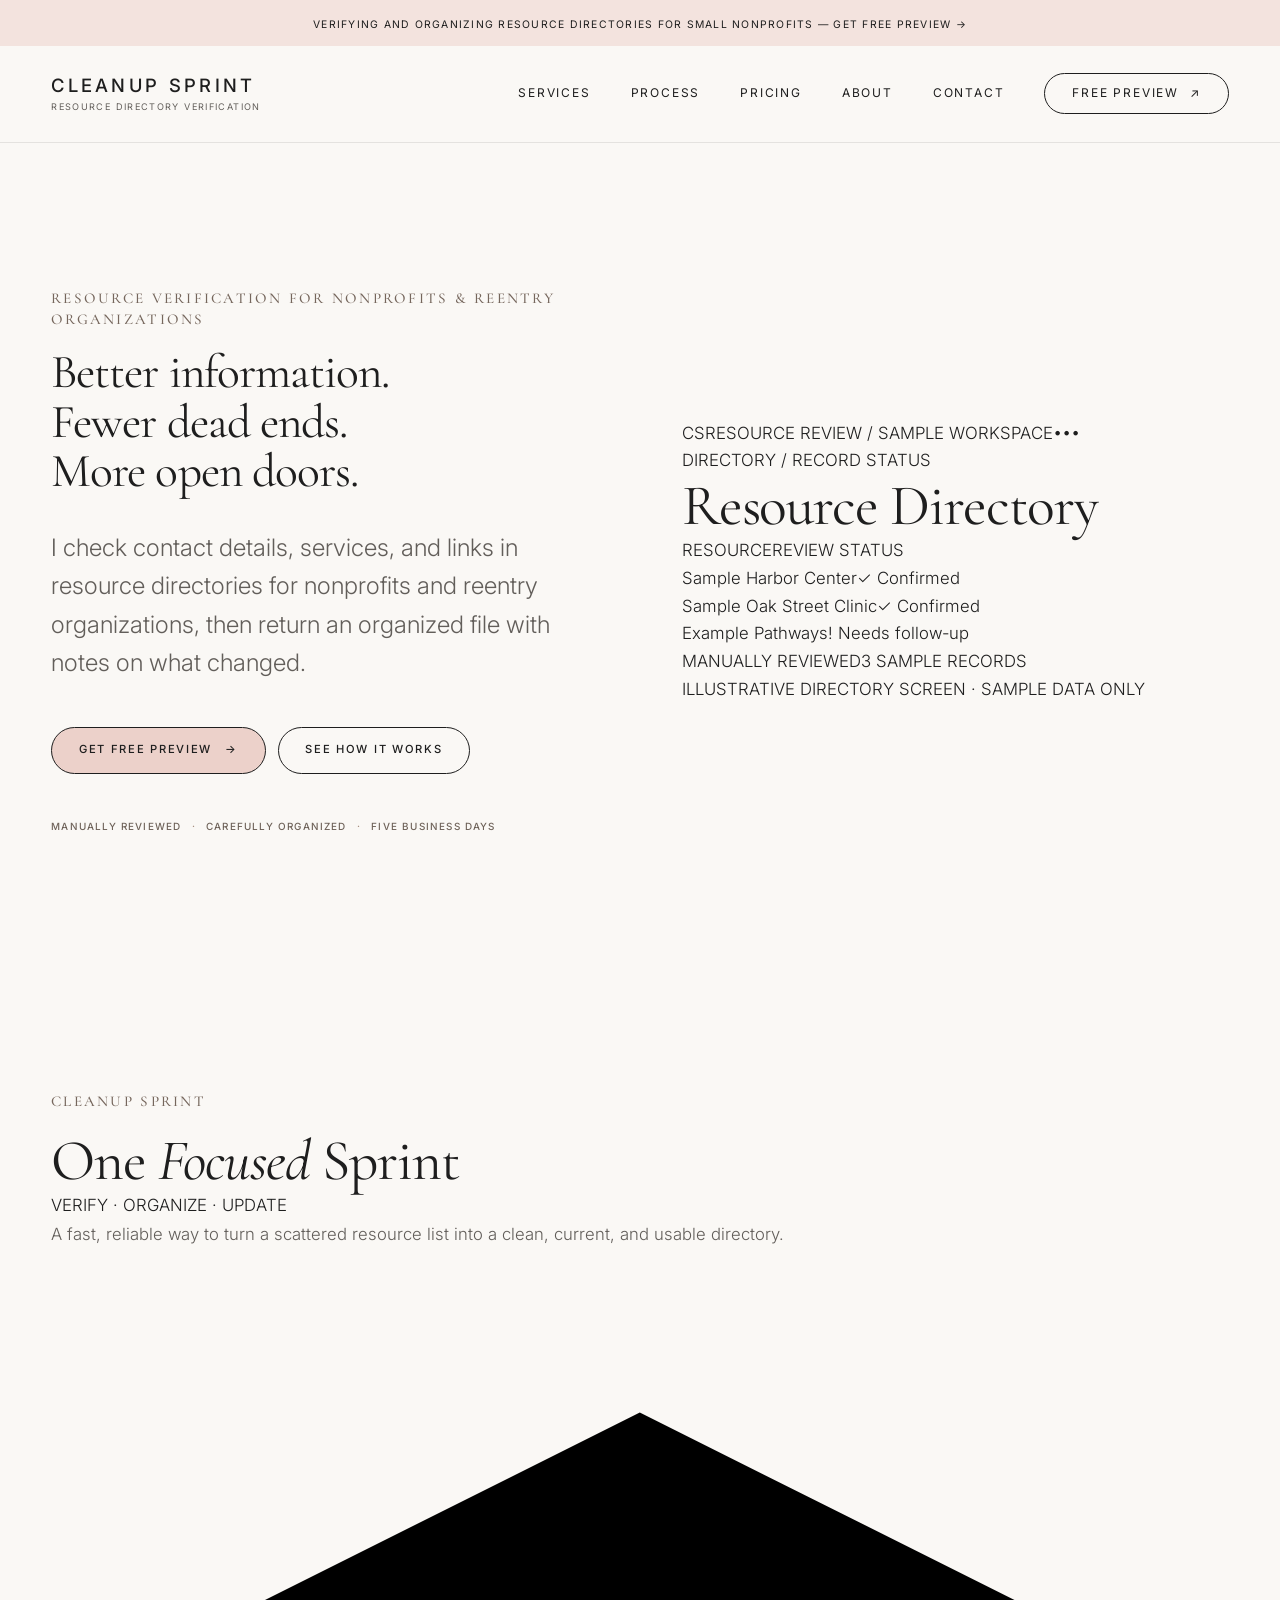
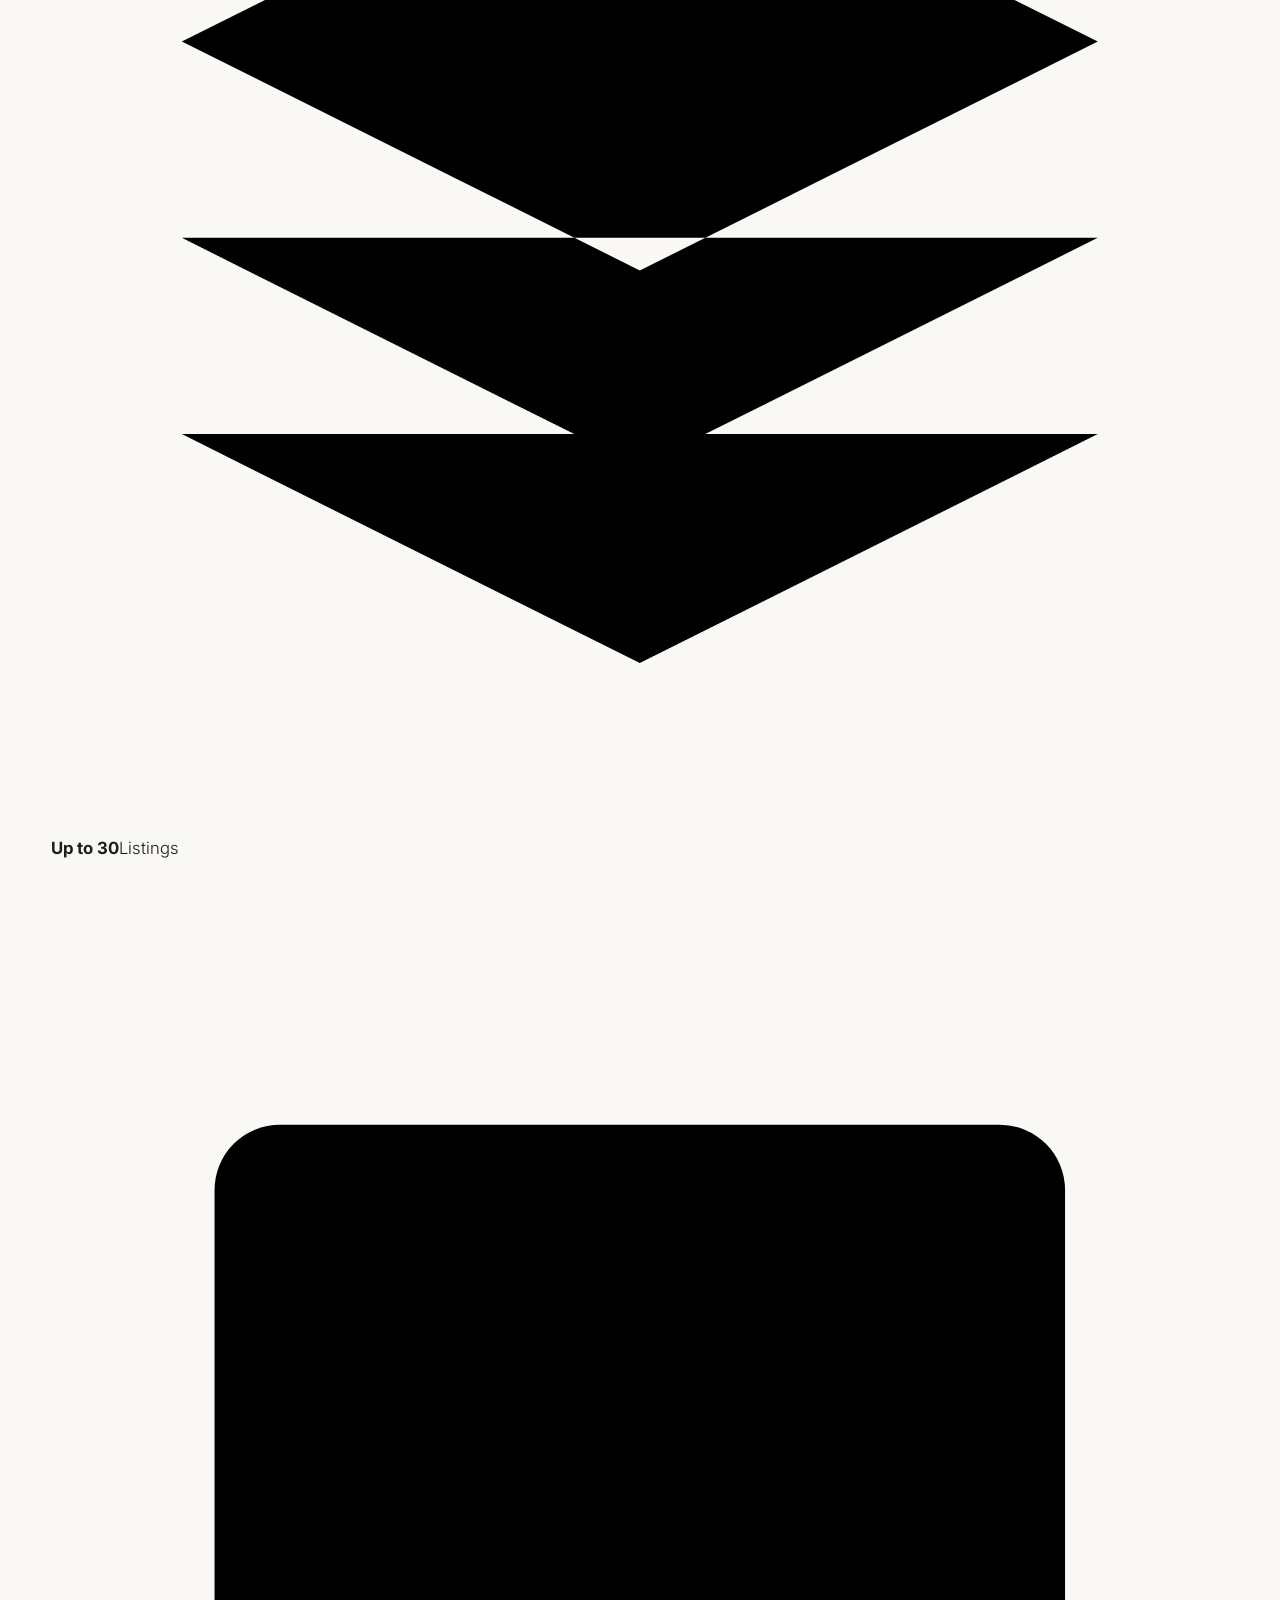
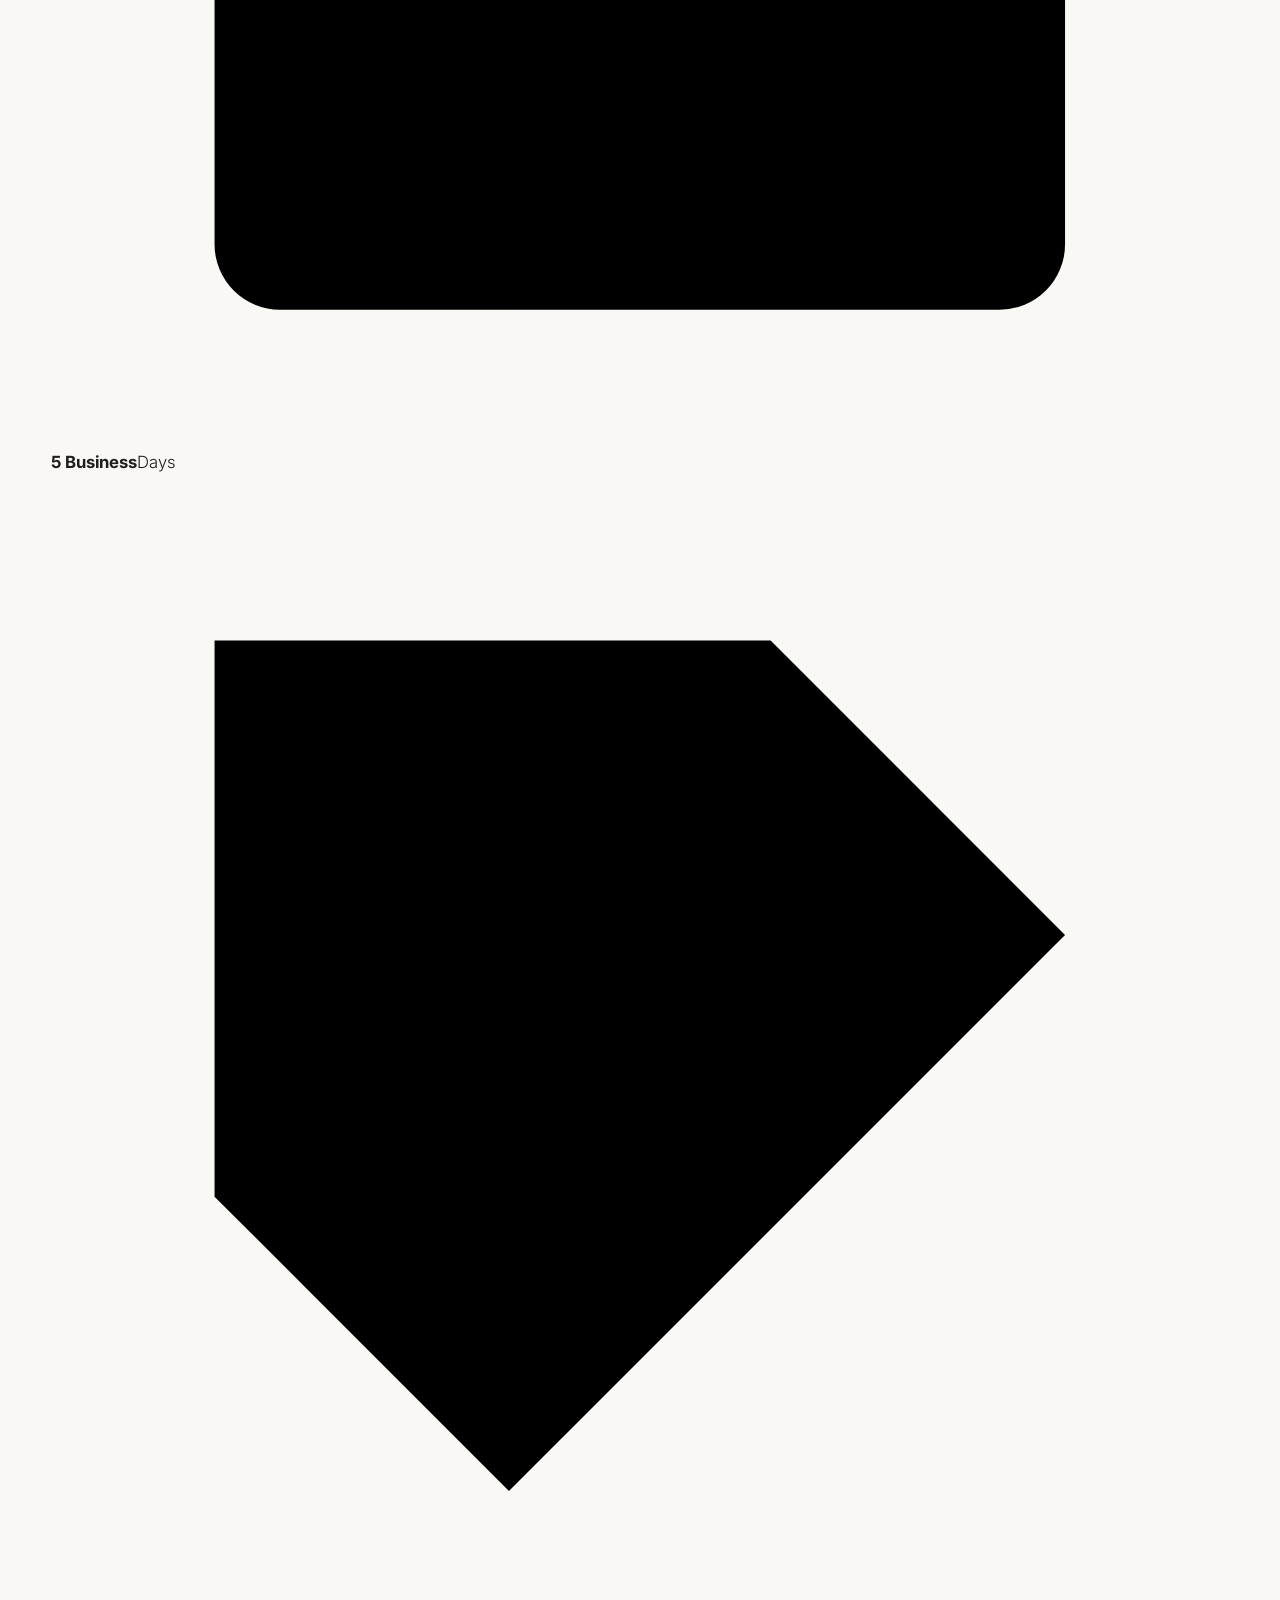
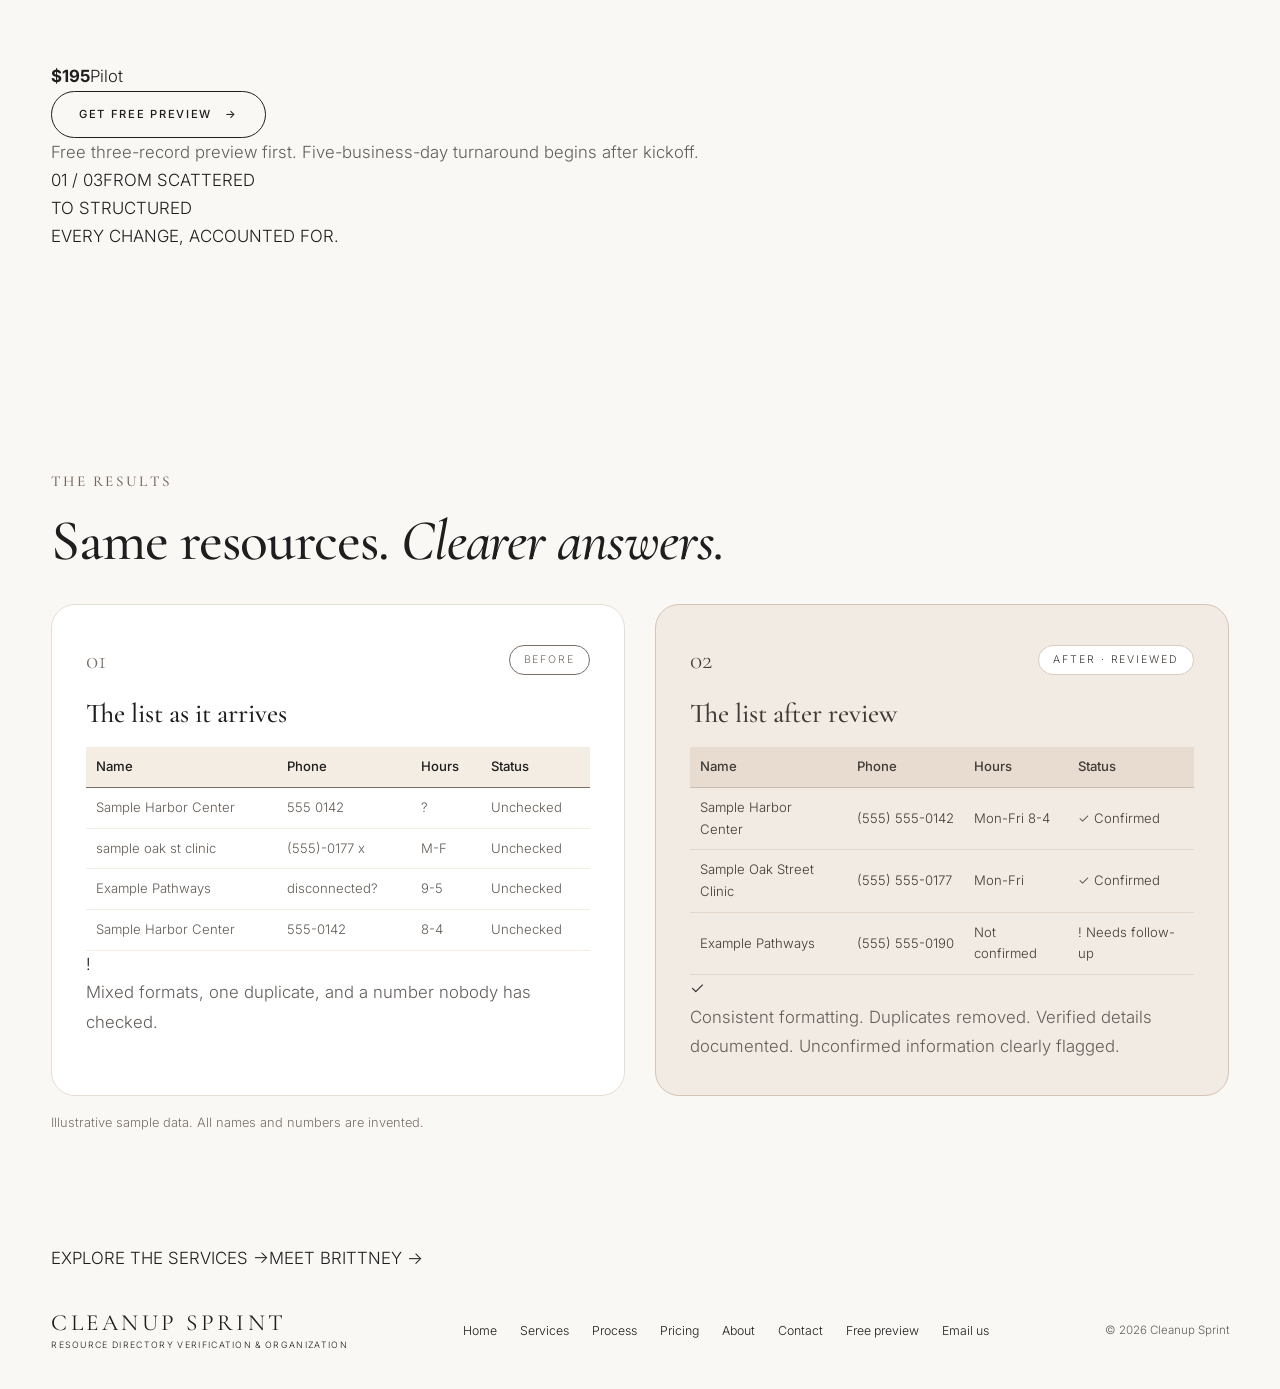
==== commit f6404dba: "Refine homepage offer, comparison cards and navigation" ====
--- a/index.html
+++ b/index.html
@@ -9,7 +9,7 @@
   <link rel="preconnect" href="https://fonts.googleapis.com">
   <link rel="preconnect" href="https://fonts.gstatic.com" crossorigin>
   <link href="https://fonts.googleapis.com/css2?family=Cormorant+Garamond:wght@400;500;600&family=Inter:wght@300;400;500;600&display=swap" rel="stylesheet">
-  <link rel="stylesheet" href="style.css?v=20261110-before-after">
+  <link rel="stylesheet" href="style.css?v=20261112-refined">
 </head>
 <body>
 <a class="skip-link" href="#main">Skip to content</a>
@@ -46,46 +46,77 @@
         </div>
         <p class="fineprint">MANUALLY REVIEWED <span aria-hidden="true">·</span> CAREFULLY ORGANIZED <span aria-hidden="true">·</span> FIVE BUSINESS DAYS</p>
       </div>
-      <figure class="editorial-image hero-photo">
-        <div class="photo-frame">
-          <img class="hero-img" src="images/anchor-resource-workspace.webp" alt="Elegant organized workspace with a silver laptop, blush linen journal, ivory pen, white hydrangeas and blush roses on a light marble desk" width="1200" height="1460" fetchpriority="high" decoding="async">
+      <figure class="hero-screen-visual" aria-label="Illustrative laptop directory verification dashboard">
+  <div class="screen-glow" aria-hidden="true"></div>
+  <div class="screen-laptop">
+    <div class="laptop-display">
+      <div class="screen-toolbar"><span class="screen-mark">CS</span><span>RESOURCE REVIEW <span class="screen-edition">/ SAMPLE WORKSPACE</span></span><span class="screen-dots" aria-hidden="true">•••</span></div>
+      <div class="screen-content"><span class="screen-overline">DIRECTORY / RECORD STATUS</span><h2>Resource Directory</h2>
+        <div class="screen-headings"><span>RESOURCE</span><span>REVIEW STATUS</span></div>
+        <div class="screen-record"><span>Sample Harbor Center</span><span class="screen-status confirmed"><span aria-hidden="true">✓</span> Confirmed</span></div>
+        <div class="screen-record"><span>Sample Oak Street Clinic</span><span class="screen-status confirmed"><span aria-hidden="true">✓</span> Confirmed</span></div>
+        <div class="screen-record"><span>Example Pathways</span><span class="screen-status followup"><span aria-hidden="true">!</span> Needs follow-up</span></div>
+        <div class="screen-summary"><span>MANUALLY REVIEWED</span><span>3 SAMPLE RECORDS</span></div>
+      </div>
+    </div><div class="laptop-base"><div class="laptop-indent"></div></div>
+  </div>
+  <figcaption>ILLUSTRATIVE DIRECTORY SCREEN · SAMPLE DATA ONLY</figcaption>
+</figure>
+    </div>
+  </section><section class="sprint-feature section-space" aria-labelledby="summary-heading">
+  <div class="wrap">
+    <div class="sprint-shell">
+      <div class="sprint-copy">
+        <span class="eyebrow">CLEANUP SPRINT</span>
+        <h2 id="summary-heading">One <em>Focused</em> Sprint</h2>
+        <div class="sprint-track">VERIFY <span>·</span> ORGANIZE <span>·</span> UPDATE</div>
+        <p class="sprint-description">A fast, reliable way to turn a scattered resource list into a clean, current, and usable directory.</p>
+        <div class="sprint-stats" aria-label="Pilot details">
+          <div class="sprint-stat"><svg viewBox="0 0 36 36" aria-hidden="true"><path d="m18 5 14 7-14 7L4 12 18 5Zm-14 13 14 7 14-7M4 24l14 7 14-7"/></svg><strong>Up to 30</strong><span>Listings</span></div>
+          <div class="sprint-stat"><svg viewBox="0 0 36 36" aria-hidden="true"><rect x="5" y="8" width="26" height="24" rx="2"/><path d="M11 4v8M25 4v8M5 16h26M12 22h4M21 22h4"/></svg><strong>5 Business</strong><span>Days</span></div>
+          <div class="sprint-stat"><svg viewBox="0 0 36 36" aria-hidden="true"><path d="M5 5h17l9 9-17 17L5 22V5Z"/><circle cx="13" cy="13" r="2"/></svg><strong>$195</strong><span>Pilot</span></div>
         </div>
-        <figcaption><span>ILLUSTRATIVE WORKSPACE &nbsp; / &nbsp; RESOURCE VERIFICATION</span></figcaption>
-      </figure>
+        <a class="btn sprint-cta" href="preview.html">GET FREE PREVIEW <span aria-hidden="true">→</span></a>
+        <p class="sprint-fineprint">Free three-record preview first. Five-business-day turnaround begins after kickoff.</p>
+      </div>
+      <div class="sprint-aside" aria-hidden="true"><div class="sprint-aside-inner"><span class="aside-index">01 / 03</span><span class="aside-kicker">FROM SCATTERED<br>TO STRUCTURED</span><div class="aside-lines"><span></span><span></span><span></span><span></span></div><span class="aside-caption">EVERY CHANGE, ACCOUNTED FOR.</span></div></div>
     </div>
-  </section><section class="wrap section-space" aria-labelledby="summary-heading"><span class="eyebrow">ONE FOCUSED SPRINT</span><h2 id="summary-heading">An organized directory.<br><em>A record of what changed.</em></h2><p>Up to 30 listings, checked and organized in five business days after kickoff. The pilot is $195, with a free three-record preview first.</p><div class="actions"><a class="text-link" href="services.html">EXPLORE THE SERVICES →</a><a class="text-link" href="about.html">MEET BRITTNEY →</a></div></section><section class="beforeafter wrap section-space" aria-labelledby="ba-heading">
-    <span class="eyebrow">BEFORE AND AFTER / SAMPLE ROWS ONLY</span>
-    <h2 id="ba-heading">Same resources.<br><em>Clearer answers.</em></h2>
-    <div class="ba-grid">
-      <article class="ba-card">
-        <div class="ba-card-top"><span class="ba-num">01</span><span class="ba-pill">BEFORE</span></div>
-        <h3>The list as it arrives</h3>
-        <div class="ba-scroll"><table class="ba-table ba-before">
-          <thead><tr><th>Name</th><th>Phone</th><th>Hours</th><th>Status</th></tr></thead>
-          <tbody>
-            <tr><td>Sample Harbor Center</td><td>555 0142</td><td>?</td><td>Unchecked</td></tr>
-            <tr><td>sample oak st clinic</td><td>(555)-0177 x</td><td>M-F</td><td>Unchecked</td></tr>
-            <tr><td>Example Pathways</td><td>disconnected?</td><td>9-5</td><td>Unchecked</td></tr>
-            <tr><td>Sample Harbor Center</td><td>555-0142</td><td>8-4</td><td>Unchecked</td></tr>
-          </tbody></table></div>
-        <p class="ba-result">Mixed formats, one duplicate, and a number nobody has checked.</p>
-      </article>
-      <article class="ba-card ba-card-after">
-        <div class="ba-card-top"><span class="ba-num">02</span><span class="ba-pill">AFTER &middot; REVIEWED</span></div>
-        <h3>The list after review</h3>
-        <div class="ba-scroll"><table class="ba-table">
-          <thead><tr><th>Name</th><th>Phone</th><th>Hours</th><th>Status</th></tr></thead>
-          <tbody>
-            <tr><td>Sample Harbor Center</td><td>(555) 555-0142</td><td>Mon-Fri 8-4</td><td>Confirmed</td></tr>
-            <tr><td>Sample Oak Street Clinic</td><td>(555) 555-0177</td><td>Mon-Fri</td><td>Confirmed</td></tr>
-            <tr class="ba-flag"><td>Example Pathways</td><td>(555) 555-0190</td><td>Not confirmed</td><td>Needs follow-up</td></tr>
-          </tbody></table></div>
-        <p class="ba-result">Consistent formatting. Duplicates removed. Verified details documented. Unconfirmed information clearly flagged.</p>
-        <a class="ba-link" href="preview.html">See it on your list <span aria-hidden="true">&rarr;</span></a>
-      </article>
-    </div>
-    <p class="ba-note">Illustration with made-up sample rows. All names and numbers are invented.</p>
-  </section><section class="archive-reassurance"><div class="wrap"><div><span class="eyebrow">START WITH THREE RECORDS</span><h2>See it on your list.</h2></div><div><p>Try a free three-record preview before deciding on a $195 sprint for up to 30 listings.</p><div class="actions"><a class="btn btn-berry" href="preview.html">GET FREE PREVIEW <span aria-hidden="true">→</span></a><a class="btn btn-outline" href="pricing.html">VIEW PRICING</a></div></div></div></section></main>
+  </div>
+</section>
+<section class="beforeafter wrap section-space" aria-labelledby="ba-heading">
+  <div class="results-heading"><span class="eyebrow">THE RESULTS</span><h2 id="ba-heading">Same resources. <em>Clearer answers.</em></h2></div>
+  <div class="ba-grid">
+    <article class="ba-card">
+      <div class="ba-card-top"><span class="ba-num">01</span><span class="ba-pill">BEFORE</span></div>
+      <h3>The list as it arrives</h3>
+      <div class="ba-scroll"><table class="ba-table ba-before">
+        <thead><tr><th>Name</th><th>Phone</th><th>Hours</th><th>Status</th></tr></thead>
+        <tbody>
+          <tr><td>Sample Harbor Center</td><td>555 0142</td><td>?</td><td><span class="table-status unchecked">Unchecked</span></td></tr>
+          <tr><td>sample oak st clinic</td><td>(555)-0177 x</td><td>M-F</td><td><span class="table-status unchecked">Unchecked</span></td></tr>
+          <tr><td>Example Pathways</td><td>disconnected?</td><td>9-5</td><td><span class="table-status unchecked">Unchecked</span></td></tr>
+          <tr><td>Sample Harbor Center</td><td>555-0142</td><td>8-4</td><td><span class="table-status unchecked">Unchecked</span></td></tr>
+        </tbody>
+      </table></div>
+      <div class="ba-callout"><span class="callout-icon" aria-hidden="true">!</span><p>Mixed formats, one duplicate, and a number nobody has checked.</p></div>
+    </article>
+    <article class="ba-card ba-card-after">
+      <div class="ba-card-top"><span class="ba-num">02</span><span class="ba-pill">AFTER · REVIEWED</span></div>
+      <h3>The list after review</h3>
+      <div class="ba-scroll"><table class="ba-table">
+        <thead><tr><th>Name</th><th>Phone</th><th>Hours</th><th>Status</th></tr></thead>
+        <tbody>
+          <tr><td>Sample Harbor Center</td><td>(555) 555-0142</td><td>Mon-Fri 8-4</td><td><span class="table-status status-confirmed"><span aria-hidden="true">✓</span> Confirmed</span></td></tr>
+          <tr><td>Sample Oak Street Clinic</td><td>(555) 555-0177</td><td>Mon-Fri</td><td><span class="table-status status-confirmed"><span aria-hidden="true">✓</span> Confirmed</span></td></tr>
+          <tr><td>Example Pathways</td><td>(555) 555-0190</td><td>Not confirmed</td><td><span class="table-status status-followup"><span aria-hidden="true">!</span> Needs follow-up</span></td></tr>
+        </tbody>
+      </table></div>
+      <div class="ba-callout"><span class="callout-icon" aria-hidden="true">✓</span><p>Consistent formatting. Duplicates removed. Verified details documented. Unconfirmed information clearly flagged.</p></div>
+    </article>
+  </div>
+  <p class="ba-note">Illustrative sample data. All names and numbers are invented.</p>
+</section>
+<div class="wrap"><nav class="bottom-link-bar" aria-label="More about Cleanup Sprint"><a href="services.html">EXPLORE THE SERVICES <span aria-hidden="true">→</span></a><a href="about.html">MEET BRITTNEY <span aria-hidden="true">→</span></a></nav></div></main>
 
 <footer class="footer wrap"><div><strong>CLEANUP SPRINT</strong><span>RESOURCE DIRECTORY VERIFICATION &amp; ORGANIZATION</span></div><nav aria-label="Footer navigation"><a href="index.html">Home</a><a href="services.html">Services</a><a href="process.html">Process</a><a href="pricing.html">Pricing</a><a href="about.html">About</a><a href="contact.html">Contact</a><a href="preview.html">Free preview</a><a href="mailto:cleanupsprint@gmail.com">Email us</a></nav><small>© 2026 Cleanup Sprint</small></footer>
 <script>const destinations={services:"services.html",about:"about.html",inquiry:"contact.html","how-it-works":"process.html"};const destination=destinations[location.hash.slice(1)];if(destination)location.replace(destination);</script>
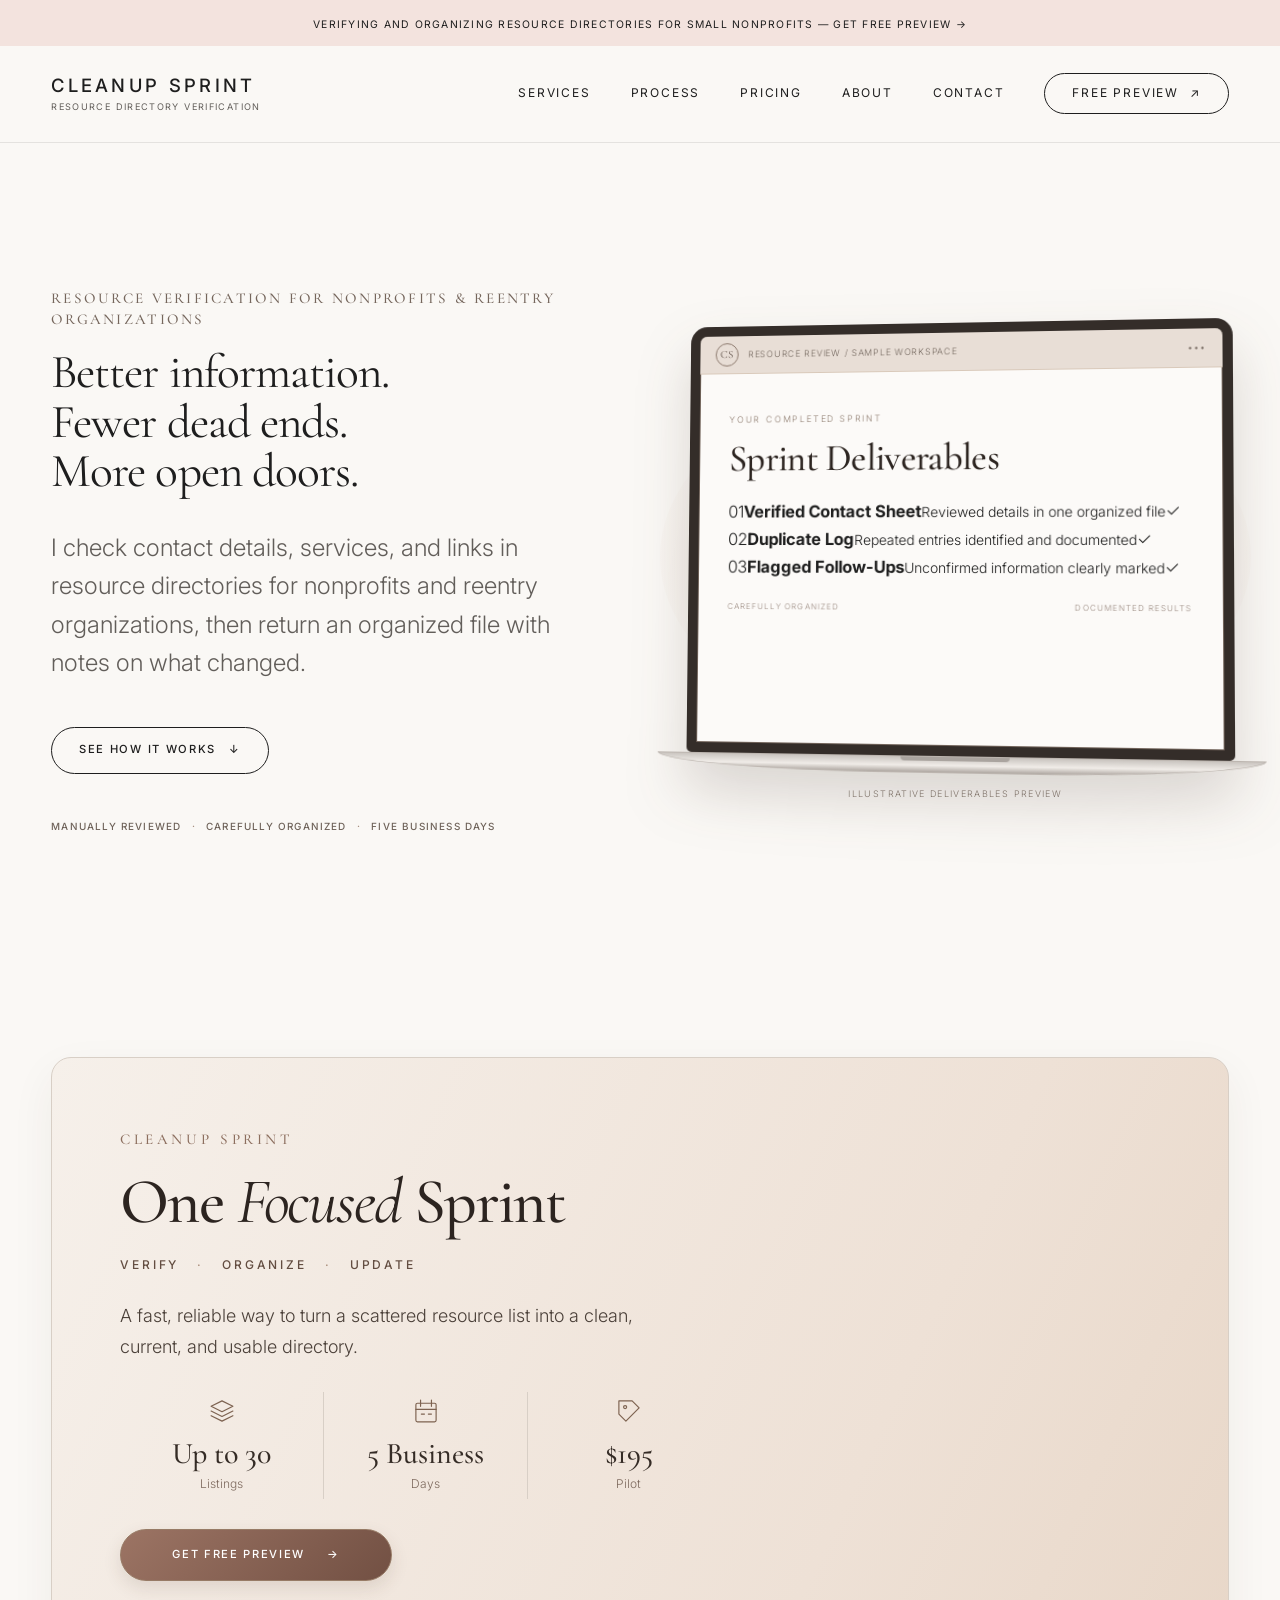
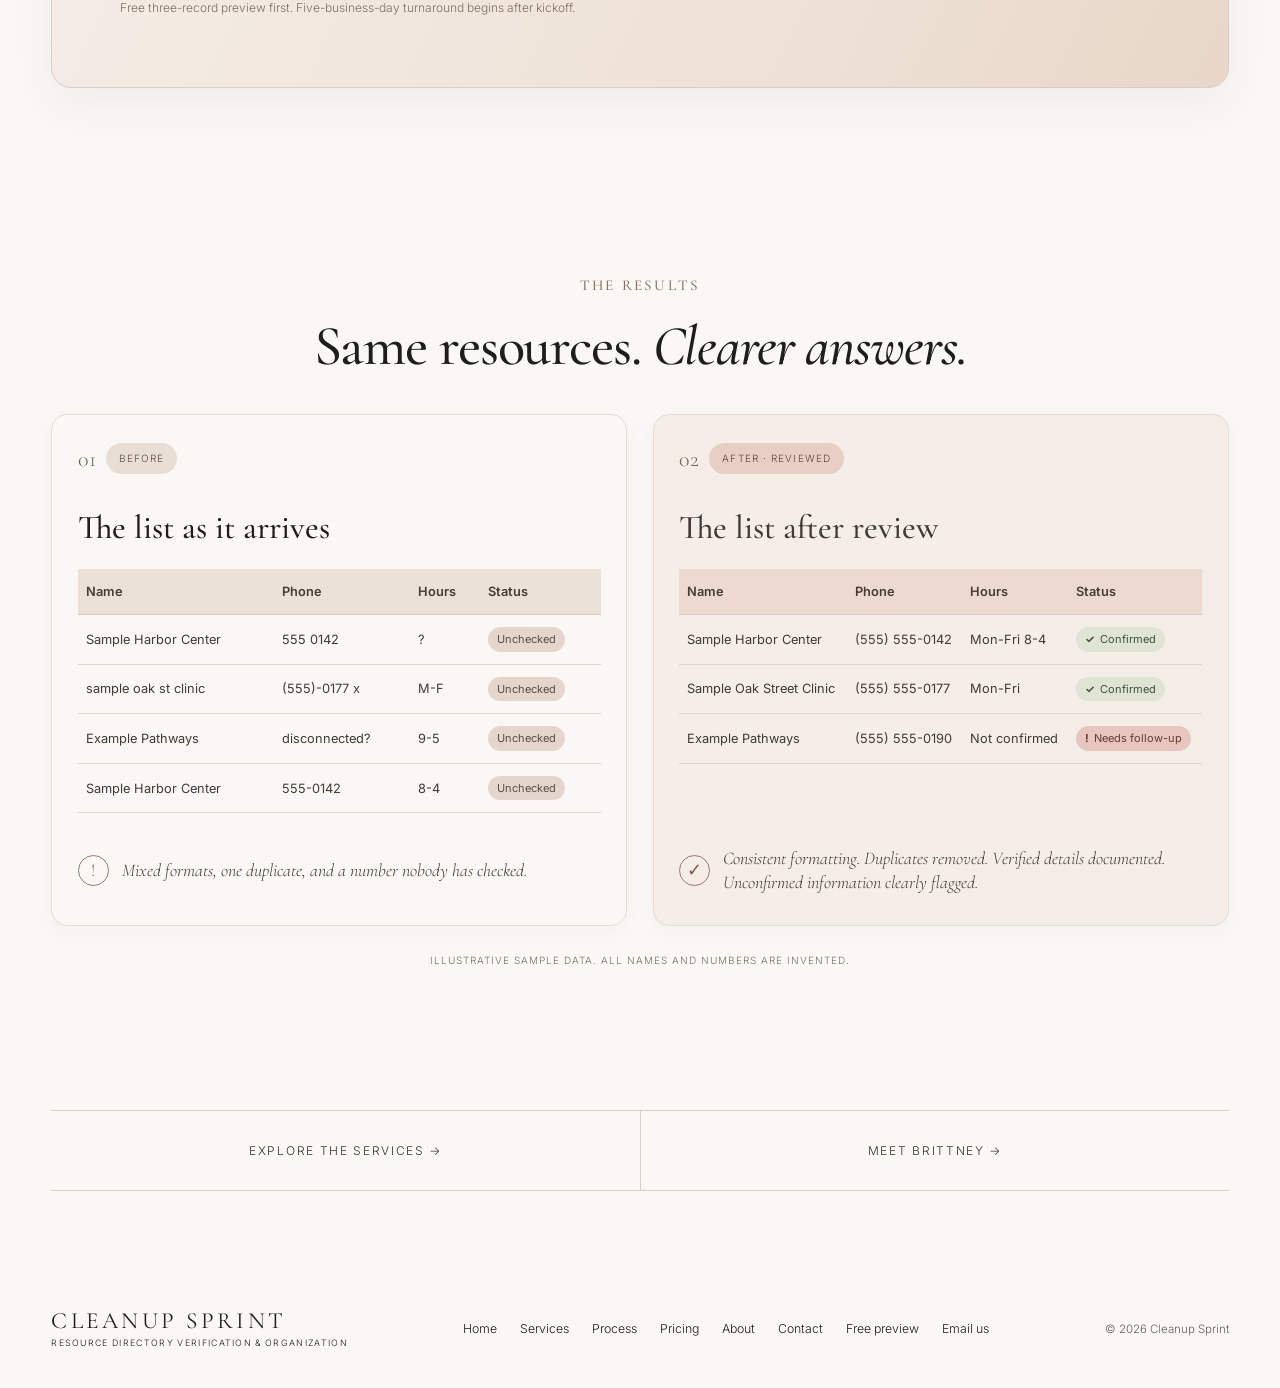
==== commit e51866dc: "Simplify hero visuals and offer section navigation" ====
--- a/index.html
+++ b/index.html
@@ -9,7 +9,7 @@
   <link rel="preconnect" href="https://fonts.googleapis.com">
   <link rel="preconnect" href="https://fonts.gstatic.com" crossorigin>
   <link href="https://fonts.googleapis.com/css2?family=Cormorant+Garamond:wght@400;500;600&family=Inter:wght@300;400;500;600&display=swap" rel="stylesheet">
-  <link rel="stylesheet" href="style.css?v=20261112-refined">
+  <link rel="stylesheet" href="style.css?v=20261112-deliverables">
 </head>
 <body>
 <a class="skip-link" href="#main">Skip to content</a>
@@ -41,29 +41,29 @@
         <h1 id="hero-title">Better information.<br><span class="nowrap">Fewer dead ends.</span> <span class="nowrap">More open doors.</span></h1>
         <p class="hero-subtext">I check contact details, services, and links in resource directories for nonprofits and reentry organizations, then return an organized file with notes on what changed.</p>
         <div class="actions">
-          <a class="btn btn-berry" href="preview.html">GET FREE PREVIEW <span aria-hidden="true">→</span></a>
-          <a class="btn btn-outline" href="process.html">SEE HOW IT WORKS</a>
+          <a class="btn btn-outline hero-scroll-cta" href="#sprint-offer">SEE HOW IT WORKS <span aria-hidden="true">↓</span></a>
         </div>
         <p class="fineprint">MANUALLY REVIEWED <span aria-hidden="true">·</span> CAREFULLY ORGANIZED <span aria-hidden="true">·</span> FIVE BUSINESS DAYS</p>
       </div>
-      <figure class="hero-screen-visual" aria-label="Illustrative laptop directory verification dashboard">
+      <figure class="hero-screen-visual" aria-label="Illustrative laptop showing a Sprint Deliverables checklist">
   <div class="screen-glow" aria-hidden="true"></div>
   <div class="screen-laptop">
     <div class="laptop-display">
       <div class="screen-toolbar"><span class="screen-mark">CS</span><span>RESOURCE REVIEW <span class="screen-edition">/ SAMPLE WORKSPACE</span></span><span class="screen-dots" aria-hidden="true">•••</span></div>
-      <div class="screen-content"><span class="screen-overline">DIRECTORY / RECORD STATUS</span><h2>Resource Directory</h2>
-        <div class="screen-headings"><span>RESOURCE</span><span>REVIEW STATUS</span></div>
-        <div class="screen-record"><span>Sample Harbor Center</span><span class="screen-status confirmed"><span aria-hidden="true">✓</span> Confirmed</span></div>
-        <div class="screen-record"><span>Sample Oak Street Clinic</span><span class="screen-status confirmed"><span aria-hidden="true">✓</span> Confirmed</span></div>
-        <div class="screen-record"><span>Example Pathways</span><span class="screen-status followup"><span aria-hidden="true">!</span> Needs follow-up</span></div>
-        <div class="screen-summary"><span>MANUALLY REVIEWED</span><span>3 SAMPLE RECORDS</span></div>
+      <div class="screen-content screen-deliverables"><span class="screen-overline">YOUR COMPLETED SPRINT</span><h2>Sprint Deliverables</h2>
+        <div class="deliverable-list">
+          <div class="deliverable-row"><span class="deliverable-index">01</span><span class="deliverable-copy"><strong>Verified Contact Sheet</strong><small>Reviewed details in one organized file</small></span><span class="deliverable-check" aria-hidden="true">✓</span></div>
+          <div class="deliverable-row"><span class="deliverable-index">02</span><span class="deliverable-copy"><strong>Duplicate Log</strong><small>Repeated entries identified and documented</small></span><span class="deliverable-check" aria-hidden="true">✓</span></div>
+          <div class="deliverable-row"><span class="deliverable-index">03</span><span class="deliverable-copy"><strong>Flagged Follow-Ups</strong><small>Unconfirmed information clearly marked</small></span><span class="deliverable-check" aria-hidden="true">✓</span></div>
+        </div>
+        <div class="screen-summary"><span>CAREFULLY ORGANIZED</span><span>DOCUMENTED RESULTS</span></div>
       </div>
     </div><div class="laptop-base"><div class="laptop-indent"></div></div>
   </div>
-  <figcaption>ILLUSTRATIVE DIRECTORY SCREEN · SAMPLE DATA ONLY</figcaption>
+  <figcaption>ILLUSTRATIVE DELIVERABLES PREVIEW</figcaption>
 </figure>
     </div>
-  </section><section class="sprint-feature section-space" aria-labelledby="summary-heading">
+  </section><section id="sprint-offer" class="sprint-feature section-space" aria-labelledby="summary-heading">
   <div class="wrap">
     <div class="sprint-shell">
       <div class="sprint-copy">
@@ -79,7 +79,6 @@
         <a class="btn sprint-cta" href="preview.html">GET FREE PREVIEW <span aria-hidden="true">→</span></a>
         <p class="sprint-fineprint">Free three-record preview first. Five-business-day turnaround begins after kickoff.</p>
       </div>
-      <div class="sprint-aside" aria-hidden="true"><div class="sprint-aside-inner"><span class="aside-index">01 / 03</span><span class="aside-kicker">FROM SCATTERED<br>TO STRUCTURED</span><div class="aside-lines"><span></span><span></span><span></span><span></span></div><span class="aside-caption">EVERY CHANGE, ACCOUNTED FOR.</span></div></div>
     </div>
   </div>
 </section>
--- a/style.css
+++ b/style.css
@@ -1318,3 +1318,87 @@
 .ba-card { background: #FFFFFF; border: 1px solid #E5DED7; border-radius: 24px; }
 .ba-card-after { background: #F2EBE3; border: 1px solid #D6C4B5; border-radius: 24px; }
 .ba-before td { color: #625B55; }
+
+
+/* Homepage: refined sprint offer, directory mockup and results */
+.hero-screen-visual {position:relative;min-width:0;margin:0;display:flex;flex-direction:column;justify-content:center;gap:15px;isolation:isolate;}
+.hero-screen-visual .screen-glow {position:absolute;inset:10% -4% 12%;z-index:-1;border-radius:50%;background:radial-gradient(ellipse,#e8d8cd 0%,#f3ebe4 50%,transparent 76%);}
+.screen-laptop{width:100%;max-width:640px;margin:0 auto;transform:perspective(1100px) rotateY(-5deg) rotateX(2deg);filter:drop-shadow(0 28px 28px rgba(65,47,35,.17));}
+.laptop-display{border:10px solid #342d29;border-radius:17px 17px 5px 5px;background:#fcfaf8;overflow:hidden;box-shadow:inset 0 0 0 1px #71635a;aspect-ratio:1.26;}
+.screen-toolbar{height:39px;background:#e8ded6;display:flex;align-items:center;gap:10px;padding:0 16px;border-bottom:1px solid #d9c9ba;color:#73675e;font-size:9px;letter-spacing:.08em;}
+.screen-mark{display:grid;place-items:center;width:24px;height:24px;border:1px solid #8a776b;border-radius:50%;font-family:var(--font-serif);font-size:11px;color:#45362e;}
+.screen-dots{margin-left:auto;letter-spacing:.12em}
+.screen-content{padding:clamp(14px,2.5vw,31px);}
+.screen-overline{font-size:9px;letter-spacing:.2em;color:#8f7d70}
+.screen-content h2{font-family:var(--font-serif);font-size:clamp(24px,3vw,42px);font-weight:500;margin:8px 0 20px;color:#2c2420;}
+.screen-headings,.screen-record{display:grid;grid-template-columns:minmax(0,1fr) auto;align-items:center;gap:6px;}
+.screen-headings{font-size:9px;color:#8d7d73;letter-spacing:.1em;padding:0 4px 11px;border-bottom:1px solid #d7c9bc}
+.screen-record{padding:13px 4px;border-bottom:1px solid #e6dbd1;font-size:clamp(9px,1vw,12px);color:#4b3f38;}
+.screen-status{padding:6px 9px;border-radius:999px;white-space:nowrap;font-size:clamp(8px,.8vw,10px);}
+.screen-status.confirmed{background:#e1e5d8;color:#48503d;}
+.screen-status.followup{background:#ecc9c0;color:#663e36;}
+.screen-status span{margin-right:3px;}
+.screen-summary{display:flex;justify-content:space-between;gap:5px;font-size:8px;letter-spacing:.13em;color:#9a8a80;margin-top:20px;}
+.laptop-base{height:17px;background:linear-gradient(#c9c4bf,#f0ece8 56%,#afa8a2);border-radius:0 0 40% 40%/0 0 100% 100%;width:111%;margin-left:-5.5%;position:relative;border:1px solid #bcb5af;}
+.laptop-indent{width:18%;height:4px;background:#aaa49f;margin:auto;border-radius:0 0 6px 6px}
+.hero-screen-visual figcaption{text-align:center;font-size:9px;letter-spacing:.15em;color:#857970;}
+.sprint-feature{padding-block:clamp(52px,6vw,95px);}
+.sprint-shell{display:grid;grid-template-columns:minmax(0,1.35fr) minmax(210px,.65fr);overflow:hidden;border:1px solid #D8CFC6;background:linear-gradient(115deg,#f6f0ea 0%,#eee1d6 68%,#e8d7c8 100%);border-radius:20px;box-shadow:0 16px 45px rgba(68,49,37,.06);}
+.sprint-copy{padding:clamp(35px,5.5vw,82px) clamp(26px,5.3vw,75px);min-width:0;}
+.sprint-copy .eyebrow{letter-spacing:.24em;color:#8c6e5e}
+.sprint-copy h2{font-family:var(--font-serif);color:#2c2420;font-weight:500;font-size:clamp(43px,5vw,73px);line-height:1.07;margin:17px 0 19px;letter-spacing:-.025em;}
+.sprint-copy h2 em{font-weight:400;}
+.sprint-track{font-size:12px;letter-spacing:.24em;color:#634d41;font-weight:500;}
+.sprint-track span{padding-inline:12px;color:#aa8d7b}
+.sprint-description{font-size:clamp(15px,1.45vw,18px);line-height:1.7;max-width:560px;margin:26px 0 30px;color:#4b4039;}
+.sprint-stats{display:grid;grid-template-columns:repeat(3,minmax(0,1fr));max-width:610px;margin:0 0 30px;}
+.sprint-stat{display:flex;flex-direction:column;align-items:center;justify-content:center;gap:4px;text-align:center;min-width:0;padding:5px 14px;color:#352c26;}
+.sprint-stat+ .sprint-stat{border-left:1px solid #D8CFC6;}
+.sprint-stat svg{width:28px;height:28px;fill:none;stroke:#7d6250;stroke-width:1.5;stroke-linecap:round;stroke-linejoin:round;margin-bottom:9px;}
+.sprint-stat strong{font-family:var(--font-serif);font-size:clamp(21px,2.4vw,30px);font-weight:500;line-height:1.05;}
+.sprint-stat>span{font-size:12px;color:#7e6a5e;}
+.sprint-cta,.sprint-cta:visited{background:linear-gradient(135deg,#9c7464,#725043)!important;color:#fff!important;border:1px solid #977b66!important;box-shadow:0 7px 18px rgba(76,48,36,.12);padding-inline:clamp(28px,4vw,55px)!important;min-height:52px;display:inline-flex;align-items:center;gap:22px;justify-content:center;text-decoration:none;}
+.sprint-cta:hover{background:#2c2420!important;color:#fff!important;transform:translateY(-2px);}
+.sprint-fineprint{font-size:12px;line-height:1.6;color:#806d60;margin:17px 0 0;}
+.sprint-aside{border-left:1px solid #D8CFC6;display:flex;padding:clamp(25px,3.5vw,52px);background:radial-gradient(circle at 30% 25%,#f7eee6,transparent 55%);}
+.sprint-aside-inner{display:flex;flex-direction:column;justify-content:space-between;flex:1;border:1px solid #d3c2b3;min-height:350px;padding:clamp(18px,2vw,30px);background:linear-gradient(145deg,rgba(255,255,255,.58),rgba(255,255,255,.18));}
+.aside-index{font-family:var(--font-serif);font-size:24px;color:#9f8674;}
+.aside-kicker{font-family:var(--font-serif);font-size:clamp(26px,3.4vw,49px);line-height:1.09;color:#5d453a;}
+.aside-lines{display:grid;gap:15px;margin:30px 0;}
+.aside-lines span{height:1px;width:100%;background:#d0b9a8;position:relative;}
+.aside-lines span:nth-child(even){width:73%}
+.aside-lines span:after{content:'✓';position:absolute;right:0;bottom:3px;color:#866c59;font-size:11px;}
+.aside-caption{font-size:10px;letter-spacing:.15em;color:#8b6f5d;line-height:1.7;}
+.results-heading{text-align:center;margin-bottom:35px;}
+.results-heading .eyebrow{color:#8c6f60;}
+.results-heading h2{font-size:clamp(38px,4.4vw,62px);line-height:1.15;letter-spacing:-.02em;max-width:900px;margin:18px auto 0;}
+.beforeafter .ba-grid{display:grid;grid-template-columns:repeat(2,minmax(0,1fr));align-items:stretch;gap:clamp(16px,2vw,28px);}
+.beforeafter .ba-card,.beforeafter .ba-card-after{display:flex;flex-direction:column;min-height:410px;background:#FAF7F4;border:1px solid #E5DDD5;border-radius:16px;padding:clamp(18px,2vw,31px);box-shadow:0 5px 22px rgba(48,37,28,.035);}
+.beforeafter .ba-card-after{background:#F5EDE7;}
+.beforeafter .ba-card-top{justify-content:flex-start;gap:10px;}
+.beforeafter .ba-num{font-family:var(--font-serif);font-size:22px;color:#795f50;}
+.beforeafter .ba-pill{border:none;background:#e9ded5;color:#614b40;padding:7px 13px;letter-spacing:.11em;font-size:10px;}
+.beforeafter .ba-card-after .ba-pill{background:#e7cfc6;color:#614438;border:none;}
+.beforeafter .ba-card h3{font-size:clamp(24px,2.6vw,35px);margin:15px 0 22px;}
+.beforeafter .ba-scroll{width:100%;overflow-x:auto;}
+.beforeafter .ba-table{font-size:clamp(10px,1vw,13px);width:100%;min-width:385px;}
+.beforeafter .ba-table th{background:#ebe1d9;color:#483b34;border-bottom:1px solid #d8cbc2;font-weight:600;padding:12px 8px;}
+.beforeafter .ba-card-after .ba-table th{background:#ecdad1;color:#483b34;border-bottom:1px solid #d8cbc2;}
+.beforeafter .ba-card .ba-table td{color:#403b37;border-bottom:1px solid #e1d6cd;padding:12px 8px;background:transparent;font-weight:400;}
+.beforeafter .ba-card .ba-table .ba-flag td{background:transparent;}
+.table-status{display:inline-flex;align-items:center;gap:5px;padding:6px 9px;border-radius:100px;font-size:11px;white-space:nowrap;line-height:1.15;}
+.table-status.unchecked{background:#e4d6cd;color:#5c4d43;}
+.table-status.status-confirmed{background:#dfe4d5;color:#3f523c;}
+.table-status.status-followup{background:#E8C5BE;color:#653d37;}
+.table-status span{font-weight:700;}
+.ba-callout{display:flex;gap:13px;align-items:center;margin-top:auto;padding-top:28px;min-height:86px;}
+.ba-callout .callout-icon{border:1px solid #987c6c;border-radius:50%;height:31px;width:31px;display:grid;place-items:center;font-family:var(--font-serif);font-size:18px;flex:none;color:#7e5c4e;}
+.ba-callout p{font-family:var(--font-serif);font-style:italic;font-size:clamp(15px,1.4vw,19px);line-height:1.35;margin:0;color:#443b35;}
+.beforeafter .ba-note{text-align:center;letter-spacing:.1em;text-transform:uppercase;font-size:10px;margin-top:26px;}
+.bottom-link-bar{display:grid;grid-template-columns:1fr 1fr;border-top:1px solid #D8CFC6;border-bottom:1px solid #D8CFC6;margin:30px 0 80px;}
+.bottom-link-bar a{padding:30px 16px;text-align:center;text-decoration:none;color:#40312b;font-size:12px;letter-spacing:.14em;transition:background .35s;}
+.bottom-link-bar a+a{border-left:1px solid #D8CFC6;}
+.bottom-link-bar a:hover{background:#f2e8e1;}
+@media(max-width:980px){.sprint-shell{grid-template-columns:1fr}.sprint-aside{display:none}.screen-laptop{transform:none}.beforeafter .ba-grid{grid-template-columns:minmax(0,1fr)}.beforeafter .ba-card{min-height:0}.ba-callout{min-height:0}}
+@media(max-width:560px){.screen-toolbar{font-size:7px;padding:0 9px}.screen-edition{display:none}.screen-record{padding:9px 2px}.screen-content h2{margin:4px 0 12px}.screen-content{padding:14px}.screen-summary{margin-top:10px}.sprint-copy{padding:30px 20px}.sprint-track{font-size:9px;letter-spacing:.12em}.sprint-track span{padding-inline:5px}.sprint-stat{padding-inline:4px}.sprint-stat strong{font-size:19px}.sprint-stat>span{font-size:11px}.sprint-stats{margin-bottom:23px}.bottom-link-bar a{font-size:10px;letter-spacing:.07em;padding:22px 6px}.beforeafter .ba-table{min-width:390px}}
+@media(prefers-reduced-motion:reduce){.sprint-cta,.bottom-link-bar a{transition:none;}}
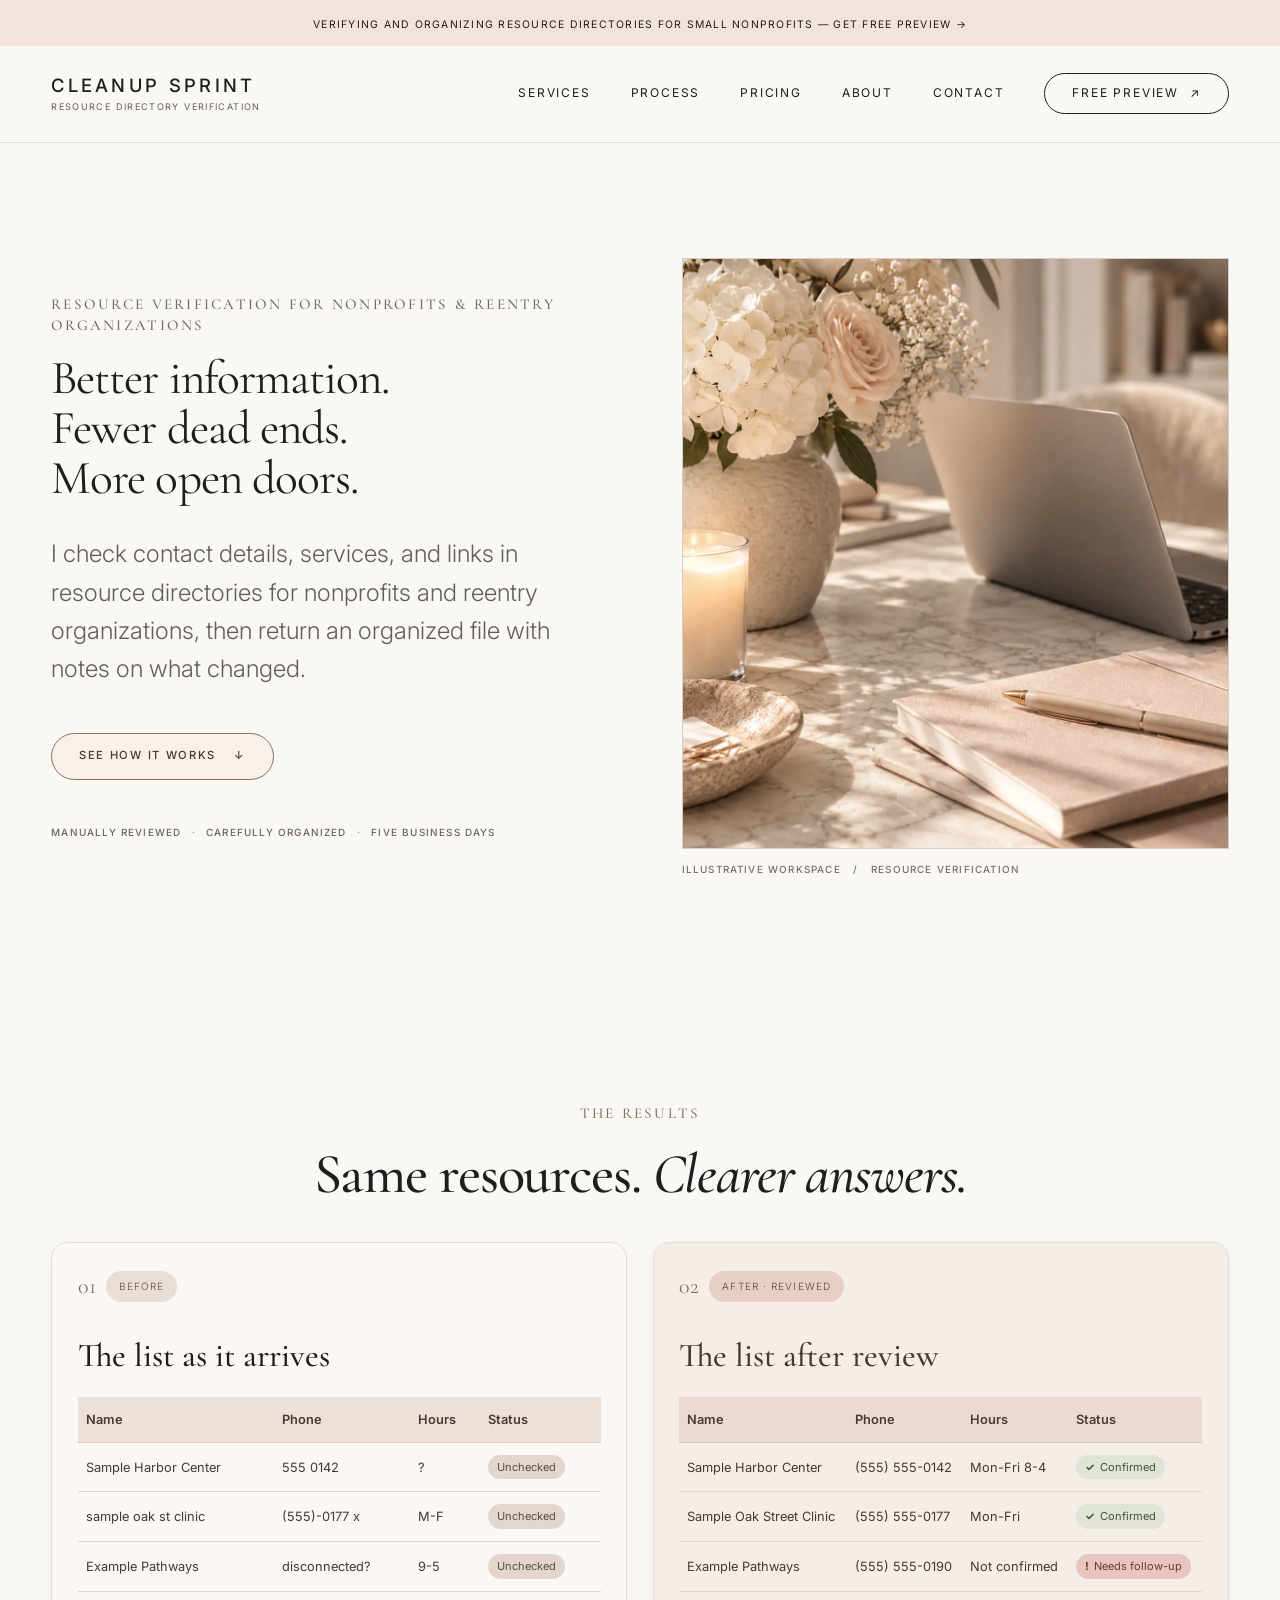
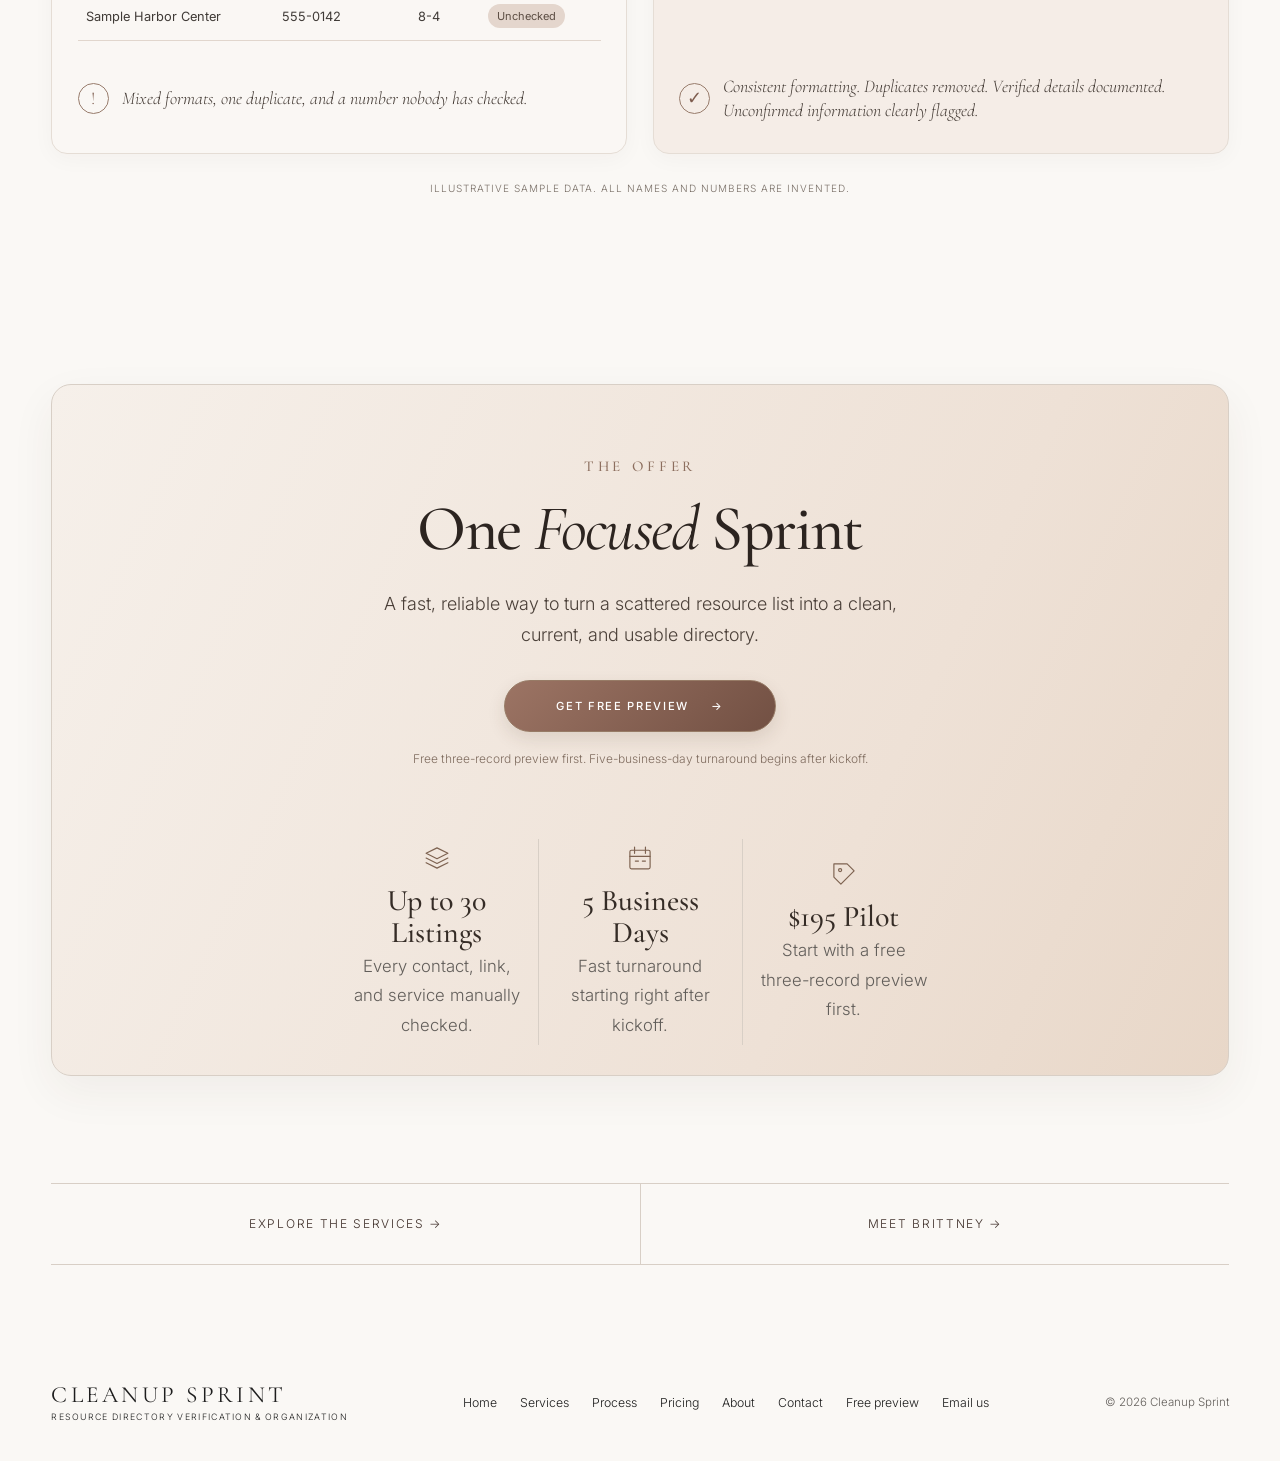
==== commit d38d629f: "Restore workspace hero and place proof before open editorial offer" ====
--- a/index.html
+++ b/index.html
@@ -9,7 +9,7 @@
   <link rel="preconnect" href="https://fonts.googleapis.com">
   <link rel="preconnect" href="https://fonts.gstatic.com" crossorigin>
   <link href="https://fonts.googleapis.com/css2?family=Cormorant+Garamond:wght@400;500;600&family=Inter:wght@300;400;500;600&display=swap" rel="stylesheet">
-  <link rel="stylesheet" href="style.css?v=20261112-deliverables">
+  <link rel="stylesheet" href="style.css?v=20261112-editorial">
 </head>
 <body>
 <a class="skip-link" href="#main">Skip to content</a>
@@ -41,48 +41,18 @@
         <h1 id="hero-title">Better information.<br><span class="nowrap">Fewer dead ends.</span> <span class="nowrap">More open doors.</span></h1>
         <p class="hero-subtext">I check contact details, services, and links in resource directories for nonprofits and reentry organizations, then return an organized file with notes on what changed.</p>
         <div class="actions">
-          <a class="btn btn-outline hero-scroll-cta" href="#sprint-offer">SEE HOW IT WORKS <span aria-hidden="true">↓</span></a>
+          <a class="btn btn-outline hero-scroll-cta" href="#ba-heading">SEE HOW IT WORKS <span aria-hidden="true">↓</span></a>
         </div>
         <p class="fineprint">MANUALLY REVIEWED <span aria-hidden="true">·</span> CAREFULLY ORGANIZED <span aria-hidden="true">·</span> FIVE BUSINESS DAYS</p>
       </div>
-      <figure class="hero-screen-visual" aria-label="Illustrative laptop showing a Sprint Deliverables checklist">
-  <div class="screen-glow" aria-hidden="true"></div>
-  <div class="screen-laptop">
-    <div class="laptop-display">
-      <div class="screen-toolbar"><span class="screen-mark">CS</span><span>RESOURCE REVIEW <span class="screen-edition">/ SAMPLE WORKSPACE</span></span><span class="screen-dots" aria-hidden="true">•••</span></div>
-      <div class="screen-content screen-deliverables"><span class="screen-overline">YOUR COMPLETED SPRINT</span><h2>Sprint Deliverables</h2>
-        <div class="deliverable-list">
-          <div class="deliverable-row"><span class="deliverable-index">01</span><span class="deliverable-copy"><strong>Verified Contact Sheet</strong><small>Reviewed details in one organized file</small></span><span class="deliverable-check" aria-hidden="true">✓</span></div>
-          <div class="deliverable-row"><span class="deliverable-index">02</span><span class="deliverable-copy"><strong>Duplicate Log</strong><small>Repeated entries identified and documented</small></span><span class="deliverable-check" aria-hidden="true">✓</span></div>
-          <div class="deliverable-row"><span class="deliverable-index">03</span><span class="deliverable-copy"><strong>Flagged Follow-Ups</strong><small>Unconfirmed information clearly marked</small></span><span class="deliverable-check" aria-hidden="true">✓</span></div>
+      <figure class="editorial-image hero-photo">
+        <div class="photo-frame">
+          <img class="hero-img" src="images/anchor-resource-workspace.webp" alt="Warm, organized workspace with a laptop, blush journal, flowers and stationery on a light desk" width="1200" height="1460" fetchpriority="high" decoding="async">
         </div>
-        <div class="screen-summary"><span>CAREFULLY ORGANIZED</span><span>DOCUMENTED RESULTS</span></div>
-      </div>
-    </div><div class="laptop-base"><div class="laptop-indent"></div></div>
-  </div>
-  <figcaption>ILLUSTRATIVE DELIVERABLES PREVIEW</figcaption>
-</figure>
+        <figcaption><span>ILLUSTRATIVE WORKSPACE &nbsp; / &nbsp; RESOURCE VERIFICATION</span></figcaption>
+      </figure>
     </div>
-  </section><section id="sprint-offer" class="sprint-feature section-space" aria-labelledby="summary-heading">
-  <div class="wrap">
-    <div class="sprint-shell">
-      <div class="sprint-copy">
-        <span class="eyebrow">CLEANUP SPRINT</span>
-        <h2 id="summary-heading">One <em>Focused</em> Sprint</h2>
-        <div class="sprint-track">VERIFY <span>·</span> ORGANIZE <span>·</span> UPDATE</div>
-        <p class="sprint-description">A fast, reliable way to turn a scattered resource list into a clean, current, and usable directory.</p>
-        <div class="sprint-stats" aria-label="Pilot details">
-          <div class="sprint-stat"><svg viewBox="0 0 36 36" aria-hidden="true"><path d="m18 5 14 7-14 7L4 12 18 5Zm-14 13 14 7 14-7M4 24l14 7 14-7"/></svg><strong>Up to 30</strong><span>Listings</span></div>
-          <div class="sprint-stat"><svg viewBox="0 0 36 36" aria-hidden="true"><rect x="5" y="8" width="26" height="24" rx="2"/><path d="M11 4v8M25 4v8M5 16h26M12 22h4M21 22h4"/></svg><strong>5 Business</strong><span>Days</span></div>
-          <div class="sprint-stat"><svg viewBox="0 0 36 36" aria-hidden="true"><path d="M5 5h17l9 9-17 17L5 22V5Z"/><circle cx="13" cy="13" r="2"/></svg><strong>$195</strong><span>Pilot</span></div>
-        </div>
-        <a class="btn sprint-cta" href="preview.html">GET FREE PREVIEW <span aria-hidden="true">→</span></a>
-        <p class="sprint-fineprint">Free three-record preview first. Five-business-day turnaround begins after kickoff.</p>
-      </div>
-    </div>
-  </div>
-</section>
-<section class="beforeafter wrap section-space" aria-labelledby="ba-heading">
+  </section><section class="beforeafter wrap section-space" aria-labelledby="ba-heading">
   <div class="results-heading"><span class="eyebrow">THE RESULTS</span><h2 id="ba-heading">Same resources. <em>Clearer answers.</em></h2></div>
   <div class="ba-grid">
     <article class="ba-card">
@@ -115,6 +85,36 @@
   </div>
   <p class="ba-note">Illustrative sample data. All names and numbers are invented.</p>
 </section>
+<section id="sprint-offer" class="sprint-feature section-space" aria-labelledby="summary-heading">
+  <div class="wrap">
+    <div class="sprint-shell">
+      <div class="sprint-copy">
+        <span class="eyebrow">THE OFFER</span>
+        <h2 id="summary-heading">One <em>Focused</em> Sprint</h2>
+        <p class="sprint-description">A fast, reliable way to turn a scattered resource list into a clean, current, and usable directory.</p>
+        <a class="btn sprint-cta" href="preview.html">GET FREE PREVIEW <span aria-hidden="true">→</span></a>
+        <p class="sprint-fineprint">Free three-record preview first. Five-business-day turnaround begins after kickoff.</p>
+      </div>
+      <div class="sprint-stats" aria-label="Pilot details">
+        <article class="sprint-stat sprint-stat-dark">
+          <svg viewBox="0 0 36 36" aria-hidden="true"><path d="m18 5 14 7-14 7L4 12 18 5Zm-14 13 14 7 14-7M4 24l14 7 14-7"/></svg>
+          <strong>Up to 30 <span>Listings</span></strong>
+          <p>Every contact, link, and service manually checked.</p>
+        </article>
+        <article class="sprint-stat sprint-stat-blush">
+          <svg viewBox="0 0 36 36" aria-hidden="true"><rect x="5" y="8" width="26" height="24" rx="2"/><path d="M11 4v8M25 4v8M5 16h26M12 22h4M21 22h4"/></svg>
+          <strong>5 Business <span>Days</span></strong>
+          <p>Fast turnaround starting right after kickoff.</p>
+        </article>
+        <article class="sprint-stat sprint-stat-ivory">
+          <svg viewBox="0 0 36 36" aria-hidden="true"><path d="M5 5h17l9 9-17 17L5 22V5Z"/><circle cx="13" cy="13" r="2"/></svg>
+          <strong>$195 <span>Pilot</span></strong>
+          <p>Start with a free three-record preview first.</p>
+        </article>
+      </div>
+    </div>
+  </div>
+</section>
 <div class="wrap"><nav class="bottom-link-bar" aria-label="More about Cleanup Sprint"><a href="services.html">EXPLORE THE SERVICES <span aria-hidden="true">→</span></a><a href="about.html">MEET BRITTNEY <span aria-hidden="true">→</span></a></nav></div></main>
 
 <footer class="footer wrap"><div><strong>CLEANUP SPRINT</strong><span>RESOURCE DIRECTORY VERIFICATION &amp; ORGANIZATION</span></div><nav aria-label="Footer navigation"><a href="index.html">Home</a><a href="services.html">Services</a><a href="process.html">Process</a><a href="pricing.html">Pricing</a><a href="about.html">About</a><a href="contact.html">Contact</a><a href="preview.html">Free preview</a><a href="mailto:cleanupsprint@gmail.com">Email us</a></nav><small>© 2026 Cleanup Sprint</small></footer>
--- a/style.css
+++ b/style.css
@@ -1402,3 +1402,24 @@
 @media(max-width:980px){.sprint-shell{grid-template-columns:1fr}.sprint-aside{display:none}.screen-laptop{transform:none}.beforeafter .ba-grid{grid-template-columns:minmax(0,1fr)}.beforeafter .ba-card{min-height:0}.ba-callout{min-height:0}}
 @media(max-width:560px){.screen-toolbar{font-size:7px;padding:0 9px}.screen-edition{display:none}.screen-record{padding:9px 2px}.screen-content h2{margin:4px 0 12px}.screen-content{padding:14px}.screen-summary{margin-top:10px}.sprint-copy{padding:30px 20px}.sprint-track{font-size:9px;letter-spacing:.12em}.sprint-track span{padding-inline:5px}.sprint-stat{padding-inline:4px}.sprint-stat strong{font-size:19px}.sprint-stat>span{font-size:11px}.sprint-stats{margin-bottom:23px}.bottom-link-bar a{font-size:10px;letter-spacing:.07em;padding:22px 6px}.beforeafter .ba-table{min-width:390px}}
 @media(prefers-reduced-motion:reduce){.sprint-cta,.bottom-link-bar a{transition:none;}}
+
+/* Homepage refinement: keep the sample organizations exclusively in the results tables */
+html{scroll-behavior:smooth;scroll-padding-top:100px;}
+#sprint-offer{scroll-margin-top:100px;}
+.hero-scroll-cta{display:inline-flex;align-items:center;justify-content:center;gap:18px;border-color:#8d7060!important;color:#46362e!important;background:#f7f0eb!important;}
+.hero-scroll-cta:hover{background:#2c2420!important;border-color:#2c2420!important;color:#fff!important;}
+.screen-deliverables h2{margin-bottom:22px;}
+.deliverable-list{display:grid;gap:0;border-top:1px solid #dbcec1;}
+.deliverable-row{display:grid;grid-template-columns:28px minmax(0,1fr) 26px;gap:12px;align-items:center;padding:17px 2px;border-bottom:1px solid #e6dbd1;}
+.deliverable-index{font-size:10px;letter-spacing:.05em;color:#ac9182;}
+.deliverable-copy{display:flex;flex-direction:column;gap:4px;min-width:0;}
+.deliverable-copy strong{font-size:clamp(11px,1.15vw,15px);font-weight:500;color:#3c312b;line-height:1.25;}
+.deliverable-copy small{font-size:clamp(9px,.85vw,11px);font-weight:400;color:#8c7b70;line-height:1.4;}
+.deliverable-check{display:grid;place-items:center;width:24px;height:24px;border:1px solid #b3bcaa;background:#e7e9e0;color:#4b624b;border-radius:50%;font-size:13px;}
+.sprint-shell{grid-template-columns:minmax(0,1fr);}
+.sprint-copy{max-width:1050px;width:100%;margin-inline:auto;text-align:center;}
+.sprint-description,.sprint-stats{margin-left:auto;margin-right:auto;}
+.sprint-track{white-space:normal;}
+.sprint-fineprint{margin-inline:auto;}
+@media(max-width:560px){.deliverable-row{gap:7px;grid-template-columns:20px minmax(0,1fr) 22px;padding:10px 0}.deliverable-check{width:21px;height:21px;font-size:12px}.screen-deliverables h2{margin-bottom:12px}}
+@media(prefers-reduced-motion:reduce){html{scroll-behavior:auto;}}
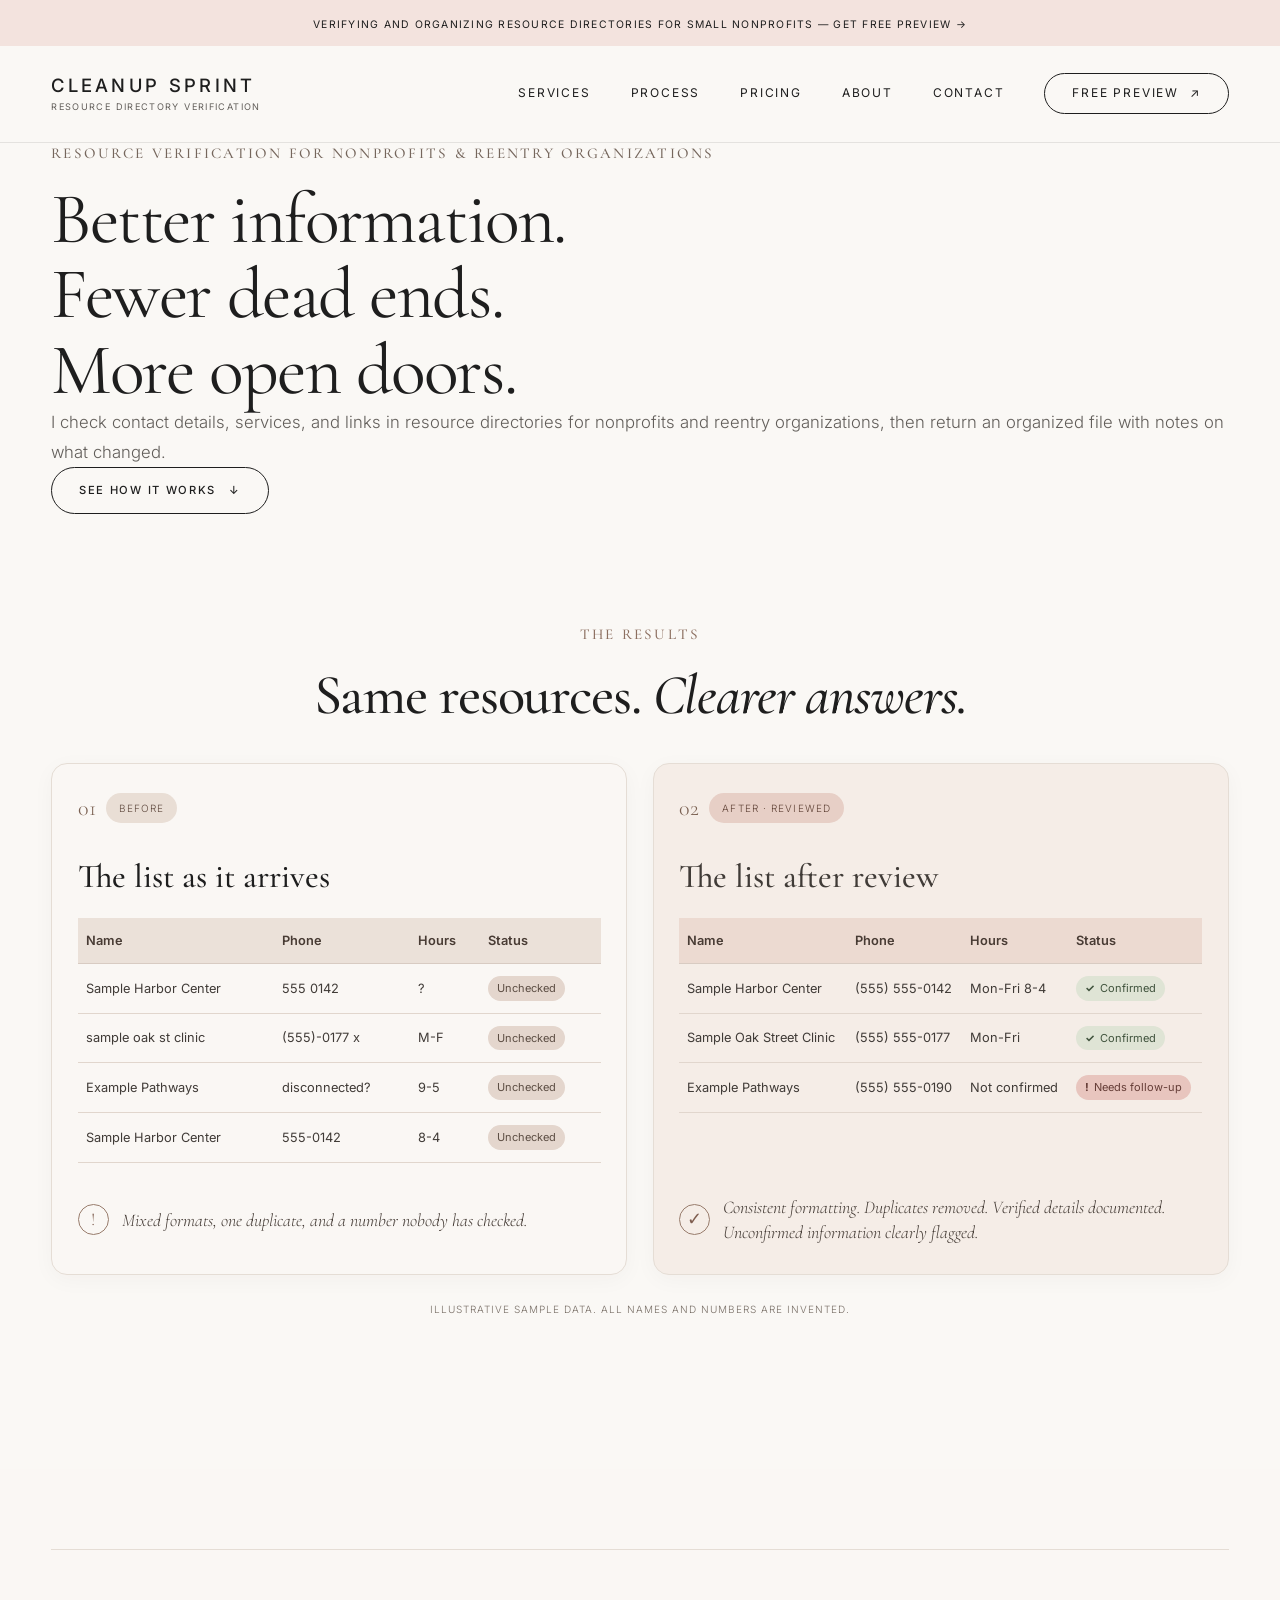
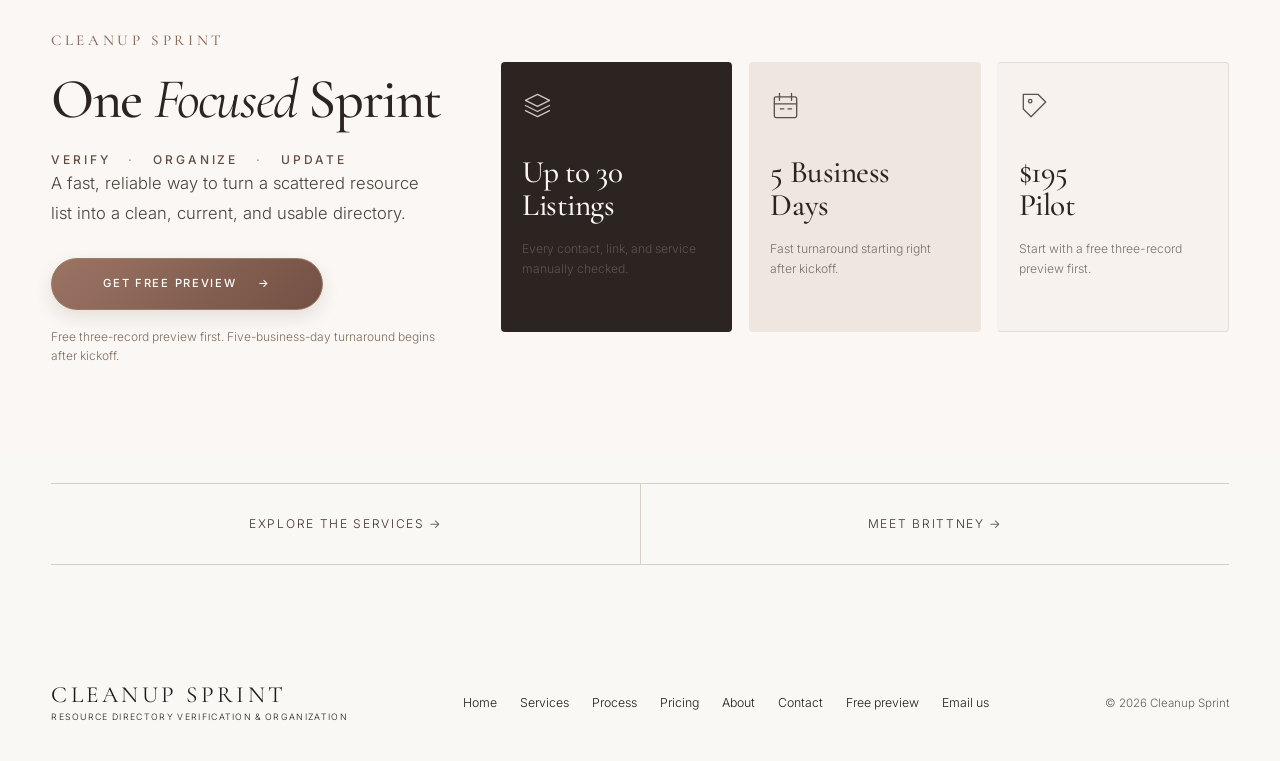
==== commit 033fab6d: "Replace split homepage hero with full-width banner and restore offer subtrack" ====
--- a/index.html
+++ b/index.html
@@ -9,7 +9,7 @@
   <link rel="preconnect" href="https://fonts.googleapis.com">
   <link rel="preconnect" href="https://fonts.gstatic.com" crossorigin>
   <link href="https://fonts.googleapis.com/css2?family=Cormorant+Garamond:wght@400;500;600&family=Inter:wght@300;400;500;600&display=swap" rel="stylesheet">
-  <link rel="stylesheet" href="style.css?v=20261112-editorial">
+  <link rel="stylesheet" href="style.css?v=20261112-editorial-banner">
 </head>
 <body>
 <a class="skip-link" href="#main">Skip to content</a>
@@ -34,25 +34,12 @@
   </div>
 </header>
 
-<main id="main"><section class="hero archive-hero" aria-labelledby="hero-title">
-    <div class="wrap hero-grid">
-      <div class="hero-copy">
-        <span class="eyebrow">RESOURCE VERIFICATION FOR NONPROFITS &amp; REENTRY ORGANIZATIONS</span>
-        <h1 id="hero-title">Better information.<br><span class="nowrap">Fewer dead ends.</span> <span class="nowrap">More open doors.</span></h1>
-        <p class="hero-subtext">I check contact details, services, and links in resource directories for nonprofits and reentry organizations, then return an organized file with notes on what changed.</p>
-        <div class="actions">
-          <a class="btn btn-outline hero-scroll-cta" href="#ba-heading">SEE HOW IT WORKS <span aria-hidden="true">↓</span></a>
-        </div>
-        <p class="fineprint">MANUALLY REVIEWED <span aria-hidden="true">·</span> CAREFULLY ORGANIZED <span aria-hidden="true">·</span> FIVE BUSINESS DAYS</p>
-      </div>
-      <figure class="editorial-image hero-photo">
-        <div class="photo-frame">
-          <img class="hero-img" src="images/anchor-resource-workspace.webp" alt="Warm, organized workspace with a laptop, blush journal, flowers and stationery on a light desk" width="1200" height="1460" fetchpriority="high" decoding="async">
-        </div>
-        <figcaption><span>ILLUSTRATIVE WORKSPACE &nbsp; / &nbsp; RESOURCE VERIFICATION</span></figcaption>
-      </figure>
-    </div>
-  </section><section class="beforeafter wrap section-space" aria-labelledby="ba-heading">
+<main id="main"><section class="hero editorial-banner-wrap" aria-labelledby="hero-title"><div class="wrap"><div class="editorial-banner"><div class="editorial-banner-copy">
+<span class="eyebrow">RESOURCE VERIFICATION FOR NONPROFITS &amp; REENTRY ORGANIZATIONS</span>
+<h1 id="hero-title">Better information.<br>Fewer dead ends.<br>More open doors.</h1>
+<p>I check contact details, services, and links in resource directories for nonprofits and reentry organizations, then return an organized file with notes on what changed.</p>
+<a class="btn editorial-banner-cta" href="#ba-heading">SEE HOW IT WORKS <span aria-hidden="true">↓</span></a>
+</div></div></div></section><section class="beforeafter wrap section-space" aria-labelledby="ba-heading">
   <div class="results-heading"><span class="eyebrow">THE RESULTS</span><h2 id="ba-heading">Same resources. <em>Clearer answers.</em></h2></div>
   <div class="ba-grid">
     <article class="ba-card">
@@ -89,8 +76,8 @@
   <div class="wrap">
     <div class="sprint-shell">
       <div class="sprint-copy">
-        <span class="eyebrow">THE OFFER</span>
-        <h2 id="summary-heading">One <em>Focused</em> Sprint</h2>
+        <span class="eyebrow">CLEANUP SPRINT</span>
+        <h2 id="summary-heading">One <em>Focused</em> Sprint</h2><div class="sprint-track">VERIFY <span>·</span> ORGANIZE <span>·</span> UPDATE</div>
         <p class="sprint-description">A fast, reliable way to turn a scattered resource list into a clean, current, and usable directory.</p>
         <a class="btn sprint-cta" href="preview.html">GET FREE PREVIEW <span aria-hidden="true">→</span></a>
         <p class="sprint-fineprint">Free three-record preview first. Five-business-day turnaround begins after kickoff.</p>
--- a/style.css
+++ b/style.css
@@ -1423,3 +1423,59 @@
 .sprint-fineprint{margin-inline:auto;}
 @media(max-width:560px){.deliverable-row{gap:7px;grid-template-columns:20px minmax(0,1fr) 22px;padding:10px 0}.deliverable-check{width:21px;height:21px;font-size:12px}.screen-deliverables h2{margin-bottom:12px}}
 @media(prefers-reduced-motion:reduce){html{scroll-behavior:auto;}}
+
+/* Editorial proof-before-offer homepage refinement */
+.archive-hero .hero-photo{position:relative;min-width:0;display:flex;flex-direction:column;justify-content:center;}
+.archive-hero .hero-photo .photo-frame{overflow:hidden;border:1px solid #eee4db;border-radius:22px;background:#f3eae4;box-shadow:0 20px 46px rgba(75,49,32,.075);}
+.archive-hero .hero-photo .photo-frame > img{display:block;width:100%;height:100%;object-fit:cover;filter:sepia(.035) saturate(.92);border-radius:inherit;}
+.archive-hero .hero-photo figcaption{color:#8f8076;font-size:10px;letter-spacing:.13em;margin-top:14px;}
+#ba-heading{scroll-margin-top:105px;}
+.sprint-feature{background:#FAF7F4;padding:80px 0 88px;margin-top:40px;}
+.sprint-feature>.wrap{border-top:1px solid #E5DDD5;padding-top:80px;}
+.sprint-feature .sprint-shell{display:grid;grid-template-columns:minmax(0,35fr) minmax(0,65fr);align-items:center;gap:clamp(28px,4.5vw,68px);background:none;border:0;box-shadow:none;border-radius:0;overflow:visible;}
+.sprint-feature .sprint-copy{text-align:left;max-width:none;width:auto;margin:0;padding:0;}
+.sprint-feature .sprint-copy h2{font-size:clamp(46px,4.4vw,69px);line-height:1.08;margin:18px 0 20px;}
+.sprint-feature .sprint-description{margin:0 0 30px;max-width:440px;font-size:clamp(15px,1.3vw,18px);line-height:1.75;}
+.sprint-feature .sprint-fineprint{margin:17px 0 0;max-width:420px;font-size:12px;}
+.sprint-feature .sprint-stats{display:grid;grid-template-columns:repeat(3,minmax(0,1fr));gap:clamp(9px,1.3vw,18px);margin:0;max-width:none;align-items:stretch;}
+.sprint-feature .sprint-stat{display:flex;align-items:flex-start;justify-content:flex-start;text-align:left;flex-direction:column;gap:0;min-height:270px;min-width:0;padding:clamp(18px,2.1vw,29px) clamp(14px,1.6vw,22px);border:1px solid transparent;border-radius:4px;}
+.sprint-feature .sprint-stat+.sprint-stat{border-left:1px solid transparent;}
+.sprint-feature .sprint-stat svg{flex:none;width:31px;height:31px;margin:0 0 35px;stroke:currentColor;opacity:.78;}
+.sprint-feature .sprint-stat strong{font-family:var(--font-serif);font-size:clamp(27px,2.45vw,36px);font-weight:500;line-height:1.04;letter-spacing:-.015em;}
+.sprint-feature .sprint-stat strong span{display:block;}
+.sprint-feature .sprint-stat p{margin:17px 0 0;font-size:clamp(11px,.95vw,13px);line-height:1.65;opacity:.85;}
+.sprint-feature .sprint-stat-dark{background:#2C2420;color:#FAF7F4;}
+.sprint-feature .sprint-stat-blush{background:#EFE6DF;color:#2C2420;}
+.sprint-feature .sprint-stat-ivory{background:#F7F2EE;color:#2C2420;border-color:#E5DDD5;}
+@media(max-width:1020px){.sprint-feature .sprint-shell{grid-template-columns:1fr;gap:30px}.sprint-feature .sprint-copy{max-width:640px}.sprint-feature .sprint-stat{min-height:235px}.sprint-feature .sprint-stat svg{margin-bottom:26px}}
+@media(max-width:600px){.sprint-feature{padding:45px 0 50px;margin-top:0}.sprint-feature>.wrap{padding-top:48px}.sprint-feature .sprint-stats{grid-template-columns:1fr;gap:11px}.sprint-feature .sprint-stat{min-height:0;padding:22px}.sprint-feature .sprint-stat svg{margin-bottom:16px}.sprint-feature .sprint-stat strong span{display:inline}.sprint-feature .sprint-stat p{margin-top:8px}.archive-hero .hero-photo .photo-frame{border-radius:16px}}
+
+/* Heading legibility: services and founder introduction */
+.editorial-services .section-heading > .eyebrow,
+.archive-about .about-copy > .eyebrow {
+  margin-bottom: 14px;
+}
+.editorial-services .section-heading > h1,
+.archive-about .about-copy > h1 {
+  line-height: 1.1;
+  margin-bottom: 24px;
+  overflow: visible;
+}
+.editorial-services .section-heading > h1 .heading-line {
+  display: block;
+  margin: 0;
+  padding: 0;
+  text-indent: 0;
+  text-align: left;
+}
+.editorial-services .section-heading > h1 .heading-line em {
+  display: inline;
+}
+.editorial-services .section-heading > h1 + p,
+.archive-about .about-copy > h1 + p {
+  margin-top: 0;
+}
+
+/* Founder headline: separate aligned lines, no inherited indentation */
+.archive-about .about-copy > h1 .heading-line{display:block;margin:0;padding:0;text-align:left;text-indent:0;}
+.archive-about .about-copy > h1 .heading-line em{display:inline;}
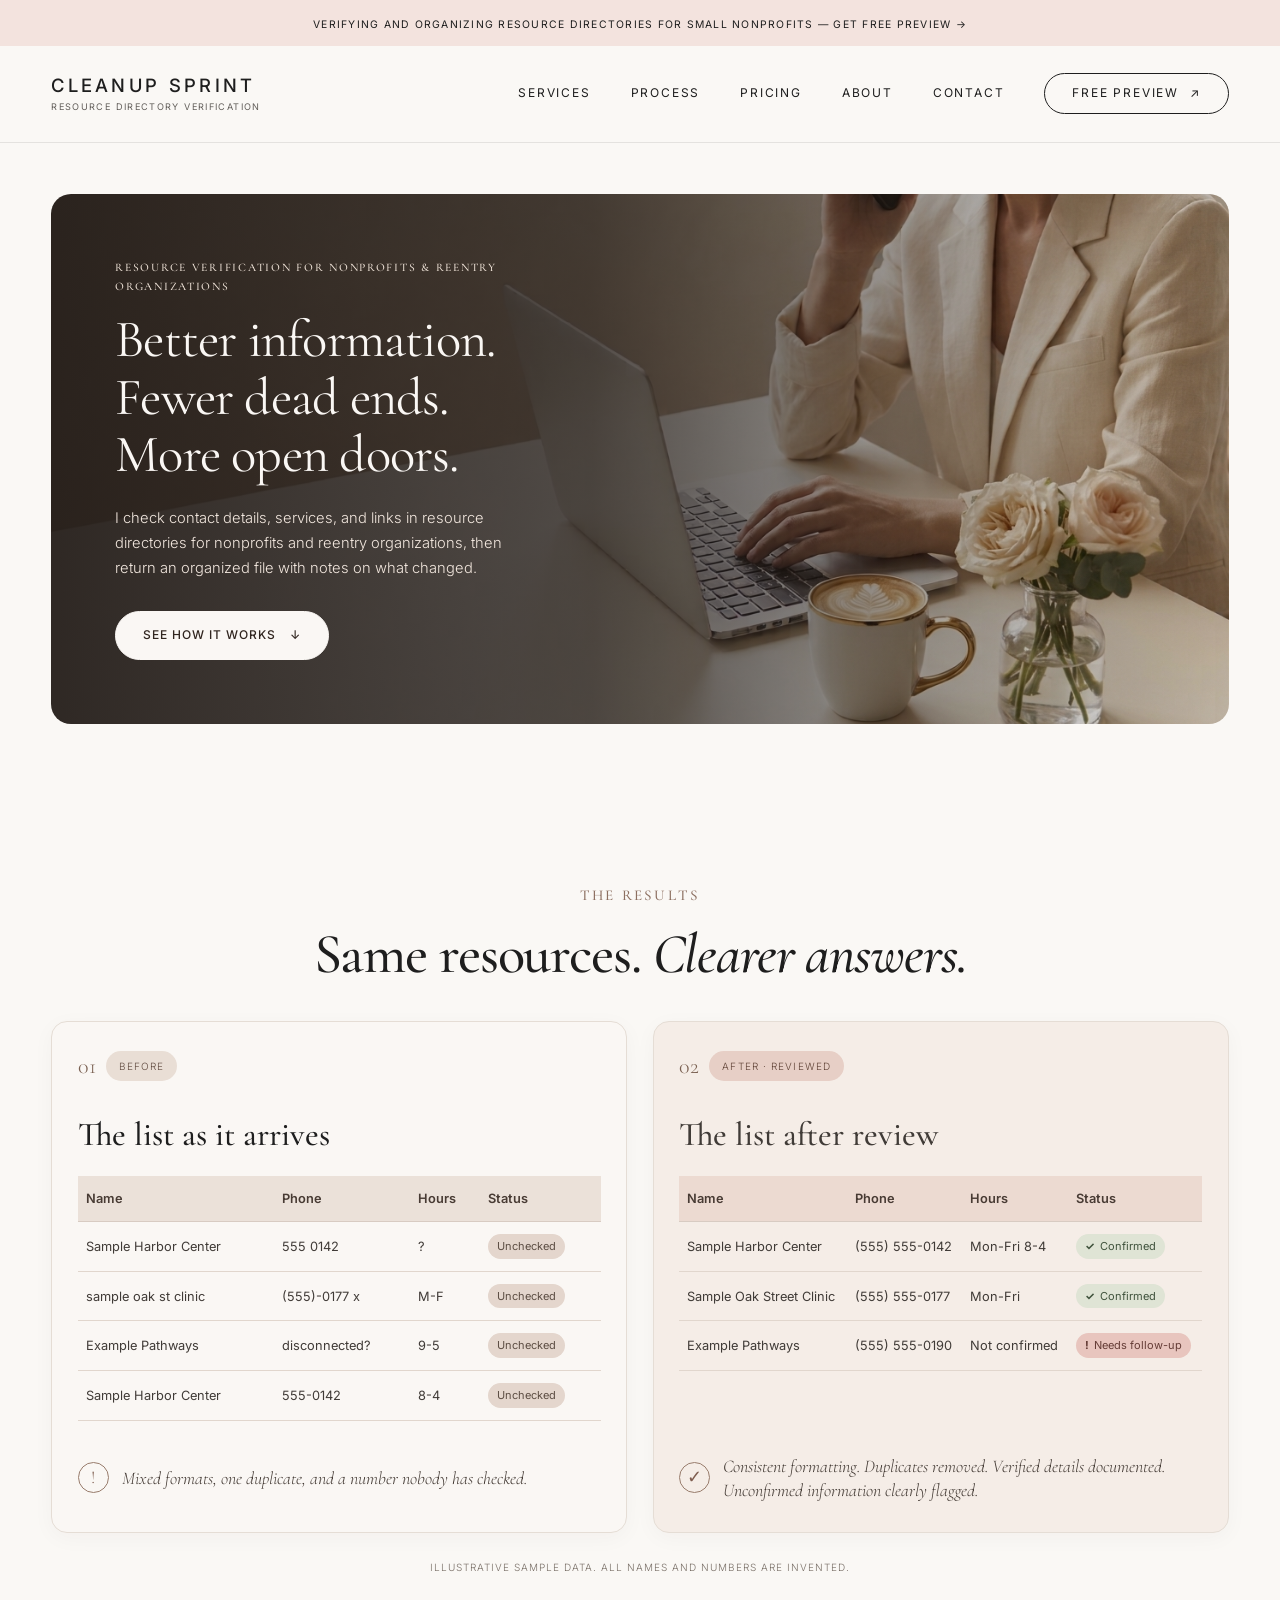
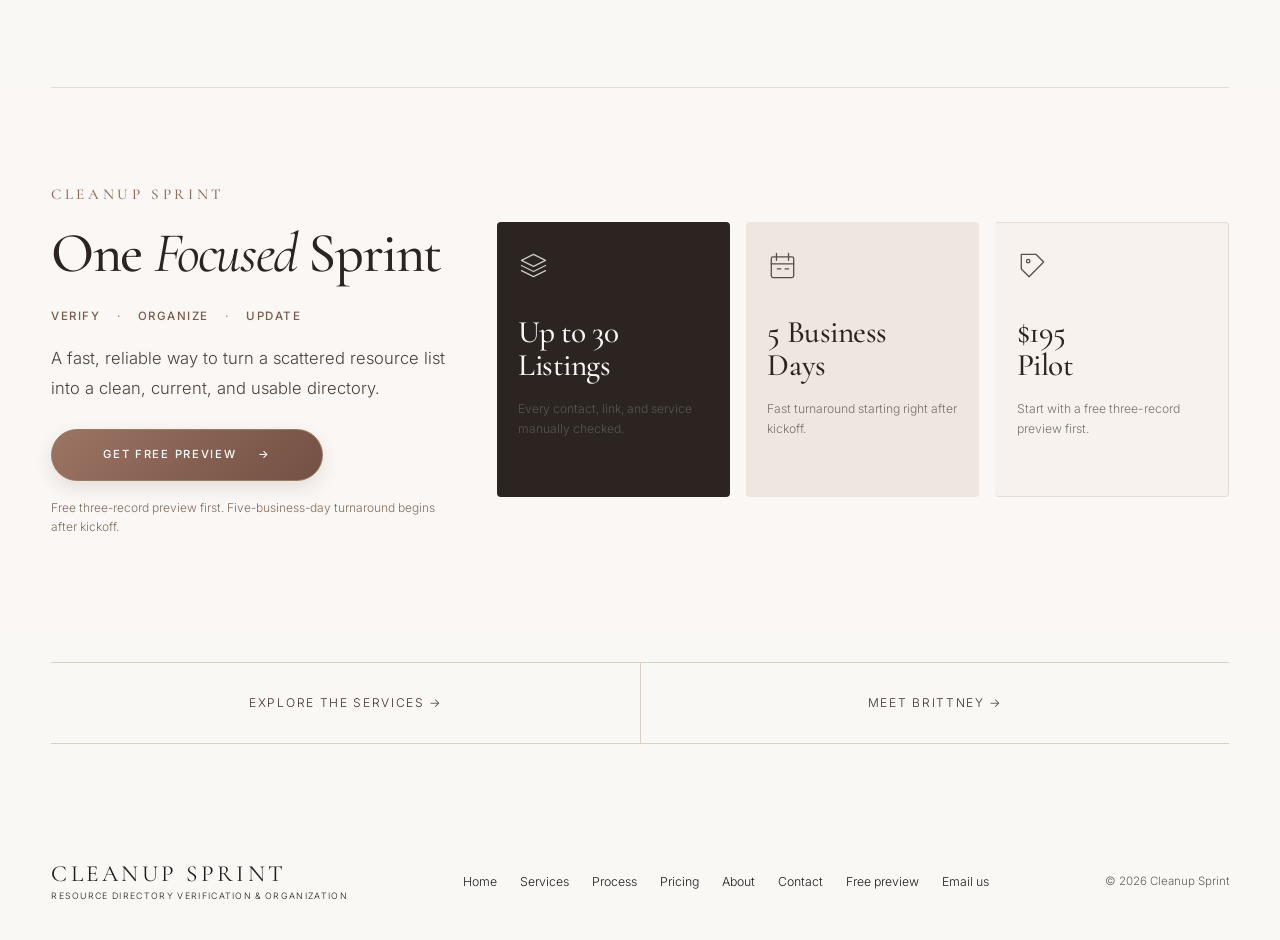
==== commit ccb1c7f7: "Refresh homepage stylesheet cache for uploaded hero photo" ====
--- a/index.html
+++ b/index.html
@@ -9,7 +9,7 @@
   <link rel="preconnect" href="https://fonts.googleapis.com">
   <link rel="preconnect" href="https://fonts.gstatic.com" crossorigin>
   <link href="https://fonts.googleapis.com/css2?family=Cormorant+Garamond:wght@400;500;600&family=Inter:wght@300;400;500;600&display=swap" rel="stylesheet">
-  <link rel="stylesheet" href="style.css?v=20261112-editorial-banner">
+  <link rel="stylesheet" href="style.css?v=20261112-photo-fix">
 </head>
 <body>
 <a class="skip-link" href="#main">Skip to content</a>
--- a/style.css
+++ b/style.css
@@ -1479,3 +1479,33 @@
 /* Founder headline: separate aligned lines, no inherited indentation */
 .archive-about .about-copy > h1 .heading-line{display:block;margin:0;padding:0;text-align:left;text-indent:0;}
 .archive-about .about-copy > h1 .heading-line em{display:inline;}
+
+/* Full-width editorial banner and display typography */
+h1,h2{line-height:1.1;margin-bottom:22px;overflow:visible}
+.eyebrow{display:block;margin-bottom:14px}
+.editorial-banner-wrap{padding-block:clamp(25px,4vw,60px)}
+.editorial-banner{min-height:520px;display:flex;align-items:center;border-radius:20px;overflow:hidden;background-color:#342923;background-image:linear-gradient(90deg,rgba(35,28,24,.94) 0%,rgba(35,28,24,.78) 46%,rgba(35,28,24,.08) 100%),url("websitephoto.jpeg");background-position:center,right center,right center;background-size:cover,cover,cover;background-repeat:no-repeat,no-repeat,no-repeat}
+.editorial-banner-copy{width:100%;max-width:540px;padding:clamp(32px,5vw,70px);color:#FAF7F4}
+.editorial-banner-copy .eyebrow{font-size:clamp(10px,.9vw,12px);line-height:1.7;letter-spacing:.15em;color:#f0e4d9;margin-bottom:14px}
+.editorial-banner-copy h1{font-family:var(--font-serif);font-size:clamp(40px,4.1vw,62px);font-weight:400;letter-spacing:-.015em;line-height:1.1;color:#FAF7F4;margin-bottom:22px}
+.editorial-banner-copy p{font-size:clamp(14px,1.15vw,17px);line-height:1.7;color:#f3e8df;margin:0 0 30px}
+.editorial-banner-cta,.editorial-banner-cta:visited{display:inline-flex;align-items:center;justify-content:center;gap:14px;background:#FAF7F4!important;color:#30251f!important;border:1px solid #FAF7F4!important;border-radius:999px;padding:15px 27px;font-size:12px;letter-spacing:.08em;font-weight:500}
+.editorial-banner-cta:hover{background:#ead8cd!important;border-color:#ead8cd!important;color:#30251f!important;transform:translateY(-2px)}
+#ba-heading{scroll-margin-top:105px}
+.beforeafter .ba-grid{align-items:stretch}
+.beforeafter .ba-card{height:100%}
+.beforeafter .ba-callout{margin-top:auto}
+.sprint-feature{background:#FAF7F4;padding:0 0 96px;margin-top:0}
+.sprint-feature>.wrap{border-top:1px solid #E5DDD5;padding-top:96px}
+.sprint-feature .sprint-shell{display:grid;grid-template-columns:minmax(0,35fr) minmax(0,65fr);gap:clamp(24px,4vw,64px);align-items:center;box-shadow:none;border:0;border-radius:0;background:transparent}
+.sprint-feature .sprint-copy{text-align:left}
+.sprint-feature .sprint-copy h2{line-height:1.1;margin-bottom:22px}
+.sprint-feature .sprint-track{font-size:clamp(10px,.9vw,12px);letter-spacing:.13em;line-height:1.7;color:#795b4c;margin-bottom:18px}
+.sprint-feature .sprint-description{margin:0 0 26px}
+.sprint-feature .sprint-stats{gap:16px}
+.sprint-feature .sprint-stat{min-height:275px}
+.results-heading h2{line-height:1.1;margin-bottom:22px}
+@media(max-width:1020px){.sprint-feature .sprint-shell{grid-template-columns:1fr}.sprint-feature .sprint-stats{grid-template-columns:repeat(3,minmax(0,1fr))}}
+@media(max-width:768px){.editorial-banner-wrap{padding-block:20px}.editorial-banner{background-image:linear-gradient(180deg,rgba(35,28,24,.90) 0%,rgba(35,28,24,.72) 100%),url("websitephoto.jpeg");background-position:center,72% center,72% center;min-height:520px}.editorial-banner-copy{max-width:540px;padding:38px 25px}.editorial-banner-copy h1{font-size:clamp(39px,8vw,57px)}.sprint-feature{padding-bottom:72px}.sprint-feature>.wrap{padding-top:72px}}
+@media(max-width:600px){.sprint-feature .sprint-stats{grid-template-columns:1fr;gap:12px}.sprint-feature .sprint-stat{min-height:0}}
+@media(prefers-reduced-motion:reduce){.editorial-banner-cta{transition:none}}
